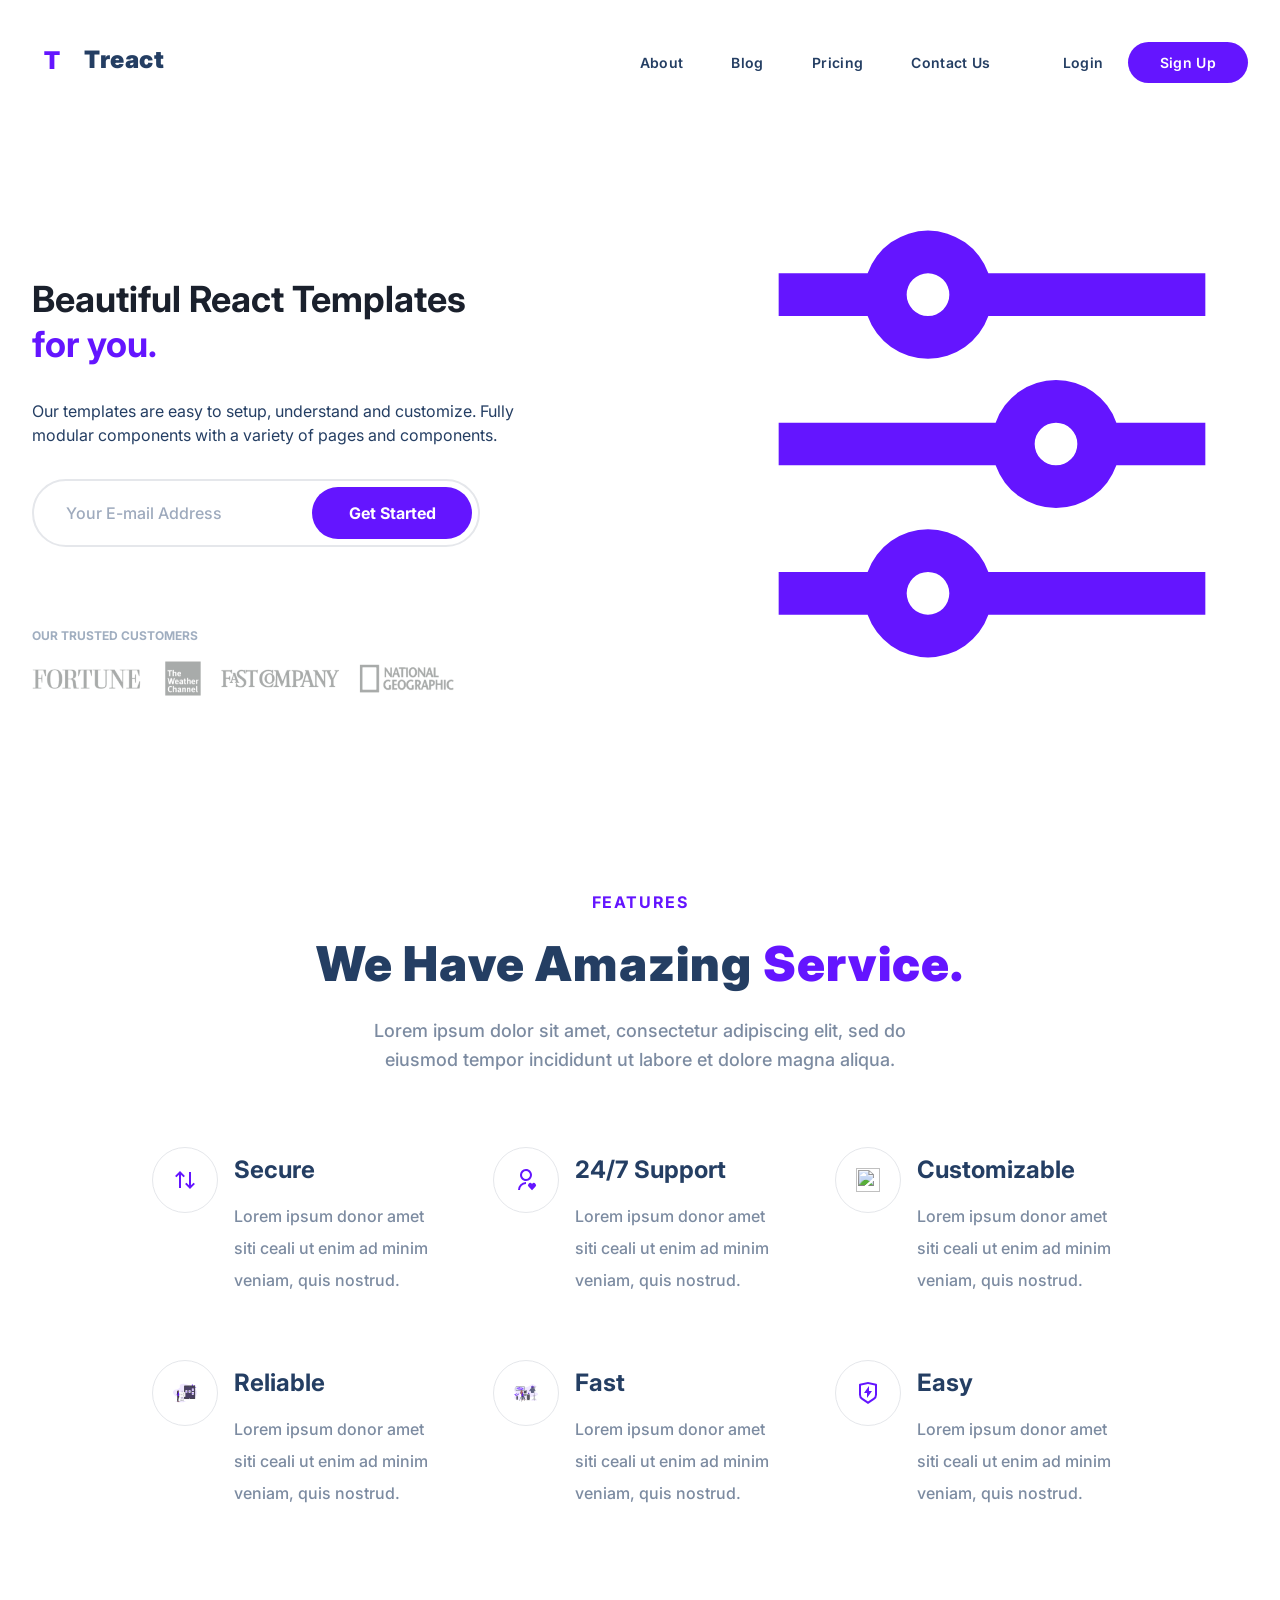
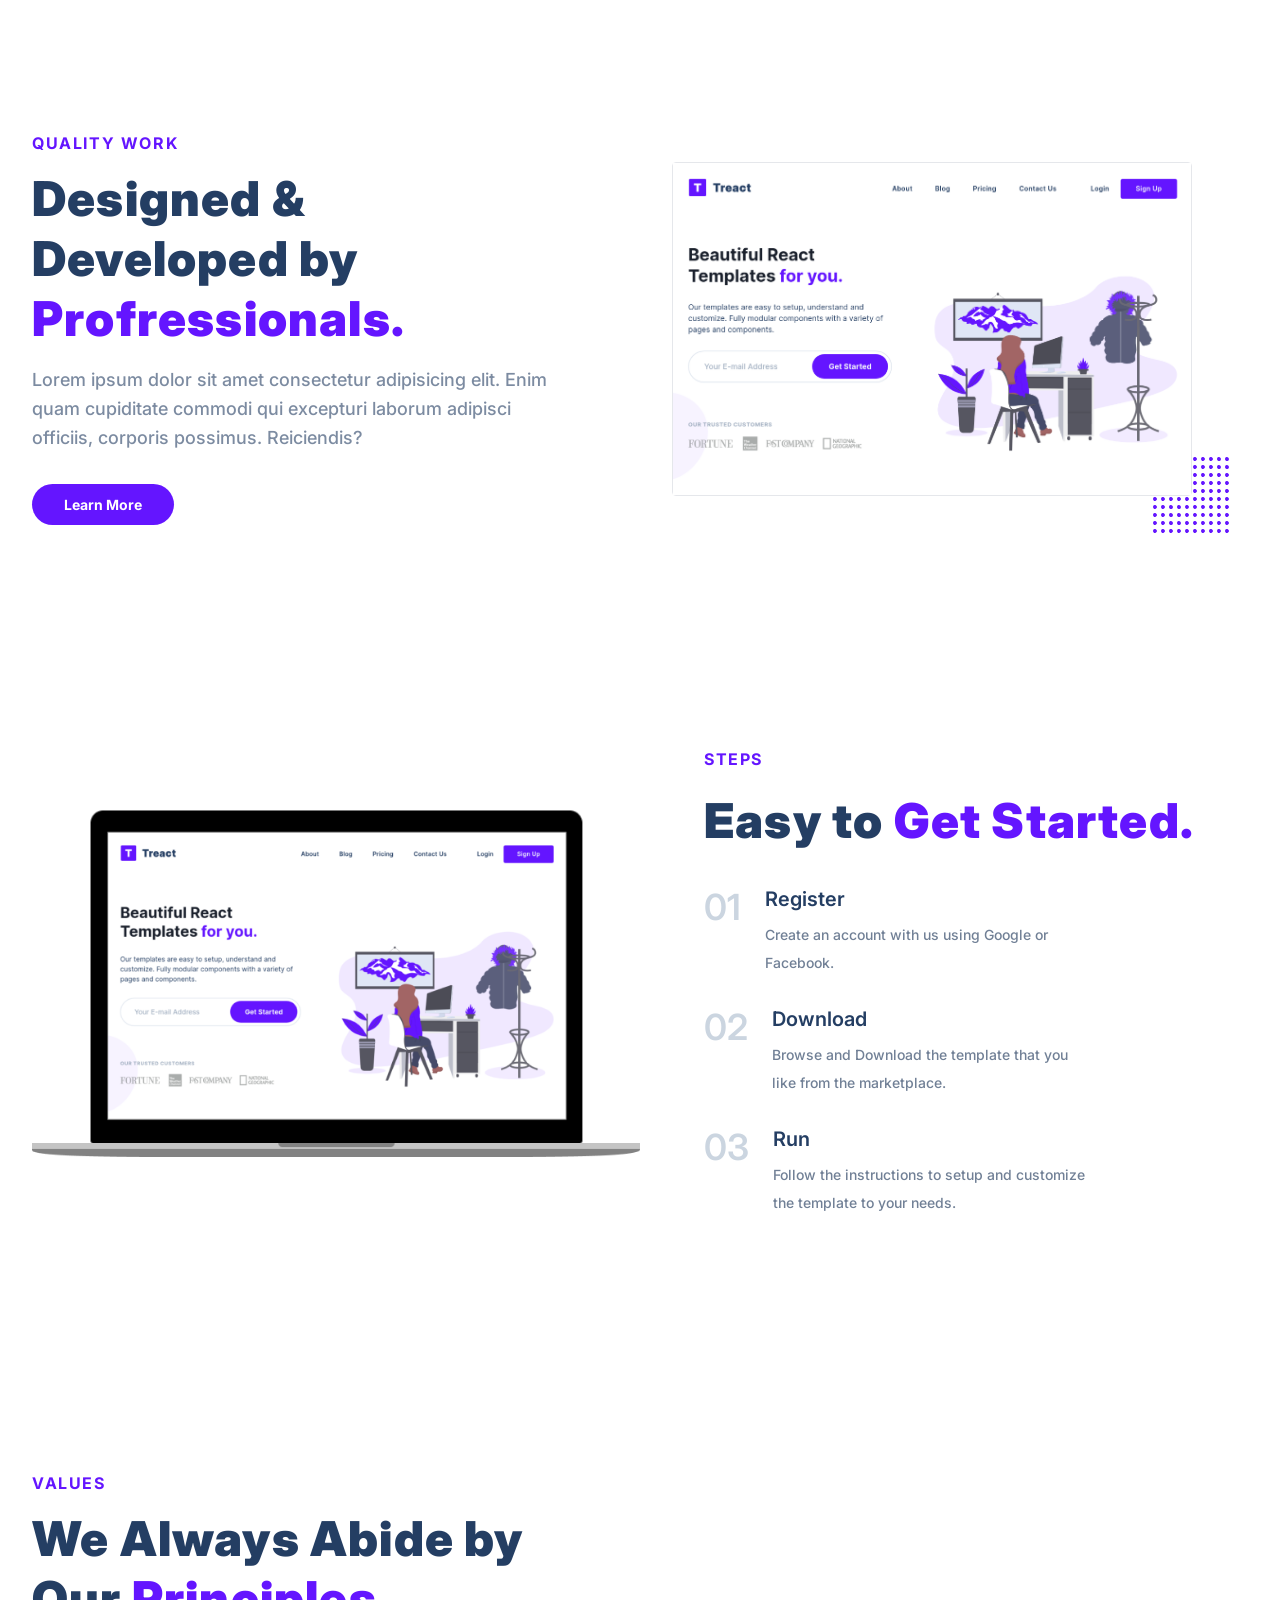
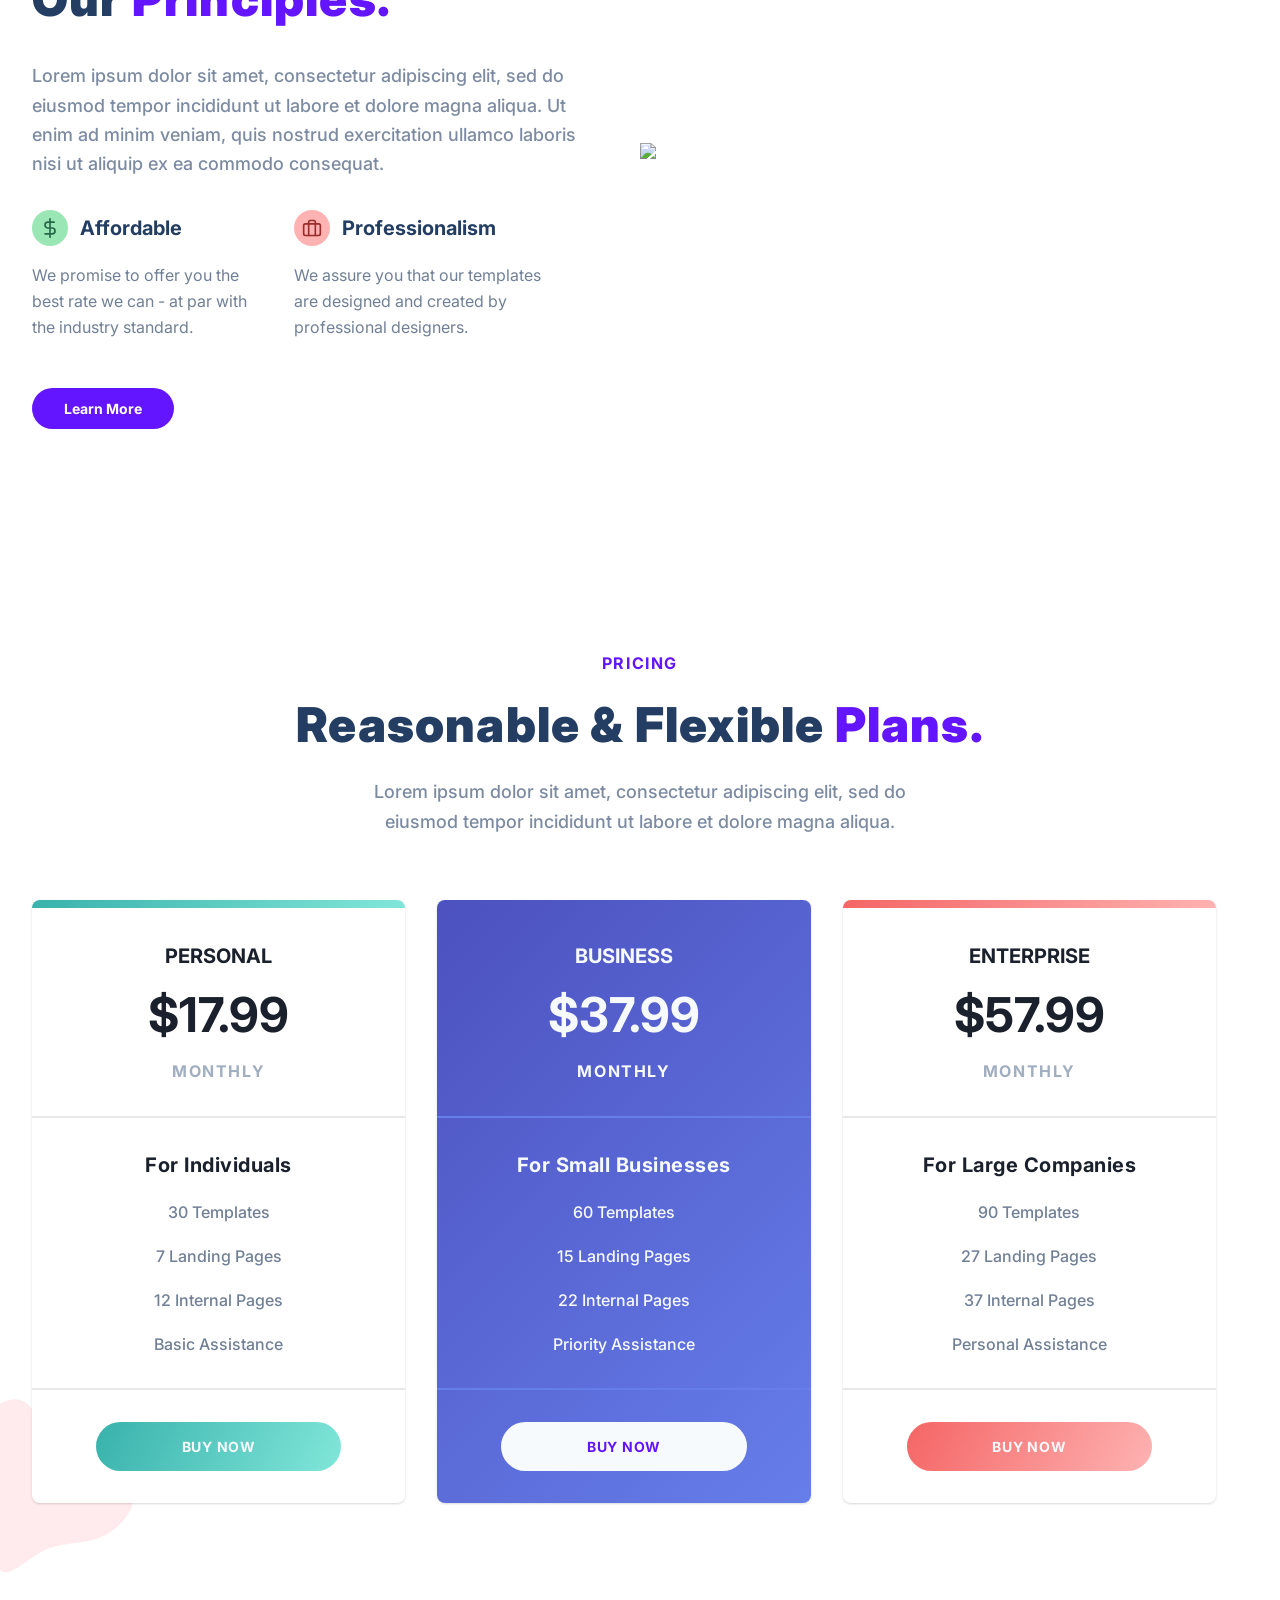
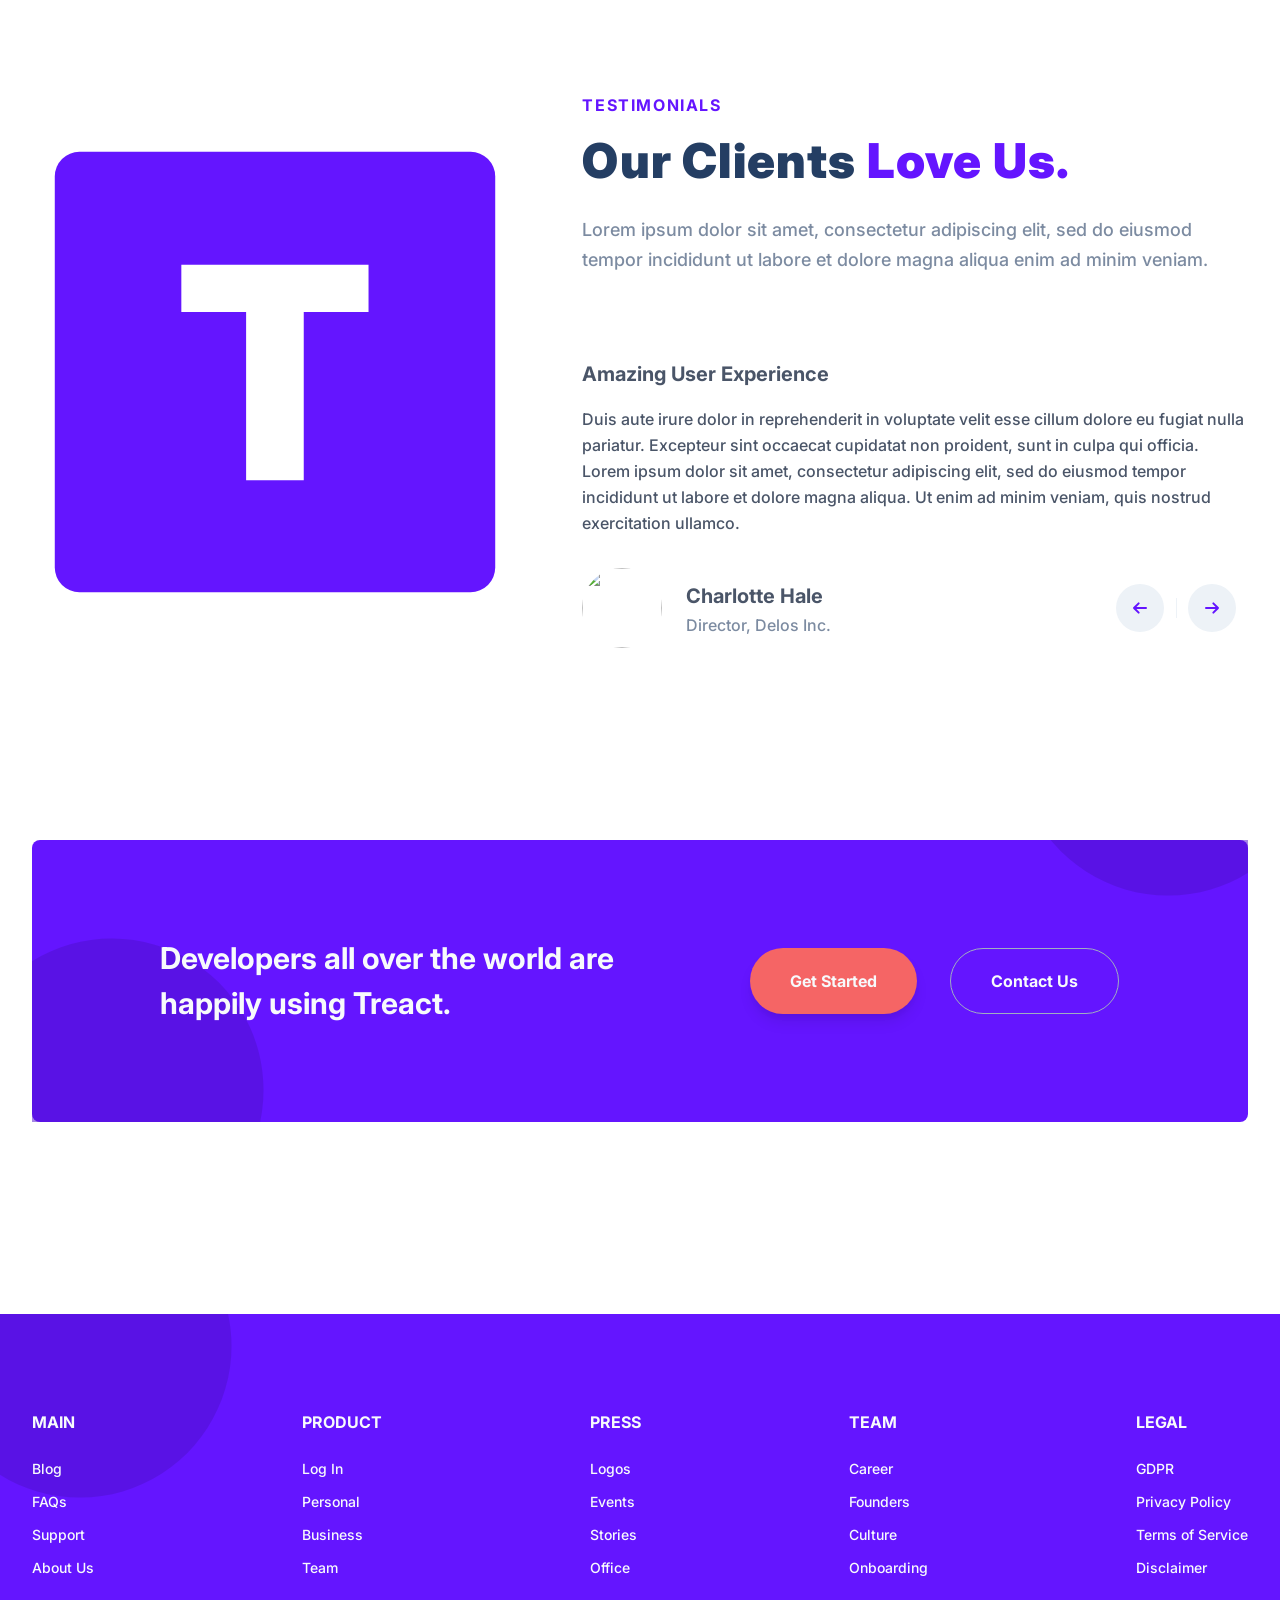
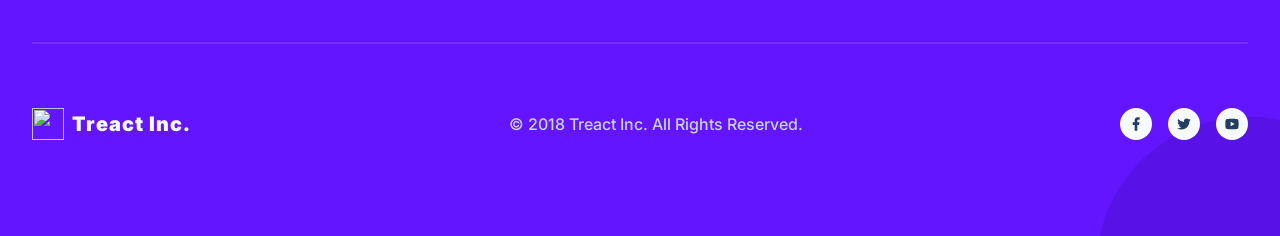
==== index.html @ 13b66e9b "Updating" ====
<!DOCTYPE html>
<html lang="en">
  <head>
    <meta charset="UTF-8" />
    <meta name="viewport" content="width=device-width, initial-scale=1.0" />
    <link rel="stylesheet" href="style.css" />
    <script
      src="https://kit.fontawesome.com/6487f0a3d4.js"
      crossorigin="anonymous"
    ></script>
    <script src="index.js"></script>
    <title>Module 2 Final Project (Example Website)</title>
  </head>
  <body>
    <section id="landing">
      <nav>
        <div class="row nav__row">
          <div class="nav__logo">
            <img
              class="nav__logo--img"
              src="./assets/logo.2c489fc453a1783cbadacf914efa3df6.svg"
              alt="LOGO"
            />
            <div class="nav__logo--title">Treact</div>
          </div>
          <div class="nav__links">
            <a href="#" class="nav__link">About</a>
            <a href="#" class="nav__link">Blog</a>
            <a href="#" class="nav__link">Pricing</a>
            <a href="#" class="nav__link">Contact Us</a>
            <a href="#" class="nav__link login">Login</a>
            <a href="#" class="nav__link nav__link--primary">Sign Up</a>
          </div>
          <button class="btn__menu" onclick="openMenu()">
            <svg
              xmlns="http://www.w3.org/2000/svg"
              width="24"
              height="24"
              viewBox="0 0 24 24"
              fill="none"
              stroke="currentColor"
              stroke-width="2"
              stroke-linecap="round"
              stroke-linejoin="round"
              class="btn__menu--svg"
            >
              <line x1="3" y1="12" x2="21" y2="12"></line>
              <line x1="3" y1="6" x2="21" y2="6"></line>
              <line x1="3" y1="18" x2="21" y2="18"></line>
            </svg>
          </button>
        </div>
      </nav>
      <div class="menu">
        <button class="btn__menu btn__menu--close" onclick="closeMenu()">
          <svg
            xmlns="http://www.w3.org/2000/svg"
            width="24"
            height="24"
            viewBox="0 0 24 24"
            fill="none"
            stroke="currentColor"
            stroke-width="2"
            stroke-linecap="round"
            stroke-linejoin="round"
            class="light___StyledCloseIcon-lj69nl-14 fASujC"
          >
            <line x1="18" y1="6" x2="6" y2="18"></line>
            <line x1="6" y1="6" x2="18" y2="18"></line>
          </svg>
        </button>
        <div class="menu__links">
          <a href="#about" class="menu__link" onclick="closeMenu()">About</a>
          <a href="#blog" class="menu__link" onclick="closeMenu()">Blog</a>
          <a href="#pricing" class="menu__link" onclick="closeMenu()"
            >Pricing</a
          >
          <a href="#contact__us" class="menu__link" onclick="closeMenu()"
            >Contact Us</a
          >
          <a href="#login" class="menu__link" onclick="closeMenu()">Login</a>
          <a
            href="#signup"
            class="menu__link menu__link--primary"
            onclick="closeMenu()"
            >Sign up</a
          >
        </div>
      </div>
      <header>
        <div class="container">
          <div class="row">
            <div class="header__description">
              <h1>
                Beautiful React Templates <span class="purple">for you.</span>
              </h1>
              <p class="header__description--para">
                Our templates are easy to setup, understand and customize. Fully
                modular components with a variety of pages and components.
              </p>
              <div class="header__email">
                <input
                  type="text"
                  class="header__email--input"
                  placeholder="Your E-mail Address"
                />
                <button class="header__email--btn">Get Started</button>
              </div>
              <p class="header__customers--title">OUR TRUSTED CUSTOMERS</p>
              <img
                src="./assets/customers-logo-strip.680ac7c2e8ae28161d2c.png"
                class="header__customers"
              />
            </div>
            <figure class="header__img--wrapper">
              <img
                src="./assets/design-illustration-2.6da6a00b20c07c4a9b65d1870679e1b8.svg"
                class="header__img"
              />
            </figure>
          </div>
        </div>
      </header>
    </section>
    <main>
      <section id="features">
        <div class="container">
          <div class="row__narrow">
            <h4 class="section__tag">FEATURES</h4>
            <h2 class="section__title">
              We Have Amazing <span class="purple">Service.</span>
            </h2>
            <div class="section__para">
              Lorem ipsum dolor sit amet, consectetur adipiscing elit, sed do
              eiusmod tempor incididunt ut labore et dolore magna aliqua.
            </div>
            <div class="features">
              <div class="feature">
                <div class="feature__row">
                  <figure class="feature__img--wrapper">
                    <img
                      src="./assets/shield-icon.daefe14b320b14fbd9cbd18908ac93ec.svg"
                      class="feature__img"
                    />
                  </figure>
                  <div class="feature__text">
                    <h2 class="feature__title">Secure</h2>
                    <p class="feature__para">
                      Lorem ipsum donor amet siti ceali ut enim ad minim veniam,
                      quis nostrud.
                    </p>
                  </div>
                </div>
              </div>
              <div class="feature">
                <div class="feature__row">
                  <figure class="feature__img--wrapper">
                    <img
                      src="./assets/support-icon.f9253ffa8cb6ffde5bbaa05eb5136375.svg"
                      class="feature__img"
                    />
                  </figure>
                  <div class="feature__text">
                    <h2 class="feature__title">24/7 Support</h2>
                    <p class="feature__para">
                      Lorem ipsum donor amet siti ceali ut enim ad minim veniam,
                      quis nostrud.
                    </p>
                  </div>
                </div>
              </div>
              <div class="feature">
                <div class="feature__row">
                  <figure class="feature__img--wrapper">
                    <img
                      src="./assets/customize-icon.367468c90fd796009b97fbfba67b2c6a.svg"
                      class="feature__img"
                    />
                  </figure>
                  <div class="feature__text">
                    <h2 class="feature__title">Customizable</h2>
                    <p class="feature__para">
                      Lorem ipsum donor amet siti ceali ut enim ad minim veniam,
                      quis nostrud.
                    </p>
                  </div>
                </div>
              </div>
              <div class="feature">
                <div class="feature__row">
                  <figure class="feature__img--wrapper">
                    <img
                      src="./assets/reliable-icon.1367510a8f0a1bec76dc425d25f92f43.svg"
                      class="feature__img"
                    />
                  </figure>
                  <div class="feature__text">
                    <h2 class="feature__title">Reliable</h2>
                    <p class="feature__para">
                      Lorem ipsum donor amet siti ceali ut enim ad minim veniam,
                      quis nostrud.
                    </p>
                  </div>
                </div>
              </div>
              <div class="feature">
                <div class="feature__row">
                  <figure class="feature__img--wrapper">
                    <img
                      src="./assets/fast-icon.dbb971a73d4805d2fc3bcdacdb55beba.svg"
                      class="feature__img"
                    />
                  </figure>
                  <div class="feature__text">
                    <h2 class="feature__title">Fast</h2>
                    <p class="feature__para">
                      Lorem ipsum donor amet siti ceali ut enim ad minim veniam,
                      quis nostrud.
                    </p>
                  </div>
                </div>
              </div>
              <div class="feature">
                <div class="feature__row">
                  <figure class="feature__img--wrapper">
                    <img
                      src="./assets/simple-icon.673b7e1750b2a4ef32907fc164828d00.svg"
                      class="feature__img"
                    />
                  </figure>
                  <div class="feature__text">
                    <h2 class="feature__title">Easy</h2>
                    <p class="feature__para">
                      Lorem ipsum donor amet siti ceali ut enim ad minim veniam,
                      quis nostrud.
                    </p>
                  </div>
                </div>
              </div>
            </div>
          </div>
        </div>
      </section>
      <section id="quality">
        <div class="container">
          <div class="row">
            <div class="quality__description">
              <div class="section__tag">QUALITY WORK</div>
              <h2 class="section__title">
                Designed & Developed by
                <span class="purple">Profressionals.</span>
              </h2>
              <p class="section__para">
                Lorem ipsum dolor sit amet consectetur adipisicing elit. Enim
                quam cupiditate commodi qui excepturi laborum adipisci officiis,
                corporis possimus. Reiciendis?
              </p>
              <button class="btn">Learn More</button>
            </div>
            <figure class="quality__img--wrapper">
              <img
                src="./assets/hero-screenshot-2.241aac1fbc66db29d873 (1).png"
                class="quality__img"
              />
              <svg viewBox="0 0 1280 1280" class="quality__grid">
                <path
                  d="M55 33.5C44.5 37 35 47.6 32.8 58.3c-4.3 20.6 16.3 41.2 36.9 36.9 15.5-3.2 27.5-19 26-33.9-1.1-10.5-9-21.3-19-26.2-6.1-2.9-15.5-3.6-21.7-1.6zM183 33.5c-15.1 5-25.3 21.6-22.2 36.2 2.5 11.9 13.6 23 25.4 25.5 19.4 4.1 39.5-14.2 37.5-33.9-1.1-10.5-9-21.3-19-26.2-6.1-2.9-15.5-3.6-21.7-1.6zM311 33.5c-10.5 3.5-20 14.1-22.2 24.8-4.3 20.6 16.3 41.2 36.9 36.9 15.5-3.2 27.5-19 26-33.9-1.1-10.5-9-21.3-19-26.2-6.1-2.9-15.5-3.6-21.7-1.6zM439 33.5c-10.5 3.5-20 14.1-22.2 24.8-4.3 20.6 16.3 41.2 36.9 36.9 15.5-3.2 27.5-19 26-33.9-1.1-10.5-9-21.3-19-26.2-6.1-2.9-15.5-3.6-21.7-1.6zM567 33.5c-10.5 3.5-20 14.1-22.2 24.8-4.3 20.6 16.3 41.2 36.9 36.9 15.5-3.2 27.5-19 26-33.9-1.1-10.5-9-21.3-19-26.2-6.1-2.9-15.5-3.6-21.7-1.6zM695 33.5c-10.5 3.5-20 14.1-22.2 24.8-4.3 20.6 16.3 41.2 36.9 36.9 15.5-3.2 27.5-19 26-33.9-1.1-10.5-9-21.3-19-26.2-6.1-2.9-15.5-3.6-21.7-1.6zM823 33.5c-10.5 3.5-20 14.1-22.2 24.8-4.3 20.6 16.3 41.2 36.9 36.9 15.5-3.2 27.5-19 26-33.9-1.1-10.5-9-21.3-19-26.2-6.1-2.9-15.5-3.6-21.7-1.6zM951 33.5c-10.5 3.5-20 14.1-22.2 24.8-4.3 20.6 16.3 41.2 36.9 36.9 15.5-3.2 27.5-19 26-33.9-1.1-10.5-9-21.3-19-26.2-6.1-2.9-15.5-3.6-21.7-1.6zM1079 33.5c-10.5 3.5-20 14.1-22.2 24.8-2.5 11.7 3.2 24.4 14.2 31.9 10.7 7.4 22.9 7.5 33.7.3 17.7-11.8 20.1-33.8 5.3-48.5-8.5-8.6-20.7-11.9-31-8.5zM1207 33.5c-10.5 3.5-20 14.1-22.2 24.8-2.5 11.7 3.2 24.4 14.2 31.9 10.7 7.4 22.9 7.5 33.7.3 17.7-11.8 20.1-33.8 5.3-48.5-8.5-8.6-20.7-11.9-31-8.5zM55 161.5c-10.5 3.5-20 14.1-22.2 24.8-4.3 20.6 16.3 41.2 36.9 36.9 15.5-3.2 27.5-19 26-33.9-1.1-10.5-9-21.3-19-26.2-6.1-2.9-15.5-3.6-21.7-1.6zM183 161.5c-15.1 5-25.3 21.6-22.2 36.2 2.5 11.9 13.6 23 25.4 25.5 19.4 4.1 39.5-14.2 37.5-33.9-1.1-10.5-9-21.3-19-26.2-6.1-2.9-15.5-3.6-21.7-1.6zM311 161.5c-10.5 3.5-20 14.1-22.2 24.8-4.3 20.6 16.3 41.2 36.9 36.9 15.5-3.2 27.5-19 26-33.9-1.1-10.5-9-21.3-19-26.2-6.1-2.9-15.5-3.6-21.7-1.6zM439 161.5c-10.5 3.5-20 14.1-22.2 24.8-4.3 20.6 16.3 41.2 36.9 36.9 15.5-3.2 27.5-19 26-33.9-1.1-10.5-9-21.3-19-26.2-6.1-2.9-15.5-3.6-21.7-1.6zM567 161.5c-10.5 3.5-20 14.1-22.2 24.8-4.3 20.6 16.3 41.2 36.9 36.9 15.5-3.2 27.5-19 26-33.9-1.1-10.5-9-21.3-19-26.2-6.1-2.9-15.5-3.6-21.7-1.6zM695 161.5c-10.5 3.5-20 14.1-22.2 24.8-4.3 20.6 16.3 41.2 36.9 36.9 15.5-3.2 27.5-19 26-33.9-1.1-10.5-9-21.3-19-26.2-6.1-2.9-15.5-3.6-21.7-1.6zM823 161.5c-10.5 3.5-20 14.1-22.2 24.8-4.3 20.6 16.3 41.2 36.9 36.9 15.5-3.2 27.5-19 26-33.9-1.1-10.5-9-21.3-19-26.2-6.1-2.9-15.5-3.6-21.7-1.6zM951 161.5c-10.5 3.5-20 14.1-22.2 24.8-4.3 20.6 16.3 41.2 36.9 36.9 15.5-3.2 27.5-19 26-33.9-1.1-10.5-9-21.3-19-26.2-6.1-2.9-15.5-3.6-21.7-1.6zM1079 161.5c-10.5 3.5-20 14.1-22.2 24.8-2.5 11.7 3.2 24.4 14.2 31.9 10.7 7.4 22.9 7.5 33.7.3 17.7-11.8 20.1-33.8 5.3-48.5-8.5-8.6-20.7-11.9-31-8.5zM1207 161.5c-10.5 3.5-20 14.1-22.2 24.8-2.5 11.7 3.2 24.4 14.2 31.9 10.7 7.4 22.9 7.5 33.7.3 17.7-11.8 20.1-33.8 5.3-48.5-8.5-8.6-20.7-11.9-31-8.5zM55 289.5c-10.5 3.5-20 14.1-22.2 24.8-4.3 20.6 16.3 41.2 36.9 36.9 15.5-3.2 27.5-19 26-33.9-1.1-10.5-9-21.3-19-26.2-6.1-2.9-15.5-3.6-21.7-1.6zM183 289.5c-10.5 3.5-20 14.1-22.2 24.8-4.3 20.6 16.3 41.2 36.9 36.9 15.5-3.2 27.5-19 26-33.9-1.1-10.5-9-21.3-19-26.2-6.1-2.9-15.5-3.6-21.7-1.6zM311 289.5c-10.5 3.5-20 14.1-22.2 24.8-4.3 20.6 16.3 41.2 36.9 36.9 15.5-3.2 27.5-19 26-33.9-1.1-10.5-9-21.3-19-26.2-6.1-2.9-15.5-3.6-21.7-1.6zM439 289.5c-10.5 3.5-20 14.1-22.2 24.8-4.3 20.6 16.3 41.2 36.9 36.9 15.5-3.2 27.5-19 26-33.9-1.1-10.5-9-21.3-19-26.2-6.1-2.9-15.5-3.6-21.7-1.6zM567 289.5c-10.5 3.5-20 14.1-22.2 24.8-4.3 20.6 16.3 41.2 36.9 36.9 15.5-3.2 27.5-19 26-33.9-1.1-10.5-9-21.3-19-26.2-6.1-2.9-15.5-3.6-21.7-1.6zM695 289.5c-10.5 3.5-20 14.1-22.2 24.8-4.3 20.6 16.3 41.2 36.9 36.9 15.5-3.2 27.5-19 26-33.9-1.1-10.5-9-21.3-19-26.2-6.1-2.9-15.5-3.6-21.7-1.6zM823 289.5c-10.5 3.5-20 14.1-22.2 24.8-4.3 20.6 16.3 41.2 36.9 36.9 15.5-3.2 27.5-19 26-33.9-1.1-10.5-9-21.3-19-26.2-6.1-2.9-15.5-3.6-21.7-1.6zM951 289.5c-10.5 3.5-20 14.1-22.2 24.8-4.3 20.6 16.3 41.2 36.9 36.9 15.5-3.2 27.5-19 26-33.9-1.1-10.5-9-21.3-19-26.2-6.1-2.9-15.5-3.6-21.7-1.6zM1079 289.5c-10.5 3.5-20 14.1-22.2 24.8-4.3 20.6 16.3 41.2 36.9 36.9 15.5-3.2 27.5-19 26-33.9-1.1-10.5-9-21.3-19-26.2-6.1-2.9-15.5-3.6-21.7-1.6zM1207 289.5c-10.5 3.5-20 14.1-22.2 24.8-4.3 20.6 16.3 41.2 36.9 36.9 15.5-3.2 27.5-19 26-33.9-1.1-10.5-9-21.3-19-26.2-6.1-2.9-15.5-3.6-21.7-1.6zM55 417.5c-10.5 3.5-20 14.1-22.2 24.8-4.3 20.6 16.3 41.2 36.9 36.9 15.5-3.2 27.5-19 26-33.9-1.1-10.5-9-21.3-19-26.2-6.1-2.9-15.5-3.6-21.7-1.6zM183 417.5c-10.5 3.5-20 14.1-22.2 24.8-4.3 20.6 16.3 41.2 36.9 36.9 15.5-3.2 27.5-19 26-33.9-1.1-10.5-9-21.3-19-26.2-6.1-2.9-15.5-3.6-21.7-1.6zM311 417.5c-10.5 3.5-20 14.1-22.2 24.8-4.3 20.6 16.3 41.2 36.9 36.9 15.5-3.2 27.5-19 26-33.9-1.1-10.5-9-21.3-19-26.2-6.1-2.9-15.5-3.6-21.7-1.6zM439 417.5c-10.5 3.5-20 14.1-22.2 24.8-4.3 20.6 16.3 41.2 36.9 36.9 15.5-3.2 27.5-19 26-33.9-1.1-10.5-9-21.3-19-26.2-6.1-2.9-15.5-3.6-21.7-1.6zM567 417.5c-10.5 3.5-20 14.1-22.2 24.8-4.3 20.6 16.3 41.2 36.9 36.9 15.5-3.2 27.5-19 26-33.9-1.1-10.5-9-21.3-19-26.2-6.1-2.9-15.5-3.6-21.7-1.6zM695 417.5c-10.5 3.5-20 14.1-22.2 24.8-4.3 20.6 16.3 41.2 36.9 36.9 15.5-3.2 27.5-19 26-33.9-1.1-10.5-9-21.3-19-26.2-6.1-2.9-15.5-3.6-21.7-1.6zM823 417.5c-10.5 3.5-20 14.1-22.2 24.8-4.3 20.6 16.3 41.2 36.9 36.9 15.5-3.2 27.5-19 26-33.9-1.1-10.5-9-21.3-19-26.2-6.1-2.9-15.5-3.6-21.7-1.6zM951 417.5c-10.5 3.5-20 14.1-22.2 24.8-4.3 20.6 16.3 41.2 36.9 36.9 15.5-3.2 27.5-19 26-33.9-1.1-10.5-9-21.3-19-26.2-6.1-2.9-15.5-3.6-21.7-1.6zM1079 417.5c-10.5 3.5-20 14.1-22.2 24.8-4.3 20.6 16.3 41.2 36.9 36.9 15.5-3.2 27.5-19 26-33.9-1.1-10.5-9-21.3-19-26.2-6.1-2.9-15.5-3.6-21.7-1.6zM1207 417.5c-10.5 3.5-20 14.1-22.2 24.8-4.3 20.6 16.3 41.2 36.9 36.9 15.5-3.2 27.5-19 26-33.9-1.1-10.5-9-21.3-19-26.2-6.1-2.9-15.5-3.6-21.7-1.6zM55 545.5c-10.5 3.5-20 14.1-22.2 24.8-4.3 20.6 16.3 41.2 36.9 36.9 15.5-3.2 27.5-19 26-33.9-1.1-10.5-9-21.3-19-26.2-6.1-2.9-15.5-3.6-21.7-1.6zM183 545.5c-10.5 3.5-20 14.1-22.2 24.8-4.3 20.6 16.3 41.2 36.9 36.9 15.5-3.2 27.5-19 26-33.9-1.1-10.5-9-21.3-19-26.2-6.1-2.9-15.5-3.6-21.7-1.6zM311 545.5c-10.5 3.5-20 14.1-22.2 24.8-4.3 20.6 16.3 41.2 36.9 36.9 15.5-3.2 27.5-19 26-33.9-1.1-10.5-9-21.3-19-26.2-6.1-2.9-15.5-3.6-21.7-1.6zM439 545.5c-10.5 3.5-20 14.1-22.2 24.8-4.3 20.6 16.3 41.2 36.9 36.9 15.5-3.2 27.5-19 26-33.9-1.1-10.5-9-21.3-19-26.2-6.1-2.9-15.5-3.6-21.7-1.6zM567 545.5c-10.5 3.5-20 14.1-22.2 24.8-4.3 20.6 16.3 41.2 36.9 36.9 15.5-3.2 27.5-19 26-33.9-1.1-10.5-9-21.3-19-26.2-6.1-2.9-15.5-3.6-21.7-1.6zM695 545.5c-10.5 3.5-20 14.1-22.2 24.8-4.3 20.6 16.3 41.2 36.9 36.9 15.5-3.2 27.5-19 26-33.9-1.1-10.5-9-21.3-19-26.2-6.1-2.9-15.5-3.6-21.7-1.6zM823 545.5c-10.5 3.5-20 14.1-22.2 24.8-4.3 20.6 16.3 41.2 36.9 36.9 15.5-3.2 27.5-19 26-33.9-1.1-10.5-9-21.3-19-26.2-6.1-2.9-15.5-3.6-21.7-1.6zM951 545.5c-10.5 3.5-20 14.1-22.2 24.8-4.3 20.6 16.3 41.2 36.9 36.9 15.5-3.2 27.5-19 26-33.9-1.1-10.5-9-21.3-19-26.2-6.1-2.9-15.5-3.6-21.7-1.6zM1079 545.5c-10.5 3.5-20 14.1-22.2 24.8-4.3 20.6 16.3 41.2 36.9 36.9 15.5-3.2 27.5-19 26-33.9-1.1-10.5-9-21.3-19-26.2-6.1-2.9-15.5-3.6-21.7-1.6zM1207 545.5c-10.5 3.5-20 14.1-22.2 24.8-4.3 20.6 16.3 41.2 36.9 36.9 15.5-3.2 27.5-19 26-33.9-1.1-10.5-9-21.3-19-26.2-6.1-2.9-15.5-3.6-21.7-1.6zM55 673.5c-10.5 3.5-20 14.1-22.2 24.8-4.3 20.6 16.3 41.2 36.9 36.9 15.5-3.2 27.5-19 26-33.9-1.1-10.5-9-21.3-19-26.2-6.1-2.9-15.5-3.6-21.7-1.6zM183 673.5c-10.5 3.5-20 14.1-22.2 24.8-4.3 20.6 16.3 41.2 36.9 36.9 15.5-3.2 27.5-19 26-33.9-1.1-10.5-9-21.3-19-26.2-6.1-2.9-15.5-3.6-21.7-1.6zM311 673.5c-10.5 3.5-20 14.1-22.2 24.8-4.3 20.6 16.3 41.2 36.9 36.9 15.5-3.2 27.5-19 26-33.9-1.1-10.5-9-21.3-19-26.2-6.1-2.9-15.5-3.6-21.7-1.6zM439 673.5c-10.5 3.5-20 14.1-22.2 24.8-4.3 20.6 16.3 41.2 36.9 36.9 15.5-3.2 27.5-19 26-33.9-1.1-10.5-9-21.3-19-26.2-6.1-2.9-15.5-3.6-21.7-1.6zM567 673.5c-10.5 3.5-20 14.1-22.2 24.8-4.3 20.6 16.3 41.2 36.9 36.9 15.5-3.2 27.5-19 26-33.9-1.1-10.5-9-21.3-19-26.2-6.1-2.9-15.5-3.6-21.7-1.6zM695 673.5c-10.5 3.5-20 14.1-22.2 24.8-4.3 20.6 16.3 41.2 36.9 36.9 15.5-3.2 27.5-19 26-33.9-1.1-10.5-9-21.3-19-26.2-6.1-2.9-15.5-3.6-21.7-1.6zM823 673.5c-10.5 3.5-20 14.1-22.2 24.8-4.3 20.6 16.3 41.2 36.9 36.9 15.5-3.2 27.5-19 26-33.9-1.1-10.5-9-21.3-19-26.2-6.1-2.9-15.5-3.6-21.7-1.6zM951 673.5c-10.5 3.5-20 14.1-22.2 24.8-4.3 20.6 16.3 41.2 36.9 36.9 15.5-3.2 27.5-19 26-33.9-1.1-10.5-9-21.3-19-26.2-6.1-2.9-15.5-3.6-21.7-1.6zM1079 673.5c-10.5 3.5-20 14.1-22.2 24.8-4.3 20.6 16.3 41.2 36.9 36.9 15.5-3.2 27.5-19 26-33.9-1.1-10.5-9-21.3-19-26.2-6.1-2.9-15.5-3.6-21.7-1.6zM1207 673.5c-10.5 3.5-20 14.1-22.2 24.8-4.3 20.6 16.3 41.2 36.9 36.9 15.5-3.2 27.5-19 26-33.9-1.1-10.5-9-21.3-19-26.2-6.1-2.9-15.5-3.6-21.7-1.6zM55 801.5c-10.5 3.5-20 14.1-22.2 24.8-4.3 20.6 16.3 41.2 36.9 36.9 15.5-3.2 27.5-19 26-33.9-1.1-10.5-9-21.3-19-26.2-6.1-2.9-15.5-3.6-21.7-1.6zM183 801.5c-10.5 3.5-20 14.1-22.2 24.8-4.3 20.6 16.3 41.2 36.9 36.9 15.5-3.2 27.5-19 26-33.9-1.1-10.5-9-21.3-19-26.2-6.1-2.9-15.5-3.6-21.7-1.6zM311 801.5c-10.5 3.5-20 14.1-22.2 24.8-2.5 11.7 3.2 24.4 14.2 31.9 10.7 7.4 22.9 7.5 33.7.3 17.7-11.8 20.1-33.8 5.3-48.5-8.5-8.6-20.7-11.9-31-8.5zM439 801.5c-10.5 3.5-20 14.1-22.2 24.8-2.5 11.7 3.2 24.4 14.2 31.9 10.7 7.4 22.9 7.5 33.7.3 17.7-11.8 20.1-33.8 5.3-48.5-8.5-8.6-20.7-11.9-31-8.5zM567 801.5c-15.1 5-25.3 21.6-22.2 36.2 2.5 11.9 13.6 23 25.5 25.5 19.3 4.1 39.4-14.2 37.4-33.9-1.1-10.5-9-21.3-19-26.2-6.1-2.9-15.5-3.6-21.7-1.6zM695 801.5c-15.1 5-25.3 21.6-22.2 36.2 2.5 11.9 13.6 23 25.5 25.5 19.3 4.1 39.4-14.2 37.4-33.9-1.1-10.5-9-21.3-19-26.2-6.1-2.9-15.5-3.6-21.7-1.6zM823 801.5c-15.1 5-25.3 21.6-22.2 36.2 2.5 11.9 13.6 23 25.5 25.5 19.3 4.1 39.4-14.2 37.4-33.9-1.1-10.5-9-21.3-19-26.2-6.1-2.9-15.5-3.6-21.7-1.6zM951 801.5c-15.1 5-25.3 21.6-22.2 36.2 2.5 11.9 13.6 23 25.5 25.5 19.3 4.1 39.4-14.2 37.4-33.9-1.1-10.5-9-21.3-19-26.2-6.1-2.9-15.5-3.6-21.7-1.6zM1079 801.5c-10.5 3.5-20 14.1-22.2 24.8-4.3 20.6 16.3 41.2 36.9 36.9 15.5-3.2 27.5-19 26-33.9-1.1-10.5-9-21.3-19-26.2-6.1-2.9-15.5-3.6-21.7-1.6zM1207 801.5c-10.5 3.5-20 14.1-22.2 24.8-4.3 20.6 16.3 41.2 36.9 36.9 15.5-3.2 27.5-19 26-33.9-1.1-10.5-9-21.3-19-26.2-6.1-2.9-15.5-3.6-21.7-1.6zM55 929.5c-10.5 3.5-20 14.1-22.2 24.8-4.3 20.6 16.3 41.2 36.9 36.9 15.5-3.2 27.5-19 26-33.9-1.1-10.5-9-21.3-19-26.2-6.1-2.9-15.5-3.6-21.7-1.6zM183 929.5c-10.5 3.5-20 14.1-22.2 24.8-4.3 20.6 16.3 41.2 36.9 36.9 15.5-3.2 27.5-19 26-33.9-1.1-10.5-9-21.3-19-26.2-6.1-2.9-15.5-3.6-21.7-1.6zM311 929.5c-10.5 3.5-20 14.1-22.2 24.8-2.5 11.7 3.2 24.4 14.2 31.9 10.7 7.4 22.9 7.5 33.7.3 17.7-11.8 20.1-33.8 5.3-48.5-8.5-8.6-20.7-11.9-31-8.5zM439 929.5c-10.5 3.5-20 14.1-22.2 24.8-2.5 11.7 3.2 24.4 14.2 31.9 10.7 7.4 22.9 7.5 33.7.3 17.7-11.8 20.1-33.8 5.3-48.5-8.5-8.6-20.7-11.9-31-8.5zM567 929.5c-15.1 5-25.3 21.6-22.2 36.2 2.5 11.9 13.6 23 25.5 25.5 19.3 4.1 39.4-14.2 37.4-33.9-1.1-10.5-9-21.3-19-26.2-6.1-2.9-15.5-3.6-21.7-1.6zM695 929.5c-15.1 5-25.3 21.6-22.2 36.2 2.5 11.9 13.6 23 25.5 25.5 19.3 4.1 39.4-14.2 37.4-33.9-1.1-10.5-9-21.3-19-26.2-6.1-2.9-15.5-3.6-21.7-1.6zM823 929.5c-15.1 5-25.3 21.6-22.2 36.2 2.5 11.9 13.6 23 25.5 25.5 19.3 4.1 39.4-14.2 37.4-33.9-1.1-10.5-9-21.3-19-26.2-6.1-2.9-15.5-3.6-21.7-1.6zM951 929.5c-15.1 5-25.3 21.6-22.2 36.2 2.5 11.9 13.6 23 25.5 25.5 19.3 4.1 39.4-14.2 37.4-33.9-1.1-10.5-9-21.3-19-26.2-6.1-2.9-15.5-3.6-21.7-1.6zM1079 929.5c-10.5 3.5-20 14.1-22.2 24.8-4.3 20.6 16.3 41.2 36.9 36.9 15.5-3.2 27.5-19 26-33.9-1.1-10.5-9-21.3-19-26.2-6.1-2.9-15.5-3.6-21.7-1.6zM1207 929.5c-10.5 3.5-20 14.1-22.2 24.8-4.3 20.6 16.3 41.2 36.9 36.9 15.5-3.2 27.5-19 26-33.9-1.1-10.5-9-21.3-19-26.2-6.1-2.9-15.5-3.6-21.7-1.6zM55 1057.5c-10.5 3.5-20 14.1-22.2 24.8-4.3 20.6 16.3 41.2 36.9 36.9 15.5-3.2 27.5-19 26-33.9-1.1-10.5-9-21.3-19-26.2-6.1-2.9-15.5-3.6-21.7-1.6zM183 1057.5c-10.5 3.5-20 14.1-22.2 24.8-4.3 20.6 16.3 41.2 36.9 36.9 15.5-3.2 27.5-19 26-33.9-1.1-10.5-9-21.3-19-26.2-6.1-2.9-15.5-3.6-21.7-1.6zM311 1057.5c-10.5 3.5-20 14.1-22.2 24.8-2.5 11.7 3.2 24.4 14.2 31.9 10.7 7.4 22.9 7.5 33.7.3 17.7-11.8 20.1-33.8 5.3-48.5-8.5-8.6-20.7-11.9-31-8.5zM439 1057.5c-10.5 3.5-20 14.1-22.2 24.8-2.5 11.7 3.2 24.4 14.2 31.9 10.7 7.4 22.9 7.5 33.7.3 17.7-11.8 20.1-33.8 5.3-48.5-8.5-8.6-20.7-11.9-31-8.5zM567 1057.5c-10.5 3.5-20 14.1-22.2 24.8-4.3 20.6 16.3 41.2 36.9 36.9 15.5-3.2 27.5-19 26-33.9-1.1-10.5-9-21.3-19-26.2-6.1-2.9-15.5-3.6-21.7-1.6zM695 1057.5c-10.5 3.5-20 14.1-22.2 24.8-4.3 20.6 16.3 41.2 36.9 36.9 15.5-3.2 27.5-19 26-33.9-1.1-10.5-9-21.3-19-26.2-6.1-2.9-15.5-3.6-21.7-1.6zM823 1057.5c-10.5 3.5-20 14.1-22.2 24.8-4.3 20.6 16.3 41.2 36.9 36.9 15.5-3.2 27.5-19 26-33.9-1.1-10.5-9-21.3-19-26.2-6.1-2.9-15.5-3.6-21.7-1.6zM951 1057.5c-10.5 3.5-20 14.1-22.2 24.8-4.3 20.6 16.3 41.2 36.9 36.9 15.5-3.2 27.5-19 26-33.9-1.1-10.5-9-21.3-19-26.2-6.1-2.9-15.5-3.6-21.7-1.6zM1079 1057.5c-10.5 3.5-20 14.1-22.2 24.8-4.3 20.6 16.3 41.2 36.9 36.9 15.5-3.2 27.5-19 26-33.9-1.1-10.5-9-21.3-19-26.2-6.1-2.9-15.5-3.6-21.7-1.6zM1207 1057.5c-10.5 3.5-20 14.1-22.2 24.8-4.3 20.6 16.3 41.2 36.9 36.9 15.5-3.2 27.5-19 26-33.9-1.1-10.5-9-21.3-19-26.2-6.1-2.9-15.5-3.6-21.7-1.6zM55 1185.5c-10.5 3.5-20 14.1-22.2 24.8-4.3 20.6 16.3 41.2 36.9 36.9 15.5-3.2 27.5-19 26-33.9-1.1-10.5-9-21.3-19-26.2-6.1-2.9-15.5-3.6-21.7-1.6zM183 1185.5c-10.5 3.5-20 14.1-22.2 24.8-4.3 20.6 16.3 41.2 36.9 36.9 15.5-3.2 27.5-19 26-33.9-1.1-10.5-9-21.3-19-26.2-6.1-2.9-15.5-3.6-21.7-1.6zM311 1185.5c-10.5 3.5-20 14.1-22.2 24.8-4.3 20.6 16.3 41.2 36.9 36.9 15.5-3.2 27.5-19 26-33.9-1.1-10.5-9-21.3-19-26.2-6.1-2.9-15.5-3.6-21.7-1.6zM439 1185.5c-10.5 3.5-20 14.1-22.2 24.8-4.3 20.6 16.3 41.2 36.9 36.9 15.5-3.2 27.5-19 26-33.9-1.1-10.5-9-21.3-19-26.2-6.1-2.9-15.5-3.6-21.7-1.6zM567 1185.5c-10.5 3.5-20 14.1-22.2 24.8-4.3 20.6 16.3 41.2 36.9 36.9 15.5-3.2 27.5-19 26-33.9-1.1-10.5-9-21.3-19-26.2-6.1-2.9-15.5-3.6-21.7-1.6zM695 1185.5c-10.5 3.5-20 14.1-22.2 24.8-4.3 20.6 16.3 41.2 36.9 36.9 15.5-3.2 27.5-19 26-33.9-1.1-10.5-9-21.3-19-26.2-6.1-2.9-15.5-3.6-21.7-1.6zM823 1185.5c-10.5 3.5-20 14.1-22.2 24.8-4.3 20.6 16.3 41.2 36.9 36.9 15.5-3.2 27.5-19 26-33.9-1.1-10.5-9-21.3-19-26.2-6.1-2.9-15.5-3.6-21.7-1.6zM951 1185.5c-10.5 3.5-20 14.1-22.2 24.8-4.3 20.6 16.3 41.2 36.9 36.9 15.5-3.2 27.5-19 26-33.9-1.1-10.5-9-21.3-19-26.2-6.1-2.9-15.5-3.6-21.7-1.6zM1079 1185.5c-10.5 3.5-20 14.1-22.2 24.8-4.3 20.6 16.3 41.2 36.9 36.9 15.5-3.2 27.5-19 26-33.9-1.1-10.5-9-21.3-19-26.2-6.1-2.9-15.5-3.6-21.7-1.6zM1207 1185.5c-10.5 3.5-20 14.1-22.2 24.8-4.3 20.6 16.3 41.2 36.9 36.9 15.5-3.2 27.5-19 26-33.9-1.1-10.5-9-21.3-19-26.2-6.1-2.9-15.5-3.6-21.7-1.6z"
                ></path>
              </svg>
            </figure>
          </div>
        </div>
      </section>
      <section id="steps">
        <div class="container">
          <div class="row">
           <!-- Corrected HTML structure -->
<figure class="steps__img--wrapper">
  <img 
    src="./assets/hero-screenshot-1.241aac1fbc66db29d873.png" 
    class="steps__img" 
    alt="Dashboard Screenshot"
  >
</figure>
            
                <defs>
                  <path
                    id="line-of-balls"
                    d="M55 33.5C44.5 37 35 47.6 32.8 58.3c-4.3 20.6 16.3 41.2 36.9 36.9 15.5-3.2 27.5-19 26-33.9-1.1-10.5-9-21.3-19-26.2-6.1-2.9-15.5-3.6-21.7-1.6zM183 33.5c-15.1 5-25.3 21.6-22.2 36.2 2.5 11.9 13.6 23 25.4 25.5 19.4 4.1 39.5-14.2 37.5-33.9-1.1-10.5-9-21.3-19-26.2-6.1-2.9-15.5-3.6-21.7-1.6zM311 33.5c-10.5 3.5-20 14.1-22.2 24.8-4.3 20.6 16.3 41.2 36.9 36.9 15.5-3.2 27.5-19 26-33.9-1.1-10.5-9-21.3-19-26.2-6.1-2.9-15.5-3.6-21.7-1.6zM439 33.5c-10.5 3.5-20 14.1-22.2 24.8-4.3 20.6 16.3 41.2 36.9 36.9 15.5-3.2 27.5-19 26-33.9-1.1-10.5-9-21.3-19-26.2-6.1-2.9-15.5-3.6-21.7-1.6zM567 33.5c-10.5 3.5-20 14.1-22.2 24.8-4.3 20.6 16.3 41.2 36.9 36.9 15.5-3.2 27.5-19 26-33.9-1.1-10.5-9-21.3-19-26.2-6.1-2.9-15.5-3.6-21.7-1.6zM695 33.5c-10.5 3.5-20 14.1-22.2 24.8-4.3 20.6 16.3 41.2 36.9 36.9 15.5-3.2 27.5-19 26-33.9-1.1-10.5-9-21.3-19-26.2-6.1-2.9-15.5-3.6-21.7-1.6zM823 33.5c-10.5 3.5-20 14.1-22.2 24.8-4.3 20.6 16.3 41.2 36.9 36.9 15.5-3.2 27.5-19 26-33.9-1.1-10.5-9-21.3-19-26.2-6.1-2.9-15.5-3.6-21.7-1.6zM951 33.5c-10.5 3.5-20 14.1-22.2 24.8-4.3 20.6 16.3 41.2 36.9 36.9 15.5-3.2 27.5-19 26-33.9-1.1-10.5-9-21.3-19-26.2-6.1-2.9-15.5-3.6-21.7-1.6zM1079 33.5c-10.5 3.5-20 14.1-22.2 24.8-2.5 11.7 3.2 24.4 14.2 31.9 10.7 7.4 22.9 7.5 33.7.3 17.7-11.8 20.1-33.8 5.3-48.5-8.5-8.6-20.7-11.9-31-8.5zM1207 33.5c-10.5 3.5-20 14.1-22.2 24.8-2.5 11.7 3.2 24.4 14.2 31.9 10.7 7.4 22.9 7.5 33.7.3 17.7-11.8 20.1-33.8 5.3-48.5-8.5-8.6-20.7-11.9-31-8.5z"
                  />
                </defs>

                <!-- Repeat the line 10 times with vertical spacing -->
                <g fill="rgba(100, 21, 255, 0.15)">
                  <use href="#line-of-balls" transform="translate(0, 0)" />
                  <use href="#line-of-balls" transform="translate(0, 100)" />
                  <use href="#line-of-balls" transform="translate(0, 200)" />
                  <use href="#line-of-balls" transform="translate(0, 300)" />
                  <use href="#line-of-balls" transform="translate(0, 400)" />
                  <use href="#line-of-balls" transform="translate(0, 500)" />
                  <use href="#line-of-balls" transform="translate(0, 600)" />
                  <use href="#line-of-balls" transform="translate(0, 700)" />
                  <use href="#line-of-balls" transform="translate(0, 800)" />
                  <use href="#line-of-balls" transform="translate(0, 900)" />
                </g>
              </svg>
            </figure>
            <div class="steps__description">
              <div class="section__tag">STEPS</div>
              <h2 class="section__title">
                Easy to <span class="purple">Get Started.</span>
              </h2>
              <div class="steps__list">
                <div class="step">
                  <div class="step__number">01</div>
                  <div class="step__description">
                    <div class="step__title">Register</div>
                    <p class="step__para">
                      Create an account with us using Google or Facebook.
                    </p>
                  </div>
                </div>
                <div class="step">
                  <div class="step__number">02</div>
                  <div class="step__description">
                    <div class="step__title">Download</div>
                    <p class="step__para">
                      Browse and Download the template that you like from the
                      marketplace.
                    </p>
                  </div>
                </div>
                <div class="step">
                  <div class="step__number">03</div>
                  <div class="step__description">
                    <div class="step__title">Run</div>
                    <p class="step__para">
                      Follow the instructions to setup and customize the
                      template to your needs.
                    </p>
                  </div>
                </div>
              </div>
            </div>
          </div>
        </div>
      </section>
      <section id="values">
        <div class="container">
          <div class="row">
            <div class="values__description">
              <div class="section__tag">VALUES</div>
              <h2 class="section__title">
                We Always Abide by Our <span class="purple">Principles.</span>
              </h2>
              <div class="section__para">
                Lorem ipsum dolor sit amet, consectetur adipiscing elit, sed do
                eiusmod tempor incididunt ut labore et dolore magna aliqua. Ut
                enim ad minim veniam, quis nostrud exercitation ullamco laboris
                nisi ut aliquip ex ea commodo consequat.
              </div>
              <div class="values__list">
                <div class="value">
                  <div class="value__title">
                    <figure class="value__img--wrapper">
                      <!-- TO GET THIS ICON GO TO https://feathericons.com -->
                      <svg
                        xmlns="http://www.w3.org/2000/svg"
                        width="24"
                        height="24"
                        viewBox="0 0 24 24"
                        fill="none"
                        stroke="rgba(39, 103, 73, 1)"
                        stroke-width="2"
                        stroke-linecap="round"
                        stroke-linejoin="round"
                        class="value__img"
                      >
                        <line x1="12" y1="1" x2="12" y2="23"></line>
                        <path
                          d="M17 5H9.5a3.5 3.5 0 0 0 0 7h5a3.5 3.5 0 0 1 0 7H6"
                        ></path>
                      </svg>
                    </figure>
                    <div class="value__name">Affordable</div>
                  </div>
                  <div class="value__para">
                    We promise to offer you the best rate we can - at par with
                    the industry standard.
                  </div>
                </div>
                <div class="value">
                  <div class="value__title">
                    <figure class="value__img--wrapper">
                      <!-- TO GET THIS ICON GO TO https://feathericons.com -->
                      <svg
                        xmlns="http://www.w3.org/2000/svg"
                        width="24"
                        height="24"
                        viewBox="0 0 24 24"
                        fill="none"
                        stroke="rgba(155, 44, 44, 1)"
                        stroke-width="2"
                        stroke-linecap="round"
                        stroke-linejoin="round"
                        class="value__img"
                      >
                        <rect
                          x="2"
                          y="7"
                          width="20"
                          height="14"
                          rx="2"
                          ry="2"
                        ></rect>
                        <path
                          d="M16 21V5a2 2 0 0 0-2-2h-4a2 2 0 0 0-2 2v16"
                        ></path>
                      </svg>
                    </figure>
                    <div class="value__name">Professionalism</div>
                  </div>
                  <div class="value__para">
                    We assure you that our templates are designed and created by
                    professional designers.
                  </div>
                </div>
              </div>
              <button class="btn">Learn More</button>
            </div>
            <img
              class="values__img"
              src="./assets/prototype-illustration.21bc4b3f612a2f257c3d361067582485.svg"
            />
          </div>
        </div>
      </section>
      <section id="pricing">
        <div class="container">
          <div class="row">
            <div class="section__tag">pricing</div>
            <h2 class="section__title">
              Reasonable &amp; Flexible <span class="purple">Plans.</span>
            </h2>
            <p class="section__para">
              Lorem ipsum dolor sit amet, consectetur adipiscing elit, sed do
              eiusmod tempor incididunt ut labore et dolore magna aliqua.
            </p>
            <div class="plans">
              <div class="plan">
                <div class="plan__stripe"></div>
                <div class="plan__top">
                  <div class="plan__name">PERSONAL</div>
                  <div class="plan__price">$17.99</div>
                  <div class="plan__duration">MONTHLY</div>
                </div>
                <div class="plan__middle">
                  <div class="plan__target">For Individuals</div>
                  <p class="plan__feature">30 Templates</p>
                  <p class="plan__feature">7 Landing Pages</p>
                  <p class="plan__feature">12 Internal Pages</p>
                  <p class="plan__feature">Basic Assistance</p>
                </div>
                <div class="plan__bottom">
                  <button class="plan__button">buy now</button>
                </div>
              </div>
              <div class="plan">
                <div class="plan__stripe"></div>
                <div class="plan__top">
                  <div class="plan__name">BUSINESS</div>
                  <div class="plan__price">$37.99</div>
                  <div class="plan__duration">MONTHLY</div>
                </div>
                <div class="plan__middle">
                  <div class="plan__target">For Small Businesses</div>
                  <p class="plan__feature">60 Templates</p>
                  <p class="plan__feature">15 Landing Pages</p>
                  <p class="plan__feature">22 Internal Pages</p>
                  <p class="plan__feature">Priority Assistance</p>
                </div>
                <div class="plan__bottom">
                  <button class="plan__button">buy now</button>
                </div>
              </div>
              <div class="plan">
                <div class="plan__stripe"></div>
                <div class="plan__top">
                  <div class="plan__name">ENTERPRISE</div>
                  <div class="plan__price">$57.99</div>
                  <div class="plan__duration">MONTHLY</div>
                </div>
                <div class="plan__middle">
                  <div class="plan__target">For Large Companies</div>
                  <p class="plan__feature">90 Templates</p>
                  <p class="plan__feature">27 Landing Pages</p>
                  <p class="plan__feature">37 Internal Pages</p>
                  <p class="plan__feature">Personal Assistance</p>
                </div>
                <div class="plan__bottom">
                  <button class="plan__button">buy now</button>
                </div>
              </div>
              <svg
                width="600"
                height="600"
                viewBox="0 0 600 600"
                xmlns="http://www.w3.org/2000/svg"
                class="plans__blob"
              >
                <g transform="translate(300,300)">
                  <path
                    d="M82,-98.3C129.8,-57.7,208.2,-54.1,229.6,-26.6C251.1,1,215.6,52.5,172.9,74.9C130.2,97.2,80.3,90.4,37.8,107.5C-4.8,124.7,-40,165.7,-63.3,162.3C-86.5,158.8,-97.8,110.9,-109.3,72.2C-120.7,33.5,-132.2,4.1,-140.1,-37.4C-147.9,-79,-152.1,-132.6,-128.1,-177.3C-104.1,-222.1,-52.1,-258,-17.5,-237.2C17.1,-216.4,34.3,-138.9,82,-98.3Z"
                    fill="#FFB4BC"
                  ></path>
                </g>
              </svg>
            </div>
          </div>
        </div>
      </section>
      <section id="testimonials">
        <div class="container">
          <div class="row">
            <img
              src="./assets/love-illustration.c759090fa833369ad6ffb6eb19cacb3e.svg"
              alt=""
              class="testimonials__img"
            />
            <div class="testimonials__description">
              <div class="section__tag">testimonials</div>
              <h2 class="section__title">
                Our Clients <span class="purple">Love Us.</span>
              </h2>
              <p class="section__para">
                Lorem ipsum dolor sit amet, consectetur adipiscing elit, sed do
                eiusmod tempor incididunt ut labore et dolore magna aliqua enim
                ad minim veniam.
              </p>
              <div class="testimonial">
                <div class="testimonial__rating">
                  <i class="fas fa-star"></i>
                  <i class="fas fa-star"></i>
                  <i class="fas fa-star"></i>
                  <i class="fas fa-star"></i>
                  <i class="fas fa-star"></i>
                </div>
                <h3 class="testimonial__title">Amazing User Experience</h3>
                <p class="testimonial__para">
                  Duis aute irure dolor in reprehenderit in voluptate velit esse
                  cillum dolore eu fugiat nulla pariatur. Excepteur sint
                  occaecat cupidatat non proident, sunt in culpa qui officia.
                  Lorem ipsum dolor sit amet, consectetur adipiscing elit, sed
                  do eiusmod tempor incididunt ut labore et dolore magna aliqua.
                  Ut enim ad minim veniam, quis nostrud exercitation ullamco.
                </p>
                <div class="testimonial__bottom">
                  <div class="testimonial__profile">
                    <img
                      src="https://images.unsplash.com/photo-1494790108377-be9c29b29330?ixlib=rb-1.2.1&amp;ixid=eyJhcHBfaWQiOjEyMDd9&amp;auto=format&amp;fit=facearea&amp;facepad=3.25&amp;w=512&amp;h=512&amp;q=80"
                      class="testimonial__img"
                    />
                    <div class="testimonial__details">
                      <div class="testimonial__name">Charlotte Hale</div>
                      <div class="testimonial__role">Director, Delos Inc.</div>
                    </div>
                  </div>
                  <div class="testimonial__buttons">
                    <button class="testimonial__button">
                      <svg
                        fill="none"
                        stroke="rgb(100,21,255)"
                        stroke-linecap="round"
                        stroke-linejoin="round"
                        stroke-width="3"
                        viewBox="0 0 24 24"
                      >
                        <path d="M10 19l-7-7m0 0l7-7m-7 7h18"></path>
                      </svg>
                    </button>
                    <div class="divider"></div>
                    <button class="testimonial__button">
                      <svg
                        fill="none"
                        stroke="rgb(100,21,255)"
                        stroke-linecap="round"
                        stroke-linejoin="round"
                        stroke-width="3"
                        viewBox="0 0 24 24"
                      >
                        <path d="M14 5l7 7m0 0l-7 7m7-7H3"></path>
                      </svg>
                    </button>
                  </div>
                </div>
              </div>
            </div>
          </div>
        </div>
      </section>
      <section id="start">
        <div class="container">
          <div class="row">
            <svg viewBox="0 0 600 600" class="start__blob--1">
              <g transform="translate(300,300)">
                <path
                  d="M153.6,-239C199.1,-209.8,236,-167.2,258.4,-118C280.9,-68.9,288.9,-13.1,281.2,40.4C273.5,93.9,250.1,145.2,214.7,186.1C179.3,226.9,131.9,257.4,80,272.6C28.2,287.8,-28.2,287.8,-80,272.6C-131.9,257.4,-179.3,226.9,-214.7,186.1C-250.1,145.2,-273.5,93.9,-281.2,40.4C-288.9,-13.1,-280.9,-68.9,-258.4,-118C-236,-167.2,-199.1,-209.8,-153.6,-239C-108.1,-268.3,-54.1,-284.1,0,-284.1C54.1,-284.1,108.1,-268.3,153.6,-239Z"
                  fill="rgb(80,17,204)"
                ></path>
              </g>
            </svg>
            <svg viewBox="0 0 600 600" class="start__blob--2">
              <g transform="translate(300,300)">
                <path
                  d="M153.6,-239C199.1,-209.8,236,-167.2,258.4,-118C280.9,-68.9,288.9,-13.1,281.2,40.4C273.5,93.9,250.1,145.2,214.7,186.1C179.3,226.9,131.9,257.4,80,272.6C28.2,287.8,-28.2,287.8,-80,272.6C-131.9,257.4,-179.3,226.9,-214.7,186.1C-250.1,145.2,-273.5,93.9,-281.2,40.4C-288.9,-13.1,-280.9,-68.9,-258.4,-118C-236,-167.2,-199.1,-209.8,-153.6,-239C-108.1,-268.3,-54.1,-284.1,0,-284.1C54.1,-284.1,108.1,-268.3,153.6,-239Z"
                  fill="rgb(80,17,204)"
                ></path>
              </g>
            </svg>
            <div class="start__container">
              <div class="start__row">
                <div class="start__title">
                  Developers all over the world are happily using Treact.
                </div>
                <div class="start__buttons">
                  <button class="start__button btn">Get Started</button>
                  <button class="start__button btn">Contact Us</button>
                </div>
              </div>
            </div>
          </div>
        </div>
      </section>
    </main>
    <footer>
      <svg viewBox="0 0 600 600" class="footer__blob--1">
        <g transform="translate(300,300)">
          <path
            d="M153.6,-239C199.1,-209.8,236,-167.2,258.4,-118C280.9,-68.9,288.9,-13.1,281.2,40.4C273.5,93.9,250.1,145.2,214.7,186.1C179.3,226.9,131.9,257.4,80,272.6C28.2,287.8,-28.2,287.8,-80,272.6C-131.9,257.4,-179.3,226.9,-214.7,186.1C-250.1,145.2,-273.5,93.9,-281.2,40.4C-288.9,-13.1,-280.9,-68.9,-258.4,-118C-236,-167.2,-199.1,-209.8,-153.6,-239C-108.1,-268.3,-54.1,-284.1,0,-284.1C54.1,-284.1,108.1,-268.3,153.6,-239Z"
            fill="rgba(80,17,204)"
          ></path>
        </g>
      </svg>
      <svg viewBox="0 0 600 600" class="footer__blob--2">
        <g transform="translate(300,300)">
          <path
            d="M153.6,-239C199.1,-209.8,236,-167.2,258.4,-118C280.9,-68.9,288.9,-13.1,281.2,40.4C273.5,93.9,250.1,145.2,214.7,186.1C179.3,226.9,131.9,257.4,80,272.6C28.2,287.8,-28.2,287.8,-80,272.6C-131.9,257.4,-179.3,226.9,-214.7,186.1C-250.1,145.2,-273.5,93.9,-281.2,40.4C-288.9,-13.1,-280.9,-68.9,-258.4,-118C-236,-167.2,-199.1,-209.8,-153.6,-239C-108.1,-268.3,-54.1,-284.1,0,-284.1C54.1,-284.1,108.1,-268.3,153.6,-239Z"
            fill="rgba(80,17,204)"
          ></path>
        </g>
      </svg>
      <div class="row footer__row">
        <div class="footer__columns">
          <div class="footer__column">
            <div class="footer__column--title">MAIN</div>
            <a class="footer__column--link">Blog</a>
            <a class="footer__column--link">FAQs</a>
            <a class="footer__column--link">Support</a>
            <a class="footer__column--link">About Us</a>
          </div>
          <div class="footer__column">
            <div class="footer__column--title">PRODUCT</div>
            <a class="footer__column--link">Log In</a>
            <a class="footer__column--link">Personal</a>
            <a class="footer__column--link">Business</a>
            <a class="footer__column--link">Team</a>
          </div>
          <div class="footer__column">
            <div class="footer__column--title">PRESS</div>
            <a class="footer__column--link">Logos</a>
            <a class="footer__column--link">Events</a>
            <a class="footer__column--link">Stories</a>
            <a class="footer__column--link">Office</a>
          </div>
          <div class="footer__column">
            <div class="footer__column--title">TEAM</div>
            <a class="footer__column--link">Career</a>
            <a class="footer__column--link">Founders</a>
            <a class="footer__column--link">Culture</a>
            <a class="footer__column--link">Onboarding</a>
          </div>
          <div class="footer__column">
            <div class="footer__column--title">LEGAL</div>
            <a class="footer__column--link">GDPR</a>
            <a class="footer__column--link">Privacy Policy</a>
            <a class="footer__column--link">Terms of Service</a>
            <a class="footer__column--link">Disclaimer</a>
          </div>
        </div>
        <div class="footer__divider"></div>
        <div class="footer__bottom">
          <div class="footer__logo">
            <img
              src="./assets/logo-light.d9a5d1b5be5ea077b26864fdfc2e96a4.svg"
              alt=""
              class="footer__logo--img"
            />
            <h5 class="footer__logo--text">Treact Inc.</h5>
          </div>
          <div class="footer__copyright">
            © 2018 Treact Inc. All Rights Reserved.
          </div>
          <div class="footer__socials">
            <a class="footer__social--link">
              <svg fill="currentColor" viewBox="0 0 24 24">
                <path
                  d="M14 13.5h2.5l1-4H14v-2c0-1.03 0-2 2-2h1.5V2.14c-.326-.043-1.557-.14-2.857-.14C11.928 2 10 3.657 10 6.7v2.8H7v4h3V22h4v-8.5z"
                ></path>
              </svg>
            </a>
            <a class="footer__social--link">
              <svg fill="currentColor" viewBox="0 0 24 24">
                <path
                  d="M22.162 5.656a8.384 8.384 0 01-2.402.658A4.196 4.196 0 0021.6 4c-.82.488-1.719.83-2.656 1.015a4.182 4.182 0 00-7.126 3.814 11.874 11.874 0 01-8.62-4.37 4.168 4.168 0 00-.566 2.103c0 1.45.738 2.731 1.86 3.481a4.168 4.168 0 01-1.894-.523v.052a4.185 4.185 0 003.355 4.101 4.21 4.21 0 01-1.89.072A4.185 4.185 0 007.97 16.65a8.394 8.394 0 01-6.191 1.732 11.83 11.83 0 006.41 1.88c7.693 0 11.9-6.373 11.9-11.9 0-.18-.005-.362-.013-.54a8.496 8.496 0 002.087-2.165z"
                ></path>
              </svg>
            </a>
            <a class="footer__social--link">
              <svg fill="currentColor" viewBox="0 0 24 24">
                <path
                  d="M21.543 6.498C22 8.28 22 12 22 12s0 3.72-.457 5.502c-.254.985-.997 1.76-1.938 2.022C17.896 20 12 20 12 20s-5.893 0-7.605-.476c-.945-.266-1.687-1.04-1.938-2.022C2 15.72 2 12 2 12s0-3.72.457-5.502c.254-.985.997-1.76 1.938-2.022C6.107 4 12 4 12 4s5.896 0 7.605.476c.945.266 1.687 1.04 1.938 2.022zM10 15.5l6-3.5-6-3.5v7z"
                ></path>
              </svg>
            </a>
          </div>
        </div>
      </div>
    </footer>
  </body>
</html>
---- style.css ----
@import url("https://fonts.googleapis.com/css2?family=Inter:wght@100;200;300;400;500;600;700;800;900&display=swap");
* {
  margin: 0;
  padding: 0;
  box-sizing: border-box;
  font-family: "Inter", sans-serif;
  color: #243e63;
}
html {
  scroll-behavior: smooth;
}
body {
  max-width: 100vw;
  overflow-x: hidden;
}
.row {
  width: 100%;
  max-width: 1280px;
  margin: 0 auto;
}
.row__narrow {
  width: 100%;
  max-width: 1024px;
  margin: 0 auto;
}
.container {
  padding: 96px 0;
}
a {
  display: inline;
  text-decoration: none;
}
img {
  width: 100%;
}
h1 {
  font-size: 48px;
  color: #1a202c;
  line-height: 1.25;
}
.purple {
  color: #6415ff;
}
p {
  font-size: 18px;
  line-height: 1.5;
}
.section__tag {
  font-size: 16px;
  color: #6415ff;
  letter-spacing: 1.6px;
  font-weight: 700;
  text-transform: uppercase;
}
.section__title {
  font-size: 48px;
  font-weight: 900;
  color: rgb(36, 62, 99);
  line-height: 1.5;
  margin: 16px 0;
  letter-spacing: 0.025em;
}
#features .section__title,
#pricing .section__title {
  text-align: center;
}
.section__para {
  font-size: 18px;
  font-weight: 500;
  color: #7c8ba1;
  line-height: 1.625;
}
.btn {
  background-color: #6415ff;
  padding: 12px 32px;
  border: none;
  border-radius: 500px;
  font-size: 14px;
  color: #fff;
  font-weight: bold;
  transition: all 300ms;
}
.btn:hover {
  background-color: rgba(80, 17, 204);
}
button {
  cursor: pointer;
  border: none;
}

/* NAVIGATION */

nav {
  padding-top: 32px;
  display: flex;
}
.nav__logo {
  display: flex;
  align-items: center;
  margin: 8px 0;
  padding-bottom: 4px;
}
.nav__logo--title {
  font-weight: 900;
  font-size: 24px;
  margin-left: 12px;
  padding-bottom: 2px;
  letter-spacing: 0.6px;
}
.nav__logo--img {
  height: 40px;
  width: 40px;
}
.nav__row {
  display: flex;
  justify-content: space-between;
}
.nav__container {
  width: 100%;
  max-width: 1200px;
  padding: 0 24px;
  display: flex;
  justify-content: space-between;
  margin: 0 auto;
}
.nav__links {
  display: flex;
  align-items: center;
  padding-bottom: 2px;
}
.nav__link {
  margin: 0 24px;
}
.nav__link {
  font-size: 14px;
  font-weight: 600;
  padding-top: 4px;
  letter-spacing: 0.35px;
  border-bottom: 2px solid transparent;
  position: relative;
  transition: all 300ms;
}
.nav__link:after {
  content: "";
  position: absolute;
  left: 0;
  bottom: -6px;
  height: 2px;
  width: 100%;
  background: #6415ff;
  transition: all 300ms ease;
  opacity: 0;
}
.nav__link:hover:after {
  opacity: 1;
}
.nav__link--primary {
  margin: 0;
  padding: 10px 32px;
  margin-top: 2px;
  border-radius: 9999px;
  color: #fff;
  background-color: #6415ff;
  line-height: 1.5;
  border: none;
  width: auto;
  transition: all 300ms ease;
}
.nav__link--primary:after {
  content: "";
  width: 0;
  height: 0;
}
.nav__link--primary:hover {
  background-color: rgba(80, 17, 204);
  color: white;
}

.login {
  margin-left: 48px;
}
.btn {
  background-color: #6415ff;
  padding: 12px 32px;
  border: none;
  border-radius: 500px;
  font-size: 14px;
  color: #fff;
  font-weight: bold;
  transition: all 300ms ease;
  cursor: pointer;
}
.btn__menu {
  background-color: transparent;
  border: none;
  display: none;
  transition: all 300ms ease;
}
.btn__menu--svg:hover {
  filter: invert(26%) sepia(94%) saturate(7476%) hue-rotate(261deg)
    brightness(94%) contrast(115%);
}
.btn__menu--close {
  position: fixed;
  top: 24px;
  right: 18px;
}
.menu {
  position: fixed;
  top: 0;
  left: 0;
  right: 0;
  height: 378px;
  margin: 24px 16px;
  padding: 32px;
  background-color: #fff;
  border: 1px solid rgb(229, 231, 235);
  border-radius: 8px;
  z-index: 4;
  visibility: hidden;
  opacity: 0;
  transform: translateX(300%);
  transition: all 300ms ease;
}
.menu--open {
  max-height: 100vh;
  overflow-y: hidden;
}
.menu--open .menu {
  visibility: visible;
  opacity: 1;
  transform: translateX(0);
}
.menu__links {
  width: 100%;
  height: 100%;
  display: flex;
  flex-direction: column;
  align-items: center;
}
.menu__link {
  color: #1a202c;
  font-size: 18px;
  font-weight: 600;
  line-height: 1.5;
  margin: 8px 0;
  padding-bottom: 4px;
  border-bottom: 2px solid transparent;
}
.menu__link--primary {
  color: #f7fafc;
  padding: 12px 32px;
  background: #6415ff;
  border-radius: 500px;
  border: none;
}
.btn__menu--close {
  position: fixed;
  top: 24px;
  right: 18px;
}

/* HEADER / ABOUT US */

section {
  padding: 0 32px;
}
header .row {
  display: flex;
  align-items: center;
  justify-content: space-between;
}
.header__description {
  width: 40%;
}
.header__description--para {
  margin: 32px 0;
}
.header__email {
  width: 100%;
  max-width: 448px;
  height: 68px;
  position: relative;
  display: flex;
  justify-content: flex-end;
  align-items: center;
}
.header__email--btn {
  z-index: 2;
  margin: 8px;
  height: calc(100% - 16px);
  border-radius: 500px;
  width: 160px;
  border: none;
  background-color: #6415ff;
  color: #fff;
  font-weight: 700;
  font-size: 16px;
  transition: all 300ms ease;
}
.header__email--btn:hover {
  background-color: rgba(60, 13, 153);
}
.header__email--input {
  width: 100%;
  border-radius: 500px;
  border: 2px solid rgb(229, 231, 235);
  padding: 20px 192px 20px 32px;
  color: rgb(36, 62, 99);
  font-size: 16px;
  font-weight: 500;
  position: absolute;
  top: 0;
  bottom: 0;
  z-index: 1;
  transition: border-color 300ms;
}
.header__email--input::placeholder {
  font-weight: 500;
  color: rgb(158, 170, 189);
}
.header__email--input:hover {
  border-color: rgba(160, 174, 192);
}
.header__email--input:focus,
.header__email--input:active {
  outline: none;
  border-color: rgba(100, 21, 255);
}
.header__customers--title {
  margin-top: 80px;
  color: #a0aec0;
  font-size: 12px;
  font-weight: 700;
  letter-spacing: 0.6;
}
.header__customers {
  margin-top: 16px;
  padding-right: 128px;
  opacity: 0.5;
}
header {
  position: relative;
}
.header__blob {
  position: absolute;
  left: 0;
  bottom: 0;
  opacity: 0.5;
  width: 256px;
  height: 256px;
  transform: matrix(1, 0, 0, 1, -163, 0);
}
.header__img--wrapper {
  width: calc(100% - 40%);
}
.header__img {
  width: 100%;
  max-width: 768px;
}

/* FEATURES */

#features {
  position: relative;
}
#features .row__narrow {
  display: flex;
  flex-direction: column;
  align-items: center;
}
#features .section__title,
#pricing .section__title {
  text-align: center;
}
#features .section__para {
  text-align: center;
  max-width: 576px;
}
.features {
  display: flex;
  flex-wrap: wrap;
  margin-top: 40px;
}
.feature {
  width: calc(100% / 3);
}
.feature__row {
  display: flex;
  align-items: flex-start;
  padding: 32px 24px;
}
.feature__img--wrapper {
  display: flex;
  padding: 20px;
  border: 1px solid #e5e7eb;
  border-radius: 500px;
}
.feature__img {
  width: 24px;
  height: 24px;
}
.feature__text {
  margin-top: 8px;
  margin-left: 16px;
}
.feature__para {
  margin-top: 16px;
  font-size: 16px;
  max-width: calc(634px / 3);
  color: rgb(124, 139, 161);
  line-height: 2;
  font-weight: 500;
}
.features__blob {
  transform: translateX(96px) translateY(192px) scaleX(1) scaleY(1);
  position: absolute;
  right: 0;
  bottom: 0;
  width: 16rem;
  opacity: 0.25;
  padding: 16px;
}
.row__narrow {
  width: 100%;
  max-width: 1024px;
  margin: 0 auto;
}

/* QUALITY WORK */

#quality .row {
  display: flex;
  justify-content: space-between;
  align-items: center;
}
#quality .section__title,
#values .section__title {
  line-height: 1.25;
}
#quality .btn {
  margin-top: 32px;
}
.quality__description {
  max-width: 576px;
  margin-right: 64px;
}
.quality__description,
.quality__img--wrapper {
  width: 50%;
}
.quality__img--wrapper {
  border-radius: 4px;
  border: 1px solid rgb(229, 231, 235);
  position: relative;
  margin: 0 56px;
  z-index: 2;
  display: flex;
}
.quality__grid {
  transform: translateX(50%) translateY(50%) scaleX(1) scaleY(1);
  width: 80px;
  height: 80px;
  position: absolute;
  right: 0px;
  bottom: 0px;
  fill: rgb(100, 21, 255);
  --tw-text-opacity: 1;
  color: rgba(100, 21, 255, var(--tw-text-opacity));
  z-index: 0;
  display: block;
}
.quality__img {
  z-index: 1;
}

/* STEPS */

#steps .row {
  display: flex;
  justify-content: space-between;
  align-items: center;
}
.steps__img--wrapper {
  display: flex;
  position: relative;
}
.steps__description,
.steps__img--wrapper {
  width: 50%;
}
.steps__img {
  z-index: 2;
}
.steps__description {
  padding: 32px 0;
  padding-left: 64px;
}
.step {
  display: flex;
  align-items: flex-start;
  margin-top: 32px;
}
.step__number {
  color: #cbd5e0;
  font-size: 36px;
  font-weight: 600;
  line-height: 1;
}
.step__description {
  display: flex;
  flex-direction: column;
  margin-left: 24px;
  max-width: 320px;
}
.step__title {
  font-weight: 600;
  font-size: 20px;
  color: #243e63;
  line-height: 1;
}
.step__para {
  font-size: 14px;
  color: #718096;
  margin-top: 12px;
  font-weight: 500;
  line-height: 2;
}
.steps__grid {
  position: absolute;
  bottom: -100px;
  left: 50%;
  transform: translateX(-50%);
  width: 10rem;
  height: 10rem;
  opacity: 0.8;
  z-index: -10;
  color: rgb(100, 21, 255); /* currentColor will inherit this */
  fill: currentColor;
}

/* VALUES */

#values .row {
  display: flex;
  justify-content: space-between;
  align-items: center;
}
#values .section__title {
  margin-top: 16px;
  margin-bottom: 32px;
}
#values .btn {
  margin-top: 48px;
}
.value {
  margin-top: 2rem;
  margin-right: 2rem;
  align-items: flex-start;
  display: flex;
  flex-direction: column;
}
.values__description {
  padding: 32px 64px 32px 0;
}
.values__description,
.values__img {
  width: 50%;
}
.values__list {
  margin-left: 0px;
  margin-right: 0px;
  display: flex;
  max-width: none;
  flex-direction: row;
}
.value:nth-of-type(1) {
  margin-top: 32px;
  margin-right: 32px;
}
.value:nth-of-type(2) {
  margin-top: 32px;
}
.value__title {
  display: flex;
  align-items: center;
}
.value__img {
  width: 20px;
  height: 20px;
}
.value:nth-child(1) .value__img--wrapper {
  background-color: #9ae6b4;
}
.value:nth-child(2) .value__img--wrapper {
  background-color: #feb2b2;
}
.value__img--wrapper {
  border-radius: 50%;
  display: flex;
  justify-content: center;
  align-items: center;
  width: 36px;
  height: 36px;
}
.value__name {
  margin-left: 12px;
  font-size: 20px;
  font-weight: bold;
  color: #243e63;
}
.value__para {
  margin-top: 16px;
  line-height: 1.625;
  color: #718096;
}

/* PRICING */

#pricing .row {
  display: flex;
  flex-direction: column;
  align-items: center;
}
#pricing .section__para {
  max-width: 576px;
  text-align: center;
}
.plan {
  position: relative;
  margin-top: 4rem;
  display: flex;
  width: 100%;
  max-width: 24rem;
  flex-direction: column;
  border-radius: 0.5rem;
  background-color: rgb(255 255 255);
  padding-left: 2rem;
  padding-right: 2rem;
  margin-right: 2rem;
  padding-top: 0.5rem;
  text-align: center;
  color: rgb(26 32 44);
  box-shadow: rgba(0, 0, 0, 0) 0px 0px 0px 0px, rgba(0, 0, 0, 0) 0px 0px 0px 0px,
    rgba(0, 0, 0, 0.1) 0px 1px 3px 0px, rgba(0, 0, 0, 0.06) 0px 1px 2px 0px;
}
.plan__stripe {
  position: absolute;
  left: 0px;
  right: 0px;
  top: 0px;
  height: 0.5rem;
  border-top-left-radius: 0.5rem;
  border-top-right-radius: 0.5rem;
}

.plan__top {
  display: flex;
  flex-direction: column;
  padding-top: 2rem;
  padding-bottom: 2rem;
  text-transform: uppercase;
  line-height: 1.625;
}

.plan__middle {
  margin-left: -2rem;
  margin-right: -2rem;
  display: flex;
  flex: 1 1 0%;
  flex-direction: column;
  border-top-width: 2px;
  border-bottom-width: 2px;
  padding: 2rem;
}

.plan__bottom {
  padding-left: 4rem;
  padding-right: 4rem;
  padding-top: 2rem;
  padding-bottom: 2rem;
}

.plan__name,
.plan__price,
.plan__duration {
  font-weight: bold;
  line-height: 1.625;
}
.plan__name {
  font-size: 20px;
}
.plan__price {
  font-size: 48px;
  margin: 4px 0;
}
.plan__duration {
  font-size: 16px;
  letter-spacing: 0.1em;
}
.plan__feature {
  margin-top: 20px;
  font-weight: 500;
  color: #718096;
  font-size: 16px;
  line-height: 1.5;
}
.plan__target {
  font-size: 20px;
  font-weight: 700;
  line-height: 1.5;
  letter-spacing: 0.025em;
}
.plan__button {
  border-radius: 0.25rem;
  background-color: rgb(100 21 255);
  padding: 0.75rem 2rem;
  font-weight: 700;
  color: rgb(247 250 252);
  transition: all 300ms ease;
  width: 100%;
  border-radius: 9999px;
  padding-top: 1rem;
  padding-bottom: 1rem;
  font-size: 0.875rem;
  text-transform: uppercase;
  letter-spacing: 0.05em;
}
.plan__button:hover {
  transform: translate(1px, -1px);
  box-shadow: rgba(0, 0, 0, 0) 0px 0px 0px 0px, rgba(0, 0, 0, 0) 0px 0px 0px 0px,
    rgba(0, 0, 0, 0.1) 0px 20px 25px -5px,
    rgba(0, 0, 0, 0.04) 0px 10px 10px -5px;
}
.plan:nth-child(1) .plan__stripe,
.plan:nth-child(1) .plan__button {
  color: #f7fafc;
  background: linear-gradient(
    115deg,
    rgb(56, 178, 172) 0%,
    rgb(129, 230, 217) 100%
  );
}
.plan:nth-child(2) {
  background: linear-gradient(
    135deg,
    rgb(76, 81, 191) 0%,
    rgb(102, 126, 234) 100%
  );
}
.plan:nth-child(2) .plan__button {
  color: #6415ff;
  background-color: #f7fafc;
}
.plan:nth-child(2) .plan__stripes {
  visibility: hidden;
}
.plan:nth-child(3) .plan__stripe,
.plan:nth-child(3) .plan__button {
  color: #f7fafc;
  background: linear-gradient(
    115deg,
    rgb(245, 101, 101) 0%,
    rgb(254, 178, 178) 100%
  );
}
.plan:nth-child(odd) .plan__name,
.plan:nth-child(odd) .plan__price,
.plan:nth-child(odd) .plan__target {
  color: #1a202c;
}
.plan:nth-child(odd) .plan__duration {
  color: #a0aec0;
}
.plan:nth-child(2) .plan__name,
.plan:nth-child(2) .plan__price,
.plan:nth-child(2) .plan__target,
.plan:nth-child(2) .plan__duration,
.plan:nth-child(2) .plan__feature {
  color: #f7fafc;
}
.plan:nth-child(1) .plan__middle,
.plan:nth-child(3) .plan__middle {
  border-top: 2px solid rgb(229, 231, 235);
  border-bottom: 2px solid rgb(229, 231, 235);
}
.plan:nth-child(2) .plan__middle {
  border-top: 2px solid rgb(102, 126, 234);
  border-bottom: 2px solid rgb(102, 126, 234);
}
.plans__blob {
  z-index: -10;
  position: absolute;
  left: 0;
  bottom: 0;
  transform: translateX(-50%) translateY(50%) scaleX(1) scaleY(1);
  height: 256px;
  width: 256px;
  opacity: 0.25;
}
.plans {
  display: flex;
  position: relative;
  flex-direction: row;
  width: 100%;
  justify-content: space-between;
}

/* TESTIMONIALS */
section #testimonials {
  padding: 0px;
}

#testimonials .container {
  padding-top: 6rem;
  padding-bottom: 6rem;
}

#testimonials .row {
  margin-left: auto;
  margin-right: auto;
  max-width: 1280px;
  display: flex;
  align-items: center;
  justify-content: space-between;
}
.testimonials__img,
.testimonials__description {
  width: 50%;
}
.testimonials__description {
  display: flex;
  flex-direction: column;
  padding-left: 64px;
}
#testimonials .section__title {
  margin-bottom: 24px;
  line-height: 1.25;
}
.testimonial {
  margin-top: 40px;
}
.testimonial__rating {
  color: rgba(246, 173, 85);
  margin-right: 2px;
  margin-top: 4px;
}
.testimonial__title {
  color: #4a5568;
  line-height: 1.625;
  margin-top: 1rem;
  font-size: 1.25rem;
  font-weight: 700;
}

.testimonial__name {
  color: #4a5568;
  line-height: 1.625;
  font-size: 1.25rem;
  font-weight: 700;
}

.testimonial__para {
  margin-top: 1rem;
  margin-bottom: 2rem;
  font-weight: 500;
  line-height: 1.625;
  font-size: 16px;
  color: rgb(74 85 104);
}

.testimonial__bottom {
  display: flex;
  justify-content: space-between;
}
.testimonial__profile {
  display: flex;
  align-items: center;
}
.testimonial__details {
  margin-left: 24px;
}
.testimonial__img {
  width: 80px;
  height: 80px;
  border-radius: 50%;
}
.testimonial__role {
  color: #7c8ba1;
  font-weight: 500;
  line-height: 1.5;
}
.testimonial__buttons {
  display: flex;
  align-items: center;
}
.testimonial__button svg {
  width: 16px;
  height: 16px;
}
.testimonial__button {
  display: flex;
  justify-content: center;
  align-items: center;
  padding: 16px;
  background: #edf2f7;
  border-radius: 50%;
  margin: 0 12px;
  transition: all 300ms ease;
}
.testimonial__button:hover {
  background-color: rgb(229, 231, 235);
}

.fa-star {
  color: rgb(246 173 85);
  display: inline-block;
  height: 1.25rem;
  width: 1.25rem;
}

.divider {
  margin-top: 0.75rem;
  margin-bottom: 0.75rem;
  border-right-width: 1px;
  width: 0.5px;
  background-color: #edf2f7;
  height: 20px;
}

/* START / CALL TO ACTION */

main {
  margin-bottom: 96px;
}

.start__container {
  padding: 96px 0;
  width: 100%;
  background-color: rgb(100, 21, 255);
  border-radius: 8px;
  display: flex;
  justify-content: center;
  align-items: center;
}
.start__row {
  width: 100%;
  margin: 0 auto;
  max-width: 1024px;
  padding: 0 32px;
  display: flex;
  justify-content: center;
  align-items: center;
}
.start__title,
.start__buttons {
  width: 50%;
}
.start__buttons {
  display: flex;
  justify-content: flex-end;
}
.start__title {
  color: #f7fafc;
  font-size: 30px;
  font-weight: 700;
  line-height: 1.5;
  z-index: 2;
}
.start__button {
  padding: 20px 40px;
  border-radius: 500px;
  font-weight: 700;
  font-size: 16px;
  color: #f7fafc;
  line-height: 1.5;
  letter-spacing: 0.025;
  margin: 1px;
  z-index: 2;
}
.start__button:nth-child(1) {
  background: #f56565;
  box-shadow: rgba(0, 0, 0, 0) 0px 0px 0px 0px, rgba(0, 0, 0, 0) 0px 0px 0px 0px,
    rgba(0, 0, 0, 0.1) 0px 10px 15px -3px, rgba(0, 0, 0, 0.05) 0px 4px 6px -2px;
  margin-right: 32px;
  transition: all 300ms ease;
}
.start__button:hover:nth-child(1) {
  background-color: rgba(229, 62, 62);
}
.start__button:nth-child(2) {
  border: 1px solid rgb(160, 174, 192);
  transition: all 300ms ease;
}
.start__button:hover:nth-child(2) {
  background-color: rgba(247, 250, 252);
  color: rgba(100, 21, 255);
}
#start .row {
  position: relative;
  overflow: hidden;
}
.start__blob--1 {
  position: absolute;
  bottom: 0px;
  left: 0px;
  height: 20rem;
  width: 20rem;
  transform: translate(-5rem, 8rem);
  color: rgb(80 17 204);
  opacity: 0.5;
}
.start__blob--2 {
  position: absolute;
  top: 0px;
  right: 0px;
  height: 20rem;
  width: 20rem;
  transform: translate(5rem, -16rem);
  color: rgb(80 17 204);
  opacity: 0.5;
}

/* FOOTER */

footer {
  padding: 96px 32px;
  background-color: rgb(100, 21, 255);
  margin-bottom: -32px;
  position: relative;
  overflow: hidden;
}
.footer__columns {
  margin-top: -48px;
  display: flex;
  justify-content: space-between;
  flex-wrap: wrap;
}
.footer__column {
  margin-top: 48px;
  display: flex;
  flex-direction: column;
  align-items: flex-start;
  z-index: 2;
}
.footer__column--title {
  font-weight: 700;
  color: #f7fafc;
  line-height: 1.5;
}
.footer__column--link {
  color: #f7fafc;
  font-size: 14px;
  margin-top: 12px;
  line-height: 1.5;
  font-weight: 500;
  position: relative;
  cursor: pointer;
}
.footer__column--link:after {
  content: "";
  position: absolute;
  left: 0;
  bottom: -6px;
  height: 2px;
  width: 100%;
  background: #fff;
  transition: all 300ms ease;
  opacity: 0;
}
.footer__column--link:hover:after {
  opacity: 1;
}
.footer__column--link:nth-child(2) {
  margin-top: 24px;
}
.footer__divider {
  width: 100%;
  height: 2px;
  margin: 64px 0;
  background: rgb(116, 44, 255);
}
.footer__bottom {
  display: flex;
  justify-content: space-between;
  align-items: center;
}
.footer__logo {
  display: flex;
  align-items: center;
}
.footer__logo--img {
  height: 32px;
  width: 32px;
}
.footer__logo--text {
  font-size: 20px;
  color: #f7fafc;
  font-weight: 900;
  margin-left: 8px;
  letter-spacing: 0.05em;
}
.footer__socials {
  display: flex;
  align-items: center;
  margin-left: -16px;
}
.footer__social--link svg {
  height: 16px;
  width: 16px;
}
.footer__social--link {
  margin-left: 16px;
  padding: 8px;
  background: #f7fafc;
  display: flex;
  justify-content: center;
  border-radius: 50%;
  z-index: 2;
  cursor: pointer;
  transition: all 300ms ease;
}
.footer__social--link:hover {
  background-color: rgba(203, 213, 224);
}
.footer__copyright {
  color: #cbd5e0;
  font-weight: 500;
}
.footer__blob--1 {
  position: absolute;
  top: 0;
  left: 0;
  width: 320px;
  height: 320px;
  transform: translateX(-80px) translateY(-128px);
  z-index: 1;
  opacity: 0.5;
}
.footer__blob--2 {
  position: absolute;
  bottom: 0;
  right: 0;
  width: 320px;
  height: 320px;
  transform: translateX(128px) translateY(192px);
  z-index: 1;
  opacity: 0.5;
}

/* MOBILE RESPONSIVENESS */

@media (max-width: 1280px) {
  header .row {
    align-items: flex-end;
  }

  .steps__grid {
    height: 5rem;
    width: 5rem;
    bottom: -50px;
  }
  h1 {
    font-size: 36px;
    color: #1a202c;
    line-height: 1.25;
  }
  .header__description--para {
    font-size: 16px;
  }
  .header__customers {
    padding-right: 64px;
  }
  .header__img--wrapper {
    display: flex;
    justify-content: flex-end;
  }
  .header__img {
    max-width: 512px;
  }
  .plan__button {
    max-width: none;
  }

  .plan__bottom {
    padding-left: 2rem;
    padding-right: 2rem;
  }
  .testimonials__img {
    width: 40%;
  }
  .testimonials__description {
    width: calc(100% - 40%);
  }
}
@media (max-width: 1024px) {
  .nav__links {
    display: none;
  }
  .btn__menu {
    display: block;
  }
  header .row {
    flex-direction: column;
    align-items: center;
  }
  .header__description,
  .header__img--wrapper {
    width: 100%;
    max-width: 512px;
    margin: 0 auto;
  }
  .header__description {
    text-align: center;
    display: flex;
    flex-direction: column;
    align-items: center;
  }
  h1 {
    font-size: 30px;
  }
  .header__description--para {
    margin: 20px 0;
  }
  .header__customers {
    padding-right: 0px;
  }
  .header__customers--title,
  .header__img--wrapper {
    margin-top: 48px;
  }
  .features {
    max-width: 768px;
  }
  .feature {
    width: calc(50%);
  }
  .feature__title {
    line-height: 1;
  }
  .feature__row {
    padding: 32px 8px;
    margin: 0 16px;
  }
  .feature__para {
    max-width: none;
  }
  .section__para {
    font-size: 16px;
  }
  .section__title {
    font-size: 36px;
  }
  .quality__description {
    margin-right: 0px;
    padding-right: 48px;
  }
  .value {
    margin-top: 2.5rem;
  }

  .values__list {
    max-width: 20rem;
    flex-direction: column;
  }
  .plans {
    flex-direction: column;
    align-items: center;
  }

  .plan {
    margin-right: 0px;
  }
  #features .section__title,
  #pricing .section__title {
    font-size: 48px;
  }

  #testimonials .container {
    padding-top: 5rem;
    padding-bottom: 5rem;
  }
  .testimonials__description {
    padding-left: 48px;
  }

  #start .container {
    padding-top: 5rem;
    padding-bottom: 5rem;
  }

  .start__row {
    flex-direction: column;
  }
  .start__title {
    text-align: center;
    width: 100%;
    max-width: 512px;
  }
  .start__buttons {
    width: auto;
    margin-top: 24px;
  }
  .start__button {
    padding: 16px 32px;
  }
  footer {
    padding: 80px 32px;
  }
}
@media (max-width: 768px) {
  .features {
    justify-content: center;
  }
  .feature {
    width: auto;
    max-width: 384px;
  }
  .section__para {
    font-size: 14px;
  }
  #quality .row,
  #values .row {
    flex-direction: column-reverse;
  }
  .quality__description,
  .steps__description,
  .values__description,
  .testimonials__description {
    padding: 0;
    margin-top: 64px;
    text-align: center;
  }
  .quality__description,
  .quality__img--wrapper,
  .steps__description,
  .steps__img--wrapper,
  .values__description,
  .values__img,
  .testimonials__description,
  .testimonials__img {
    width: 100%;
    max-width: 448px;
  }
  #steps .row,
  #testimonials .row {
    flex-direction: column;
  }

  .step {
    flex-direction: column;
    align-items: center;
  }
  .step__description {
    margin-top: 12px;
    margin-left: 0;
  }
  .values__list {
    margin-left: auto;
    margin-right: auto;
  }
  .value:nth-of-type(1) {
    margin-right: 0px;
  }
  .value {
    margin-right: 0px;
    align-items: center;
  }
  #pricing .row {
    margin-top: 40px;
  }
  .testimonials__description {
    padding-left: 0;
  }
  .footer__columns {
    justify-content: flex-start;
  }
  .footer__column {
    width: calc(100% / 3);
  }
  .footer__bottom {
    flex-direction: column;
    align-items: center;
  }
  .footer__copyright,
  .footer__socials {
    margin-top: 32px;
  }
  .footer__socials {
    margin-left: 0px;
  }
  .footer__social--link:first-child {
    margin-left: 0px;
  }
}
@media (max-width: 640px) {
  .section__title {
    line-height: 1.25;
  }
  .container {
    padding: 80px 0;
  }
  .nav__logo {
    margin: 8px 0;
    padding-bottom: 4px;
  }
  .header__email {
    flex-direction: column;
    height: auto;
  }
  .header__email--input {
    position: static;
    padding: 16px 0;
    padding-left: 32px;
    line-height: 1.5;
  }
  .header__email--btn {
    width: 100%;
    padding: 16px 0;
    margin: 16px 0;
    margin-bottom: 0px;
    line-height: 1.5;
  }
  .header__customers--title {
    font-size: 14px;
    letter-spacing: 0.05em;
  }
  .section__title {
    font-size: 30px;
  }
  #features .section__title,
  #pricing .section__title {
    font-size: 36px;
  }
  .feature__row {
    flex-direction: column;
    align-items: center;
    text-align: center;
  }
  .feature__title {
    letter-spacing: 0.025em;
    line-height: 1;
  }
  .feature__text {
    margin-left: 0px;
    margin-top: 16px;
  }
  .feature__para {
    margin-top: 4px;
    line-height: 2;
  }
  #steps .section__title {
    margin: 16px 0 0 0;
  }
  .steps__list {
    margin-top: 48px;
  }
  .btn {
    line-height: 1.5;
  }
  .plan__price {
    font-size: 36px;
  }
  .plan__bottom {
    padding: 2rem 1rem;
  }
  .testimonial__para {
    margin-bottom: 32px;
  }
  .testimonial__bottom {
    flex-direction: column;
    align-items: center;
    padding-top: 4px;
  }
  .testimonial__profile {
    flex-direction: column;
    align-items: center;
  }
  .testimonial__details {
    margin-left: 0;
    margin-top: 8px;
  }
  .testimonial__img {
    height: 64px;
    width: 64px;
  }
  .testimonial__buttons {
    margin-top: 32px;
  }
  .start__title {
    font-size: 24px;
  }
  .start__container {
    padding: 80px 0;
  }
  .start__buttons {
    flex-direction: column;
  }
  .start__button:nth-child(1) {
    margin-right: 0;
  }
  .start__button {
    padding: 12px 24px;
    font-size: 14px;
  }
  .start__button:nth-child(2) {
    margin-top: 16px;
  }
  main {
    margin-bottom: 80px;
  }
  .footer__columns {
    justify-content: center;
  }
  .footer__column {
    width: auto;
    padding: 0 16px;
    text-align: center;
    align-items: center;
  }
  .footer__copyright {
    font-size: 14px;
    text-align: center;
    line-height: 1.5;
  }
}
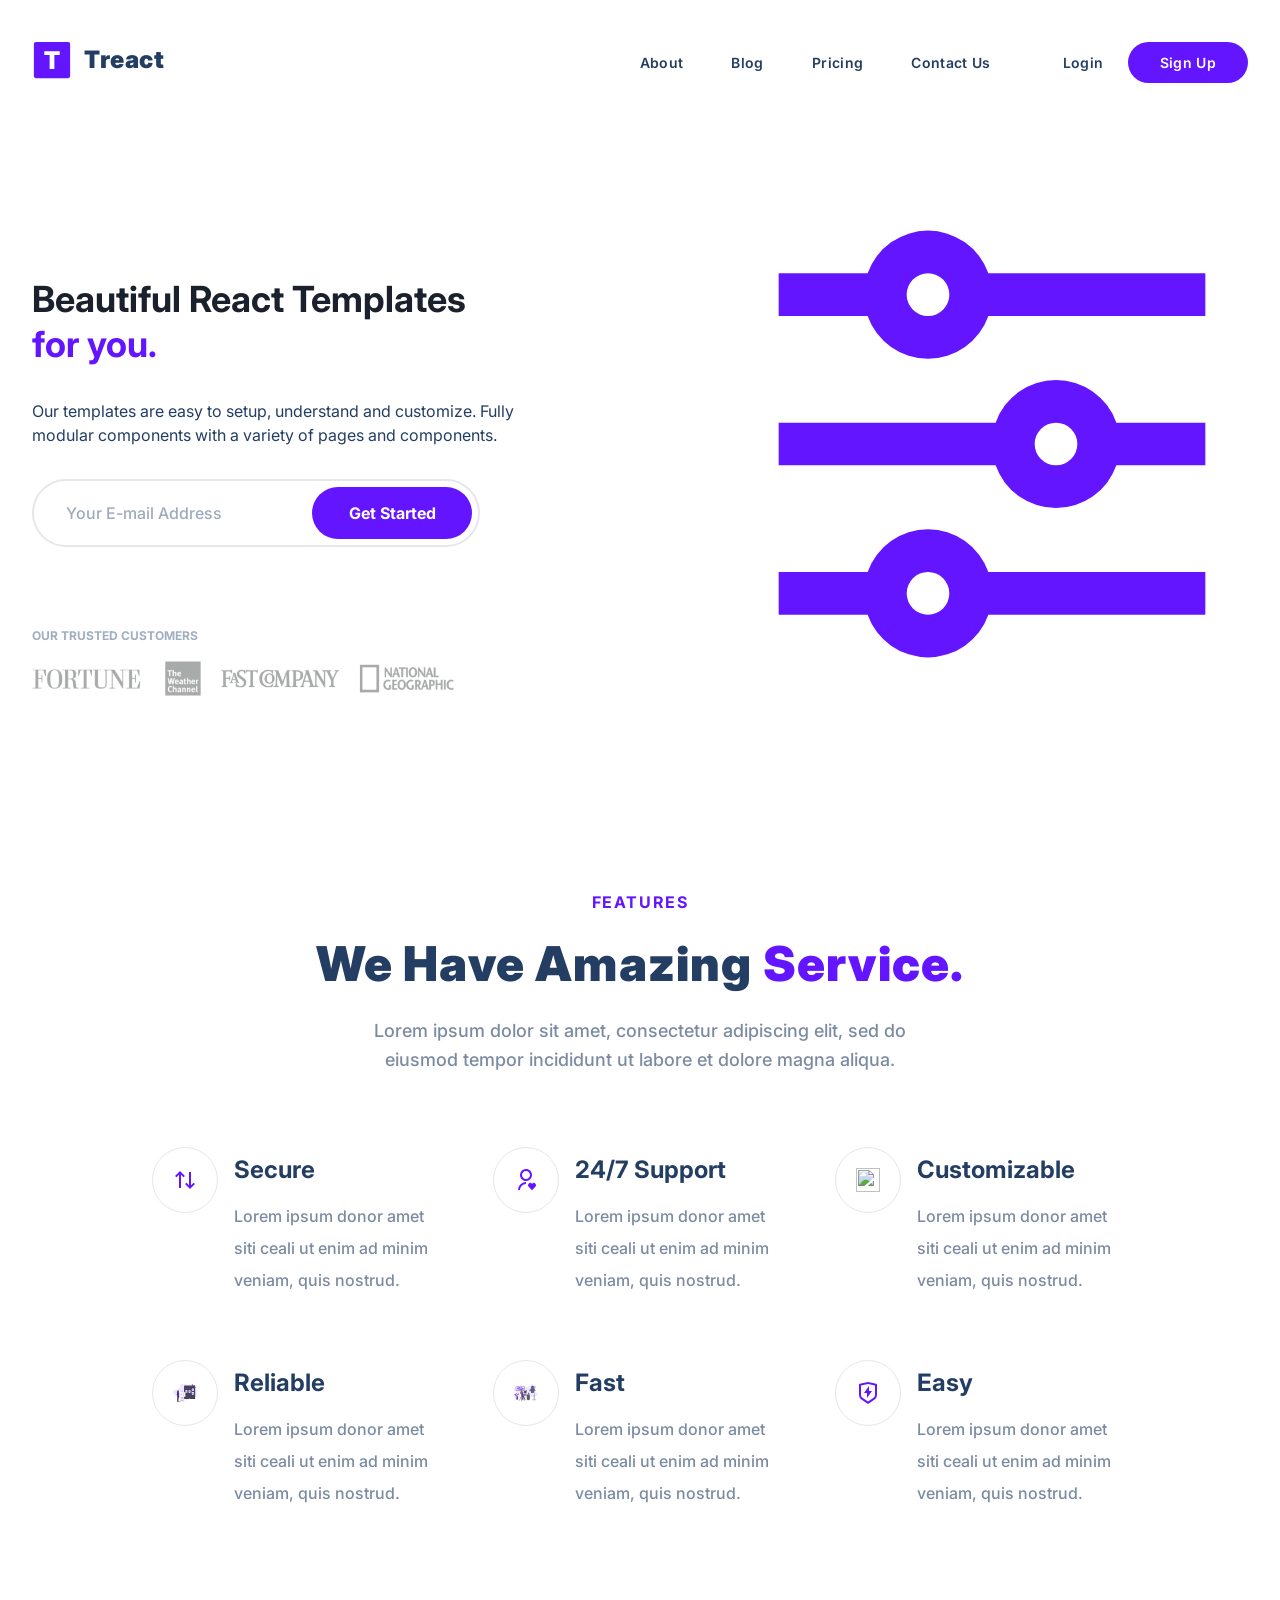
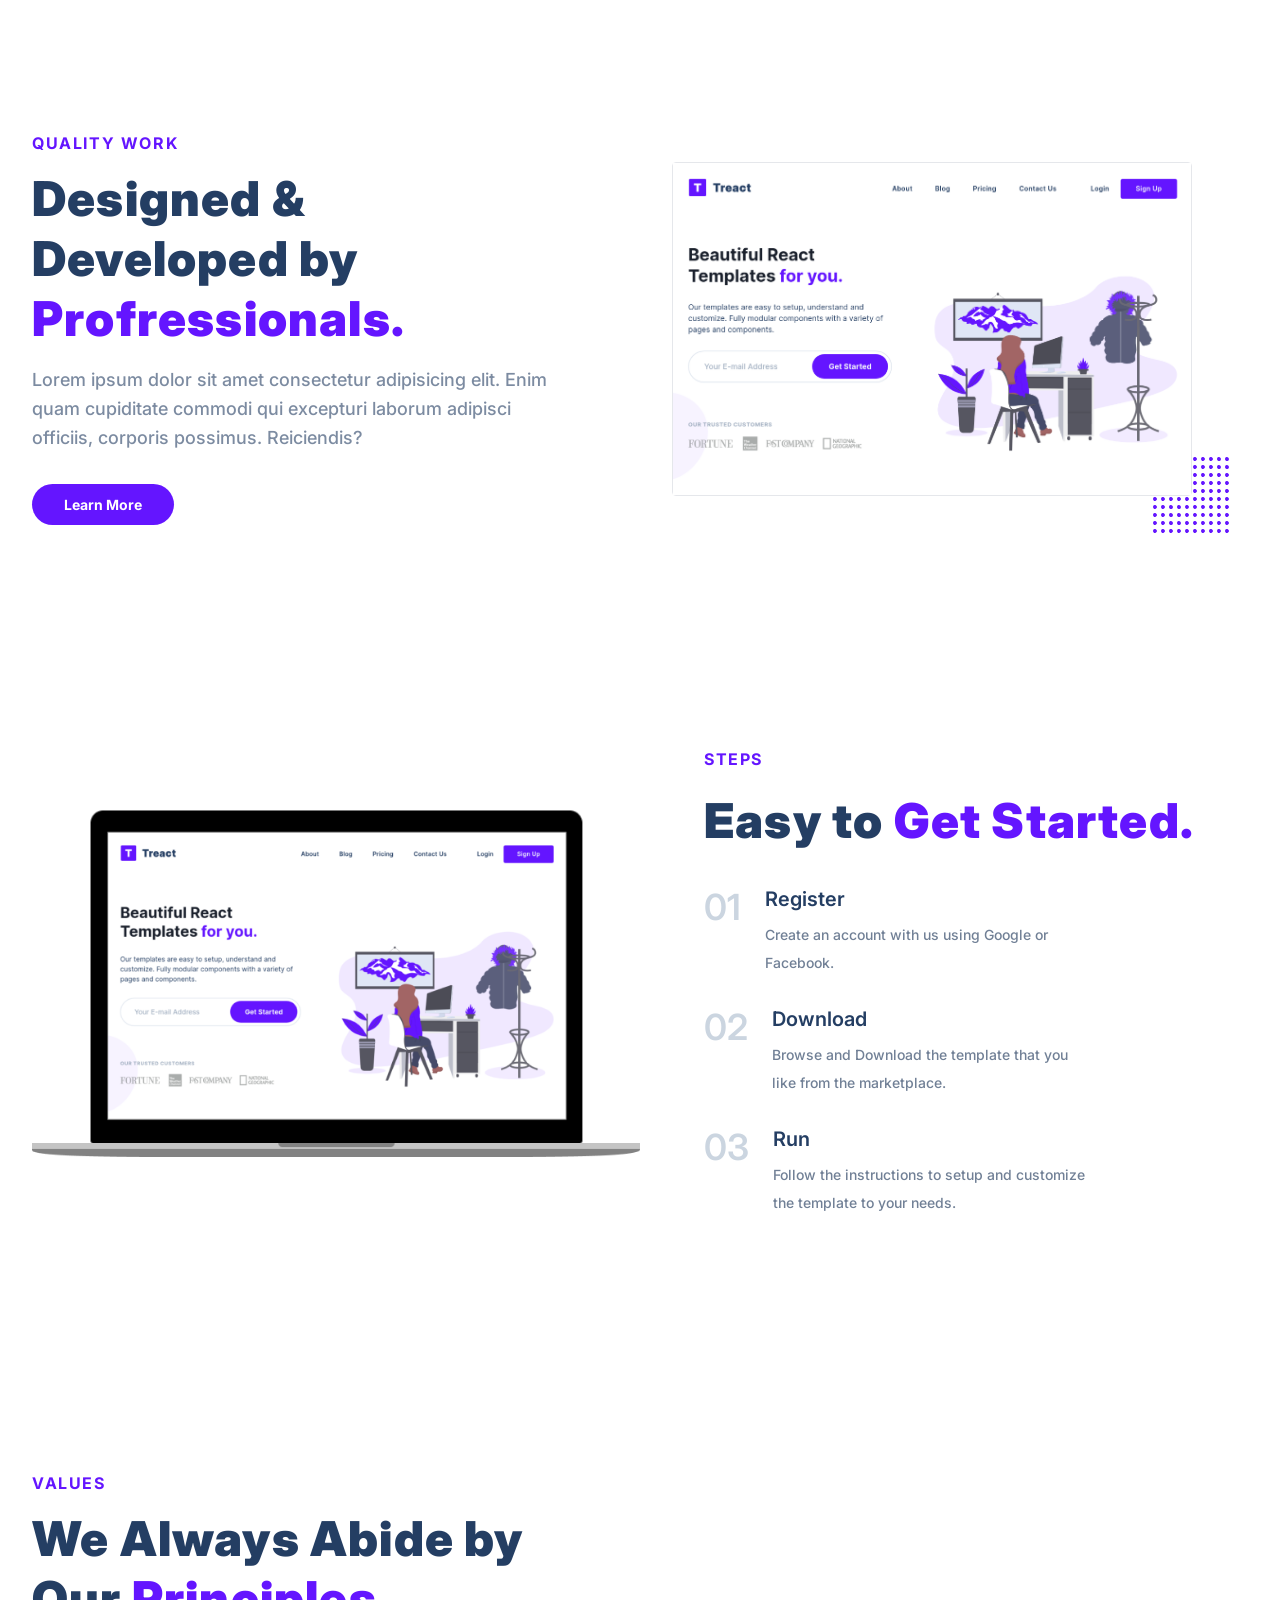
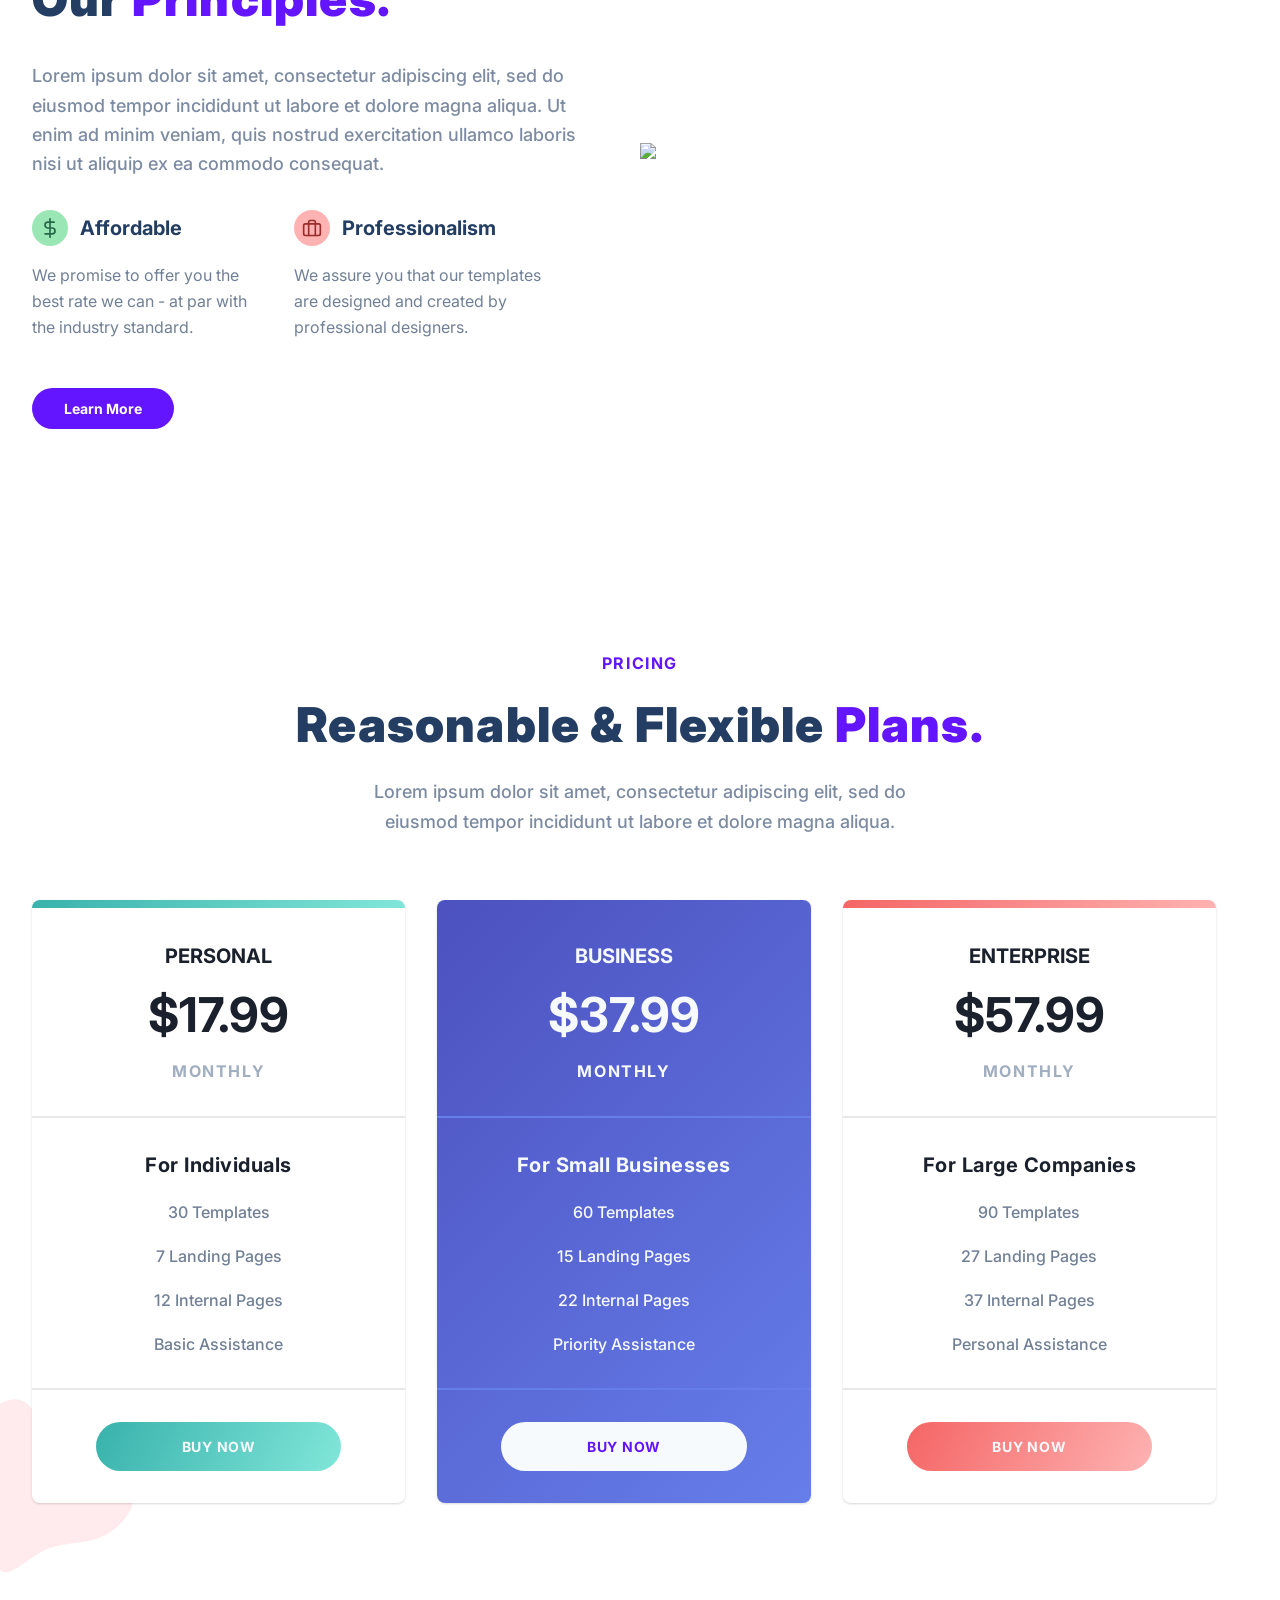
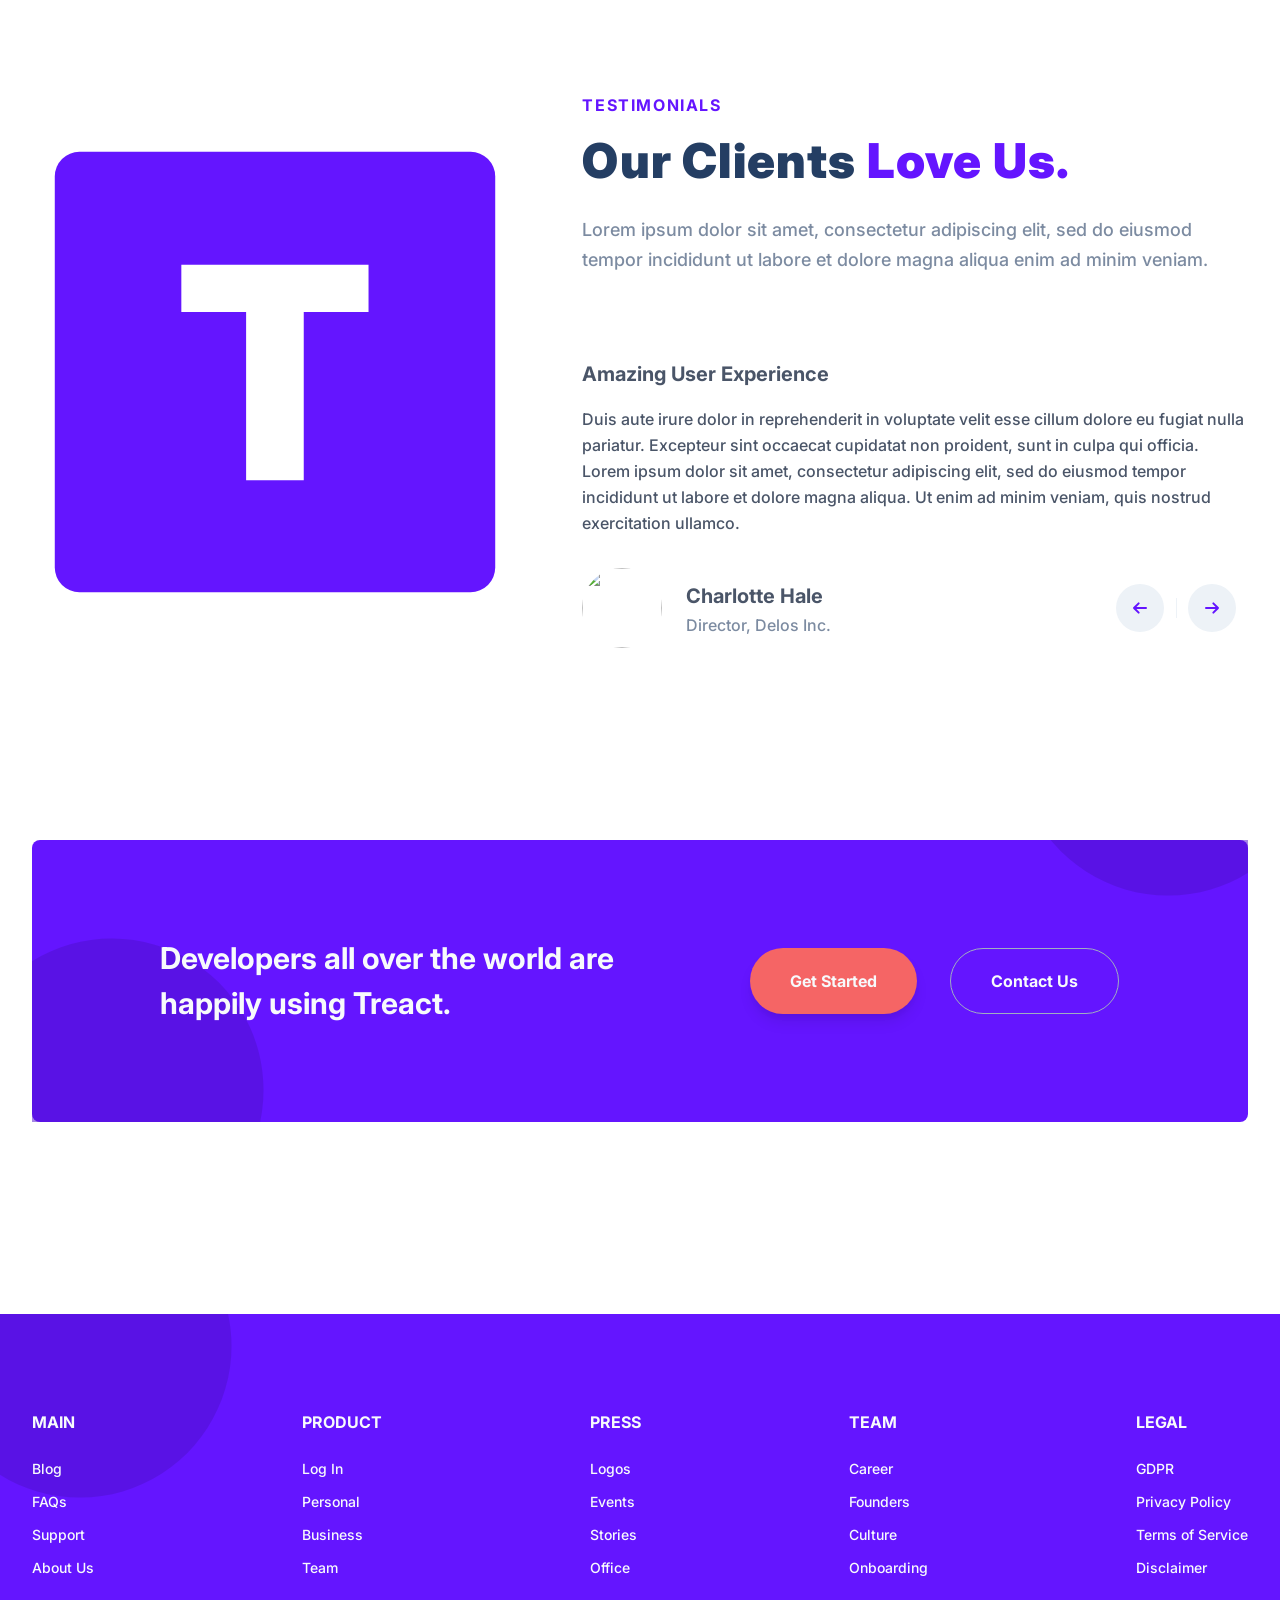
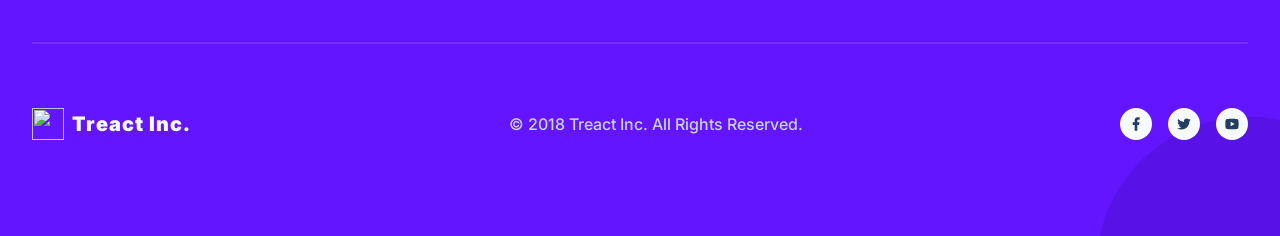
==== commit 2a4bba2b: "Updating" ====
--- a/index.html
+++ b/index.html
@@ -18,7 +18,7 @@
           <div class="nav__logo">
             <img
               class="nav__logo--img"
-              src="./assets/logo.2c489fc453a1783cbadacf914efa3df6.svg"
+              src="./assets/logo.2c489fc453a1783cbadacf914efa3df6 (3).svg"
               alt="LOGO"
             />
             <div class="nav__logo--title">Treact</div>
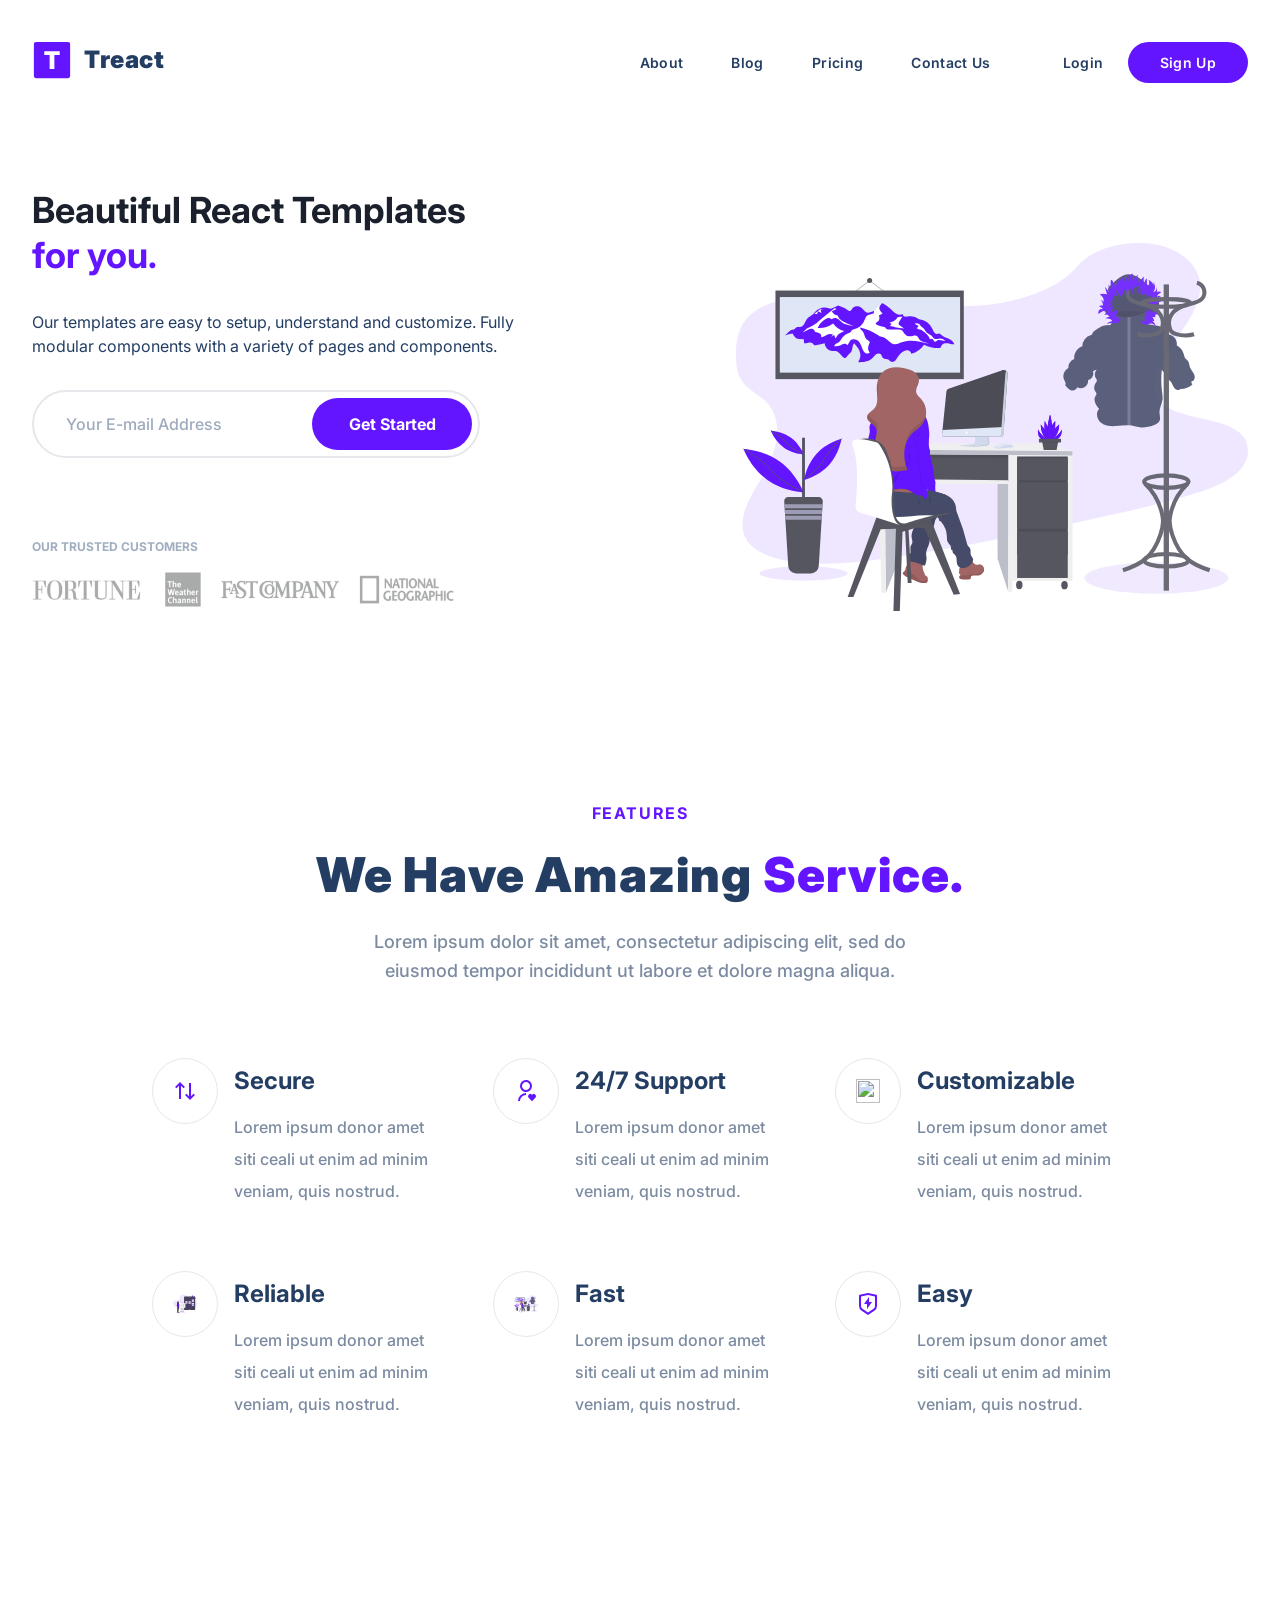
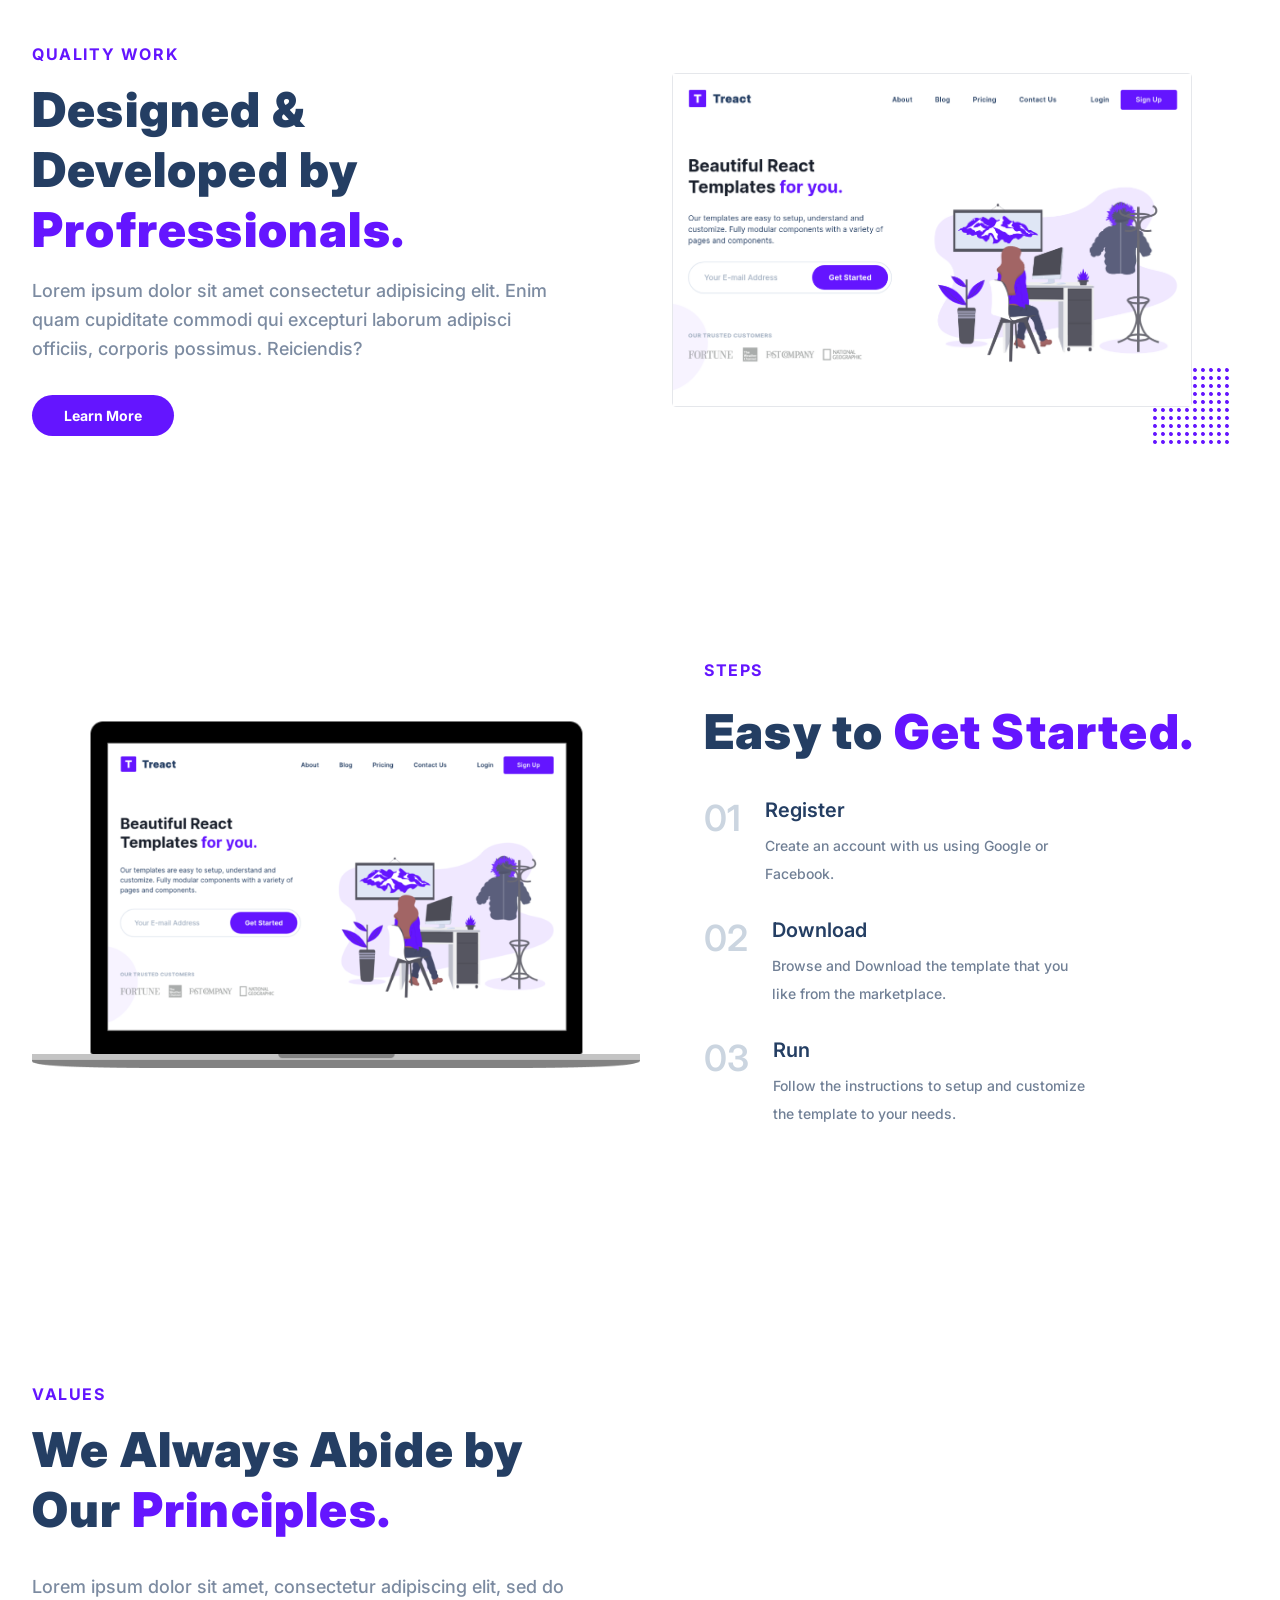
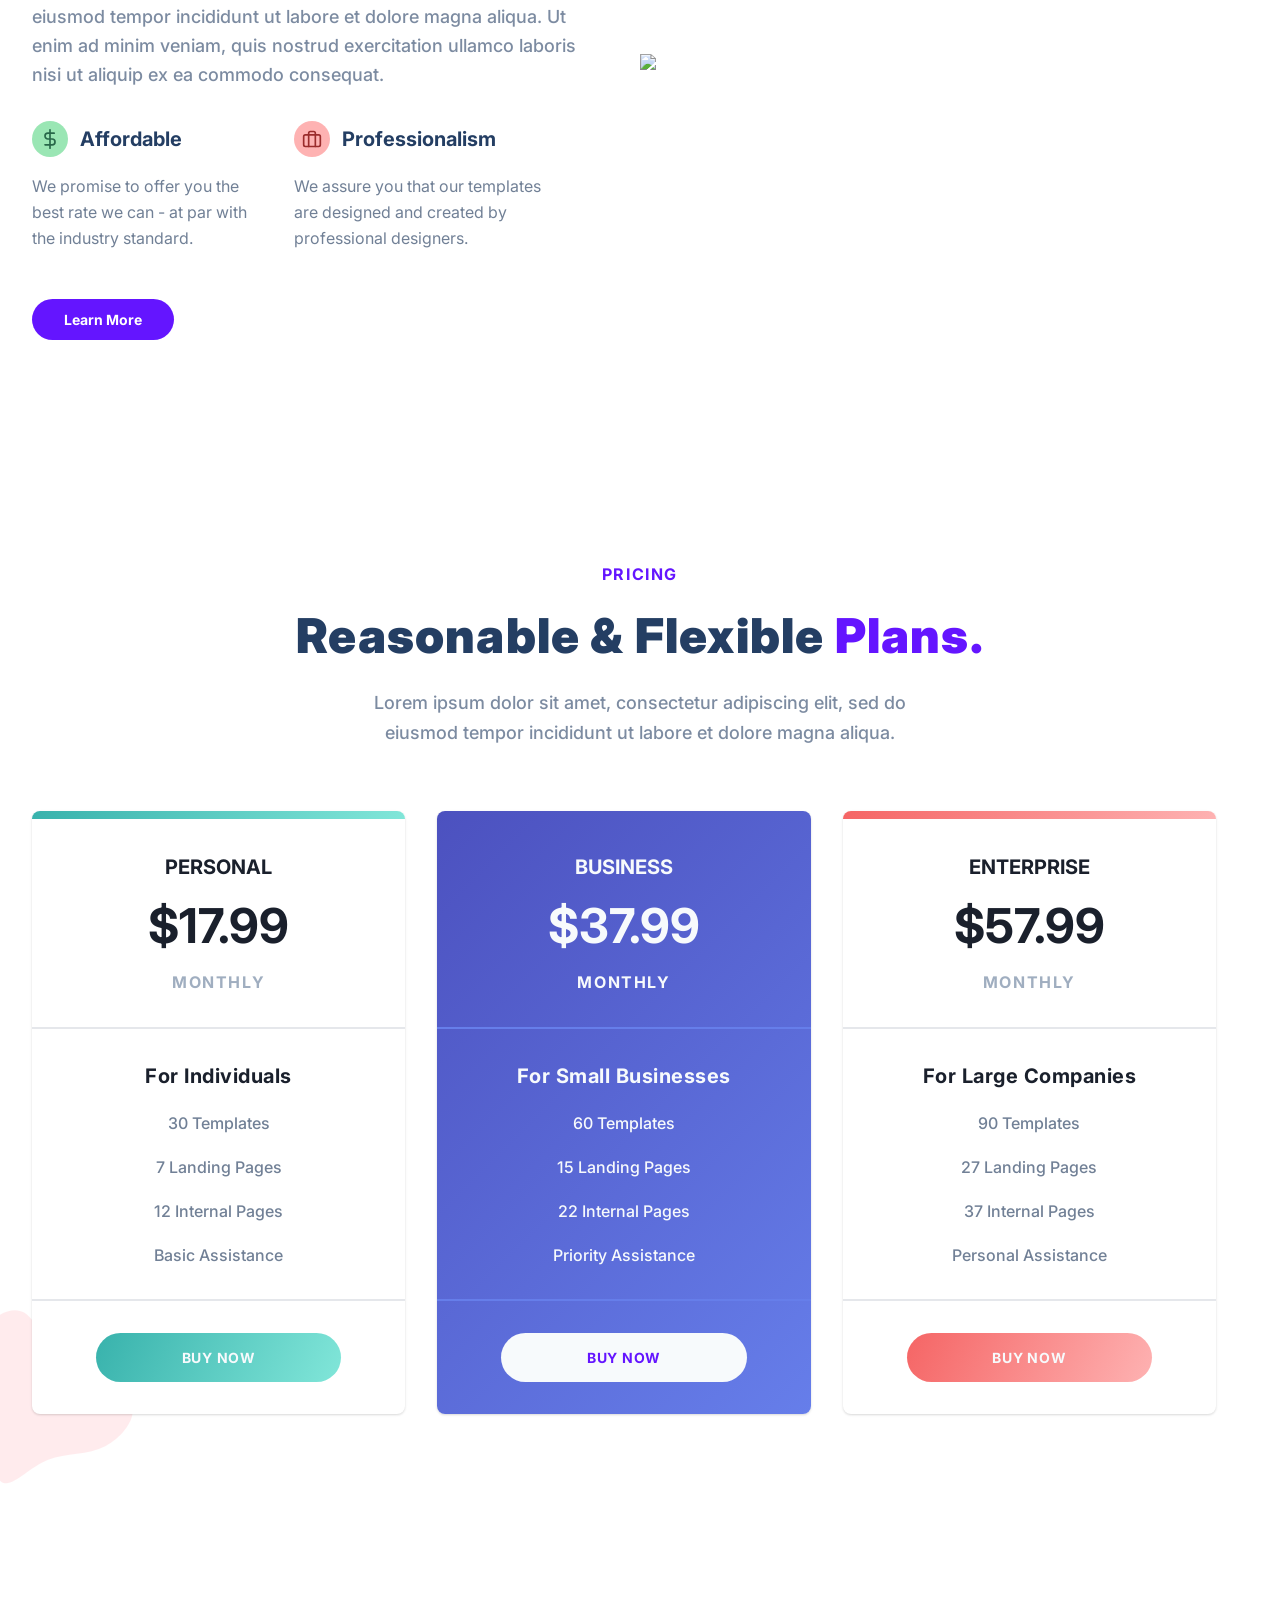
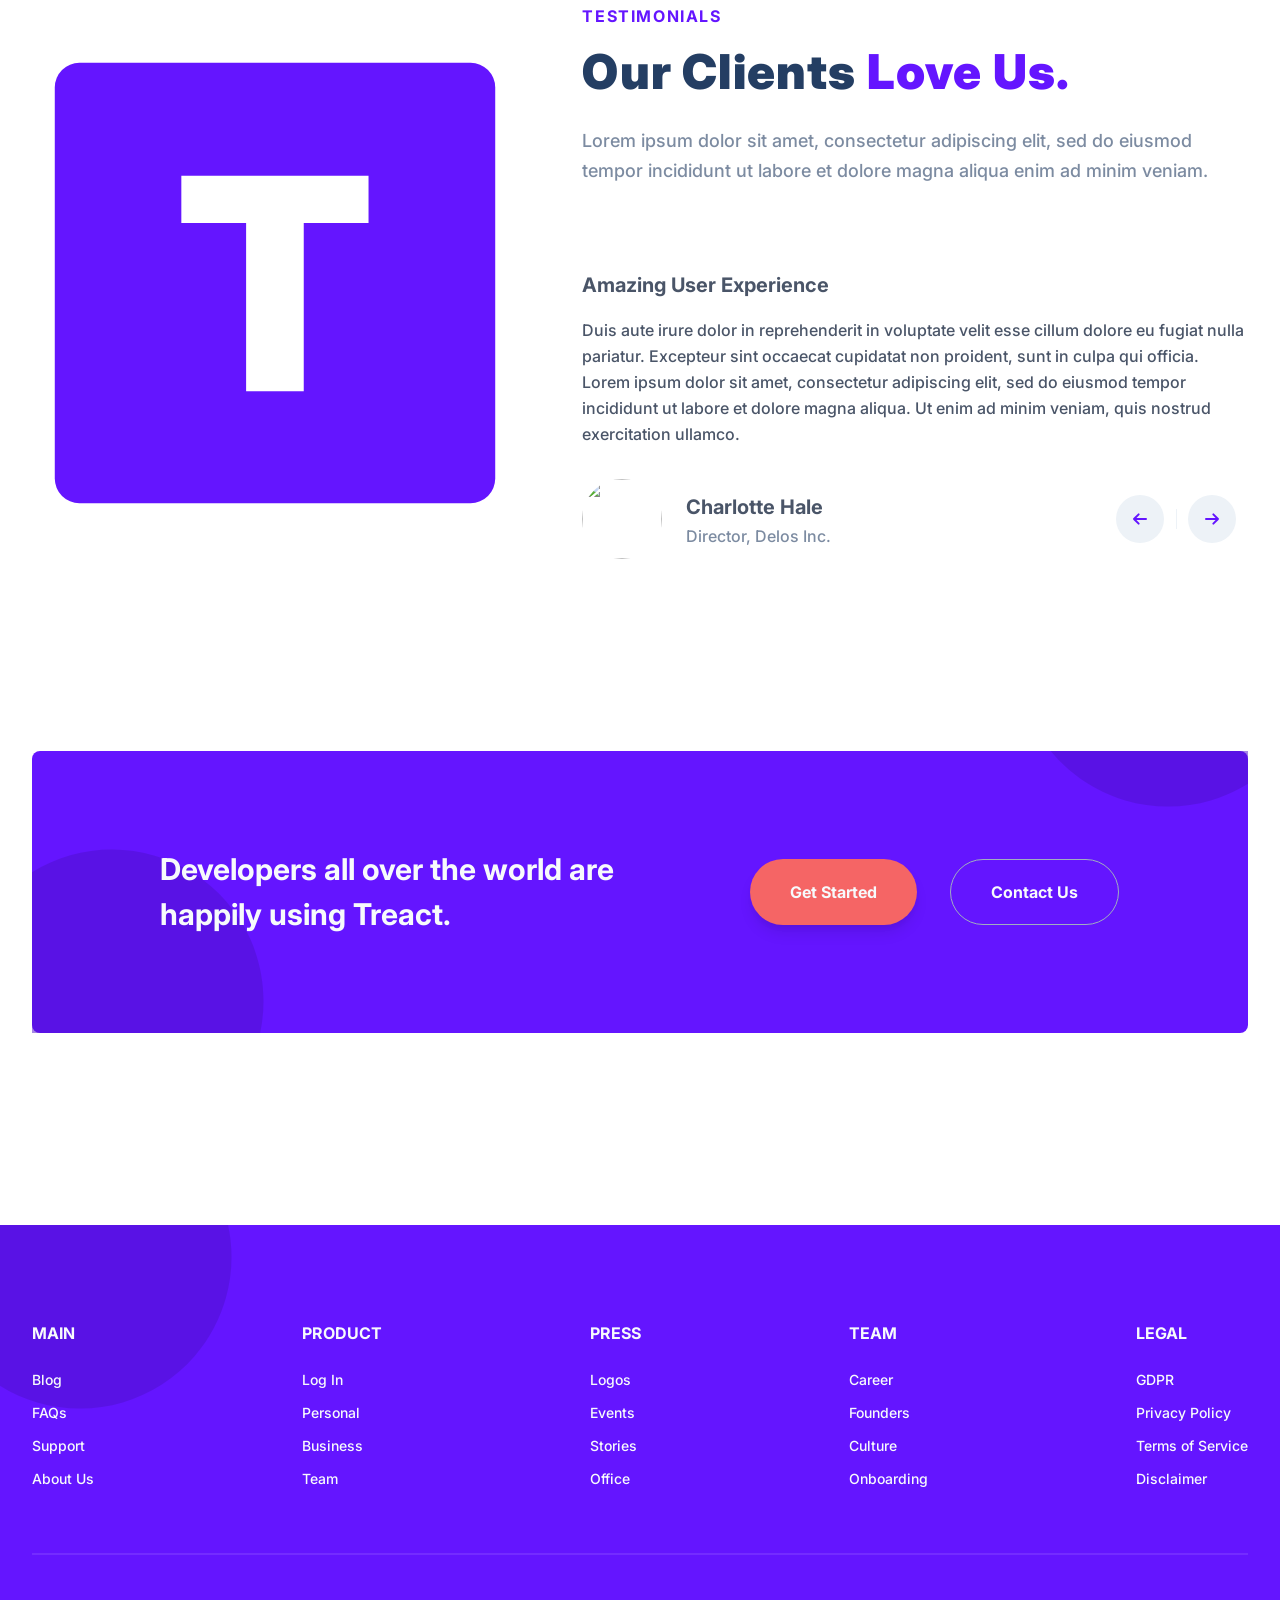
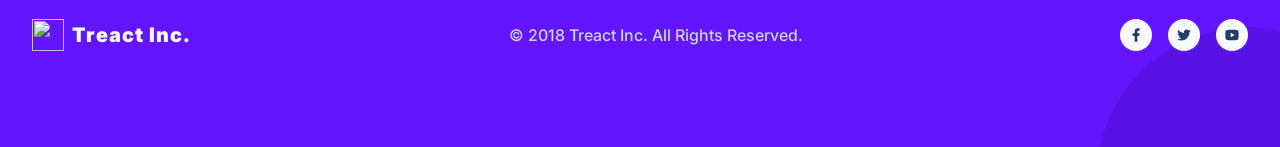
==== commit 0a676ac7: "Updating" ====
--- a/index.html
+++ b/index.html
@@ -114,7 +114,7 @@
             </div>
             <figure class="header__img--wrapper">
               <img
-                src="./assets/design-illustration-2.6da6a00b20c07c4a9b65d1870679e1b8.svg"
+                src="./assets/design-illustration-2.6da6a00b20c07c4a9b65d1870679e1b8 (2).svg"
                 class="header__img"
               />
             </figure>
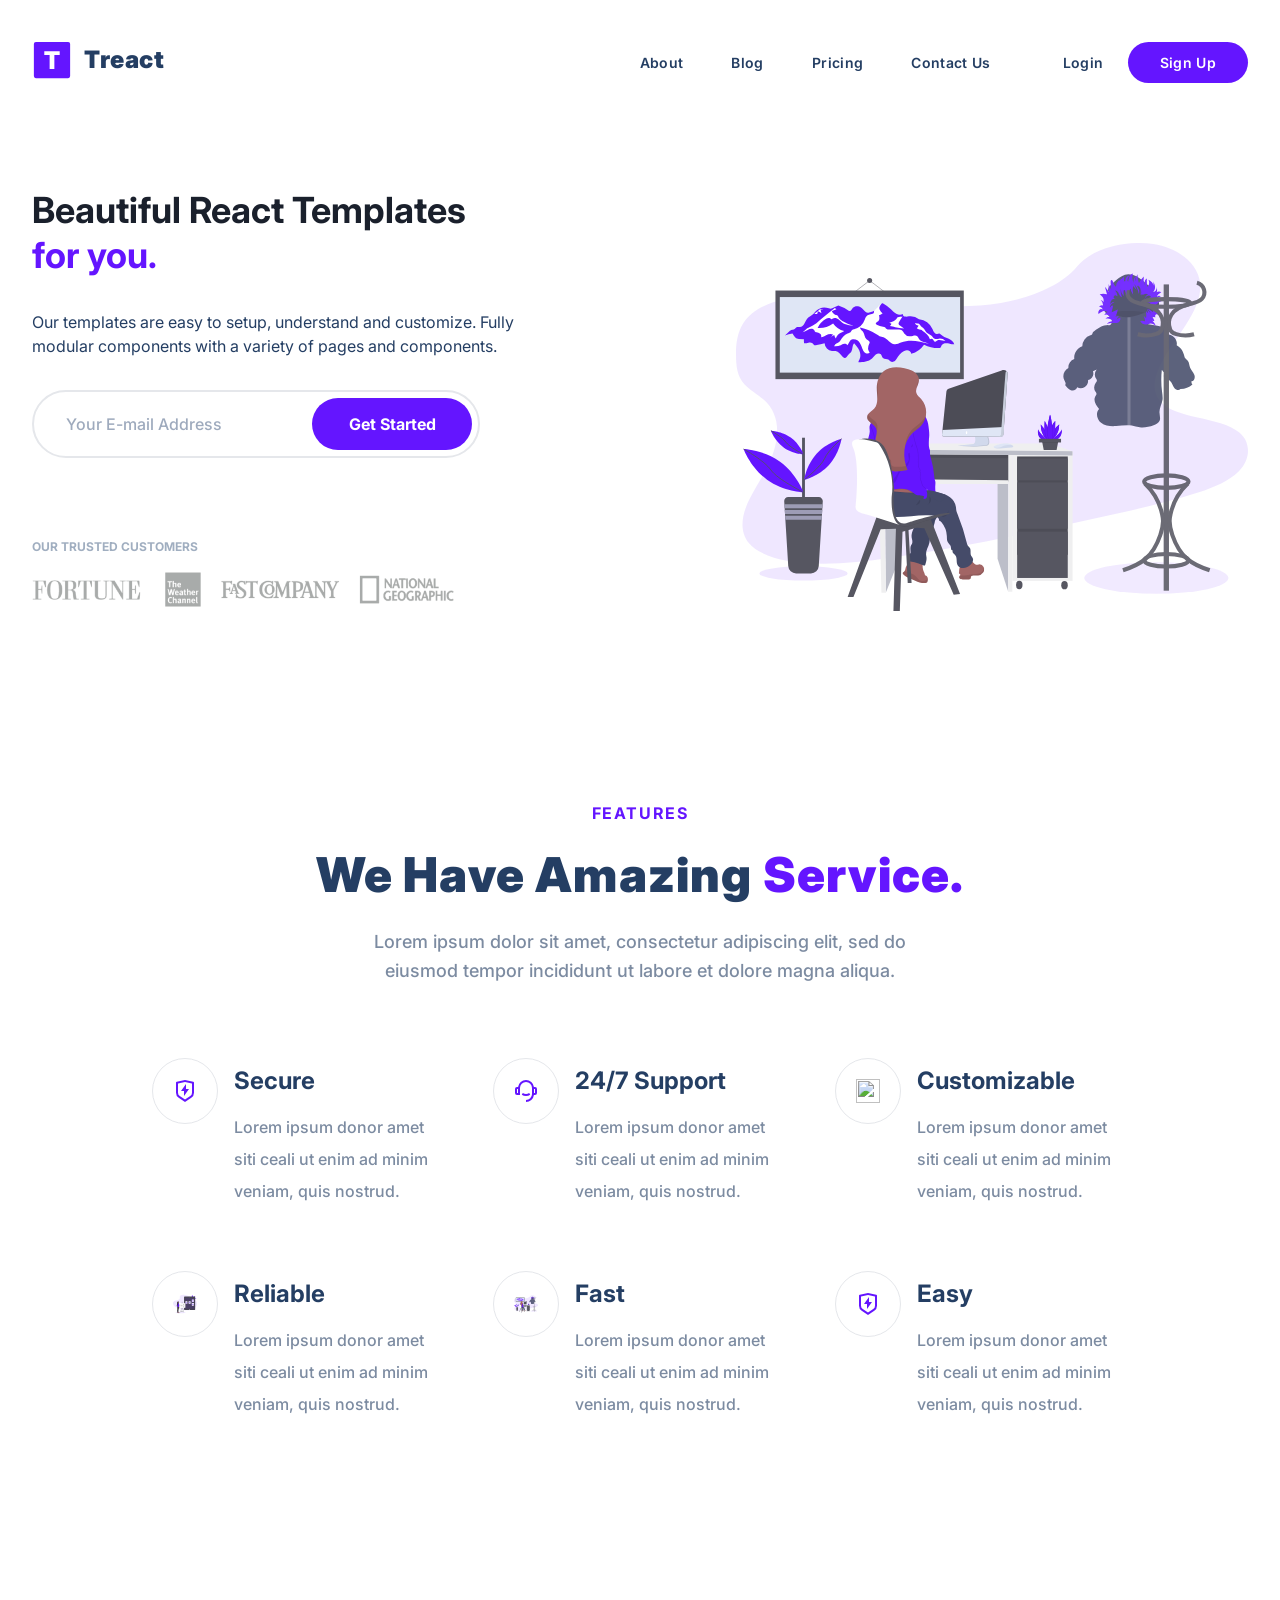
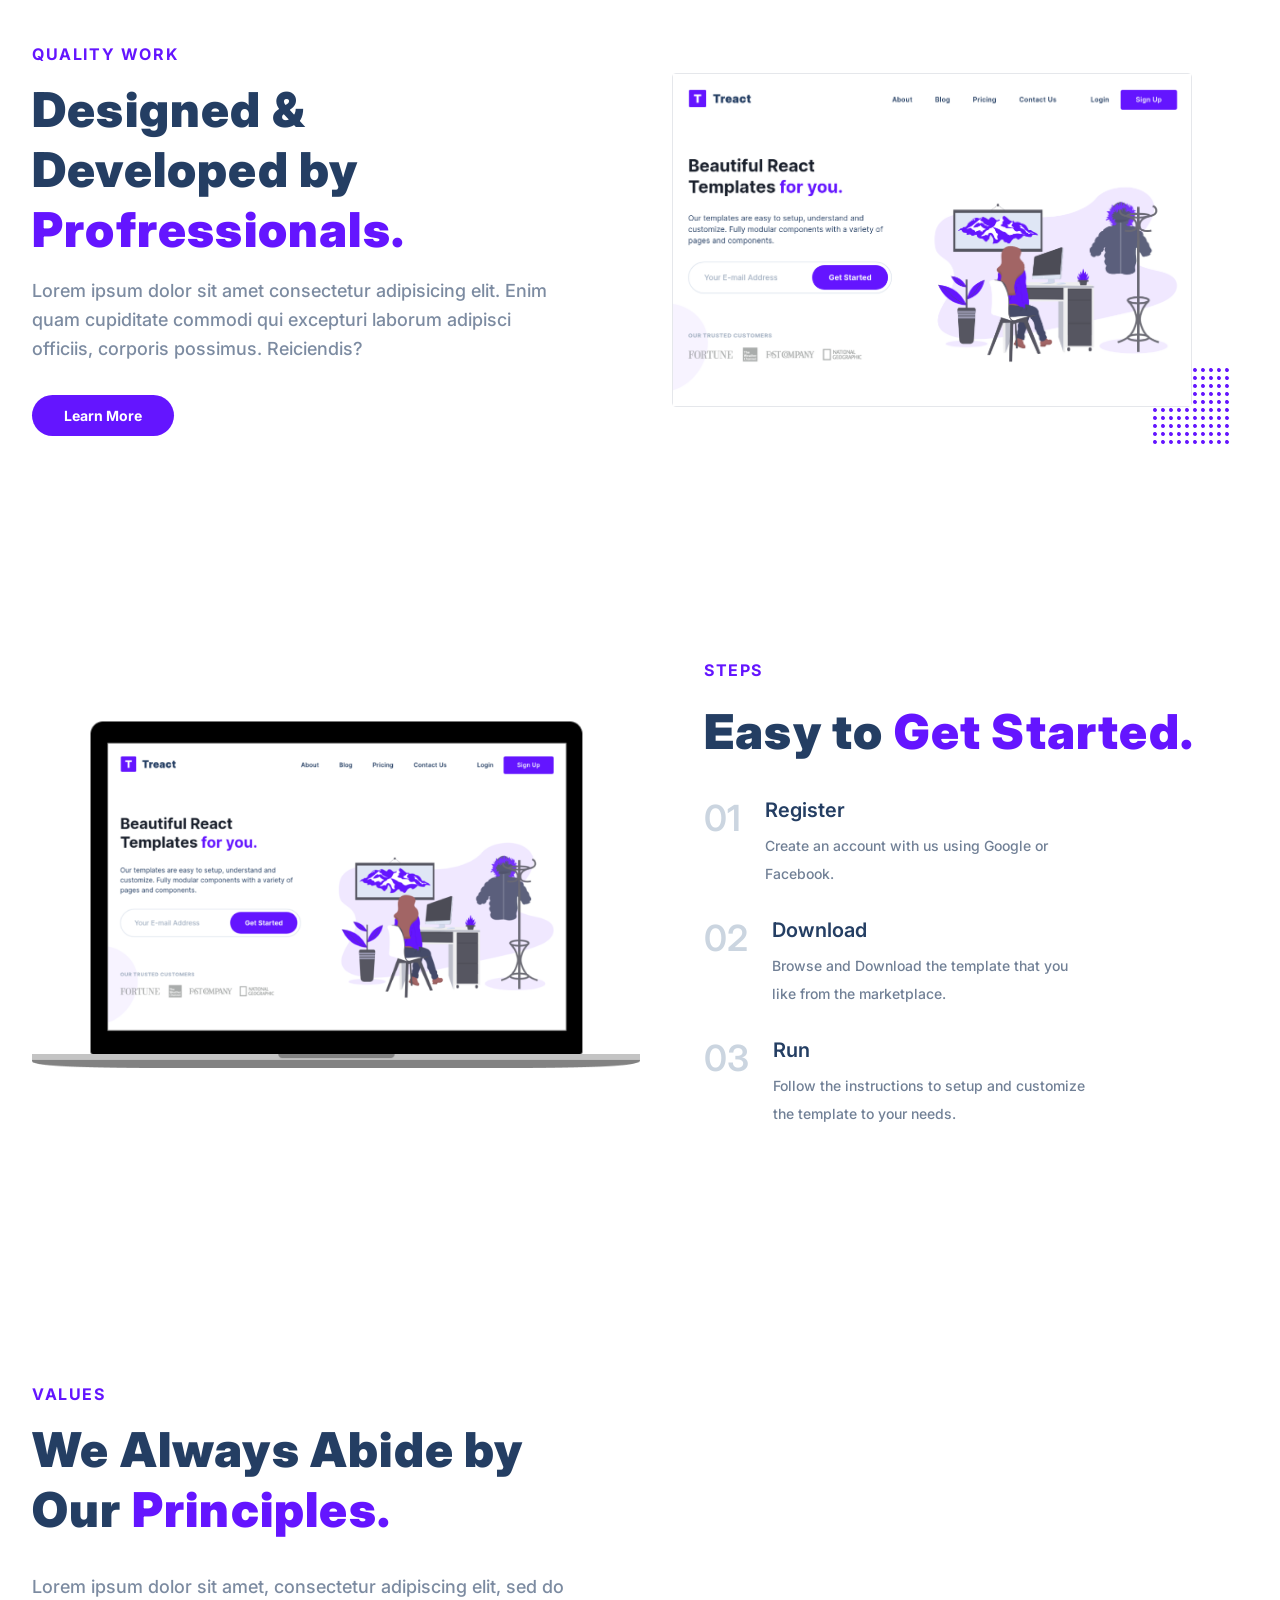
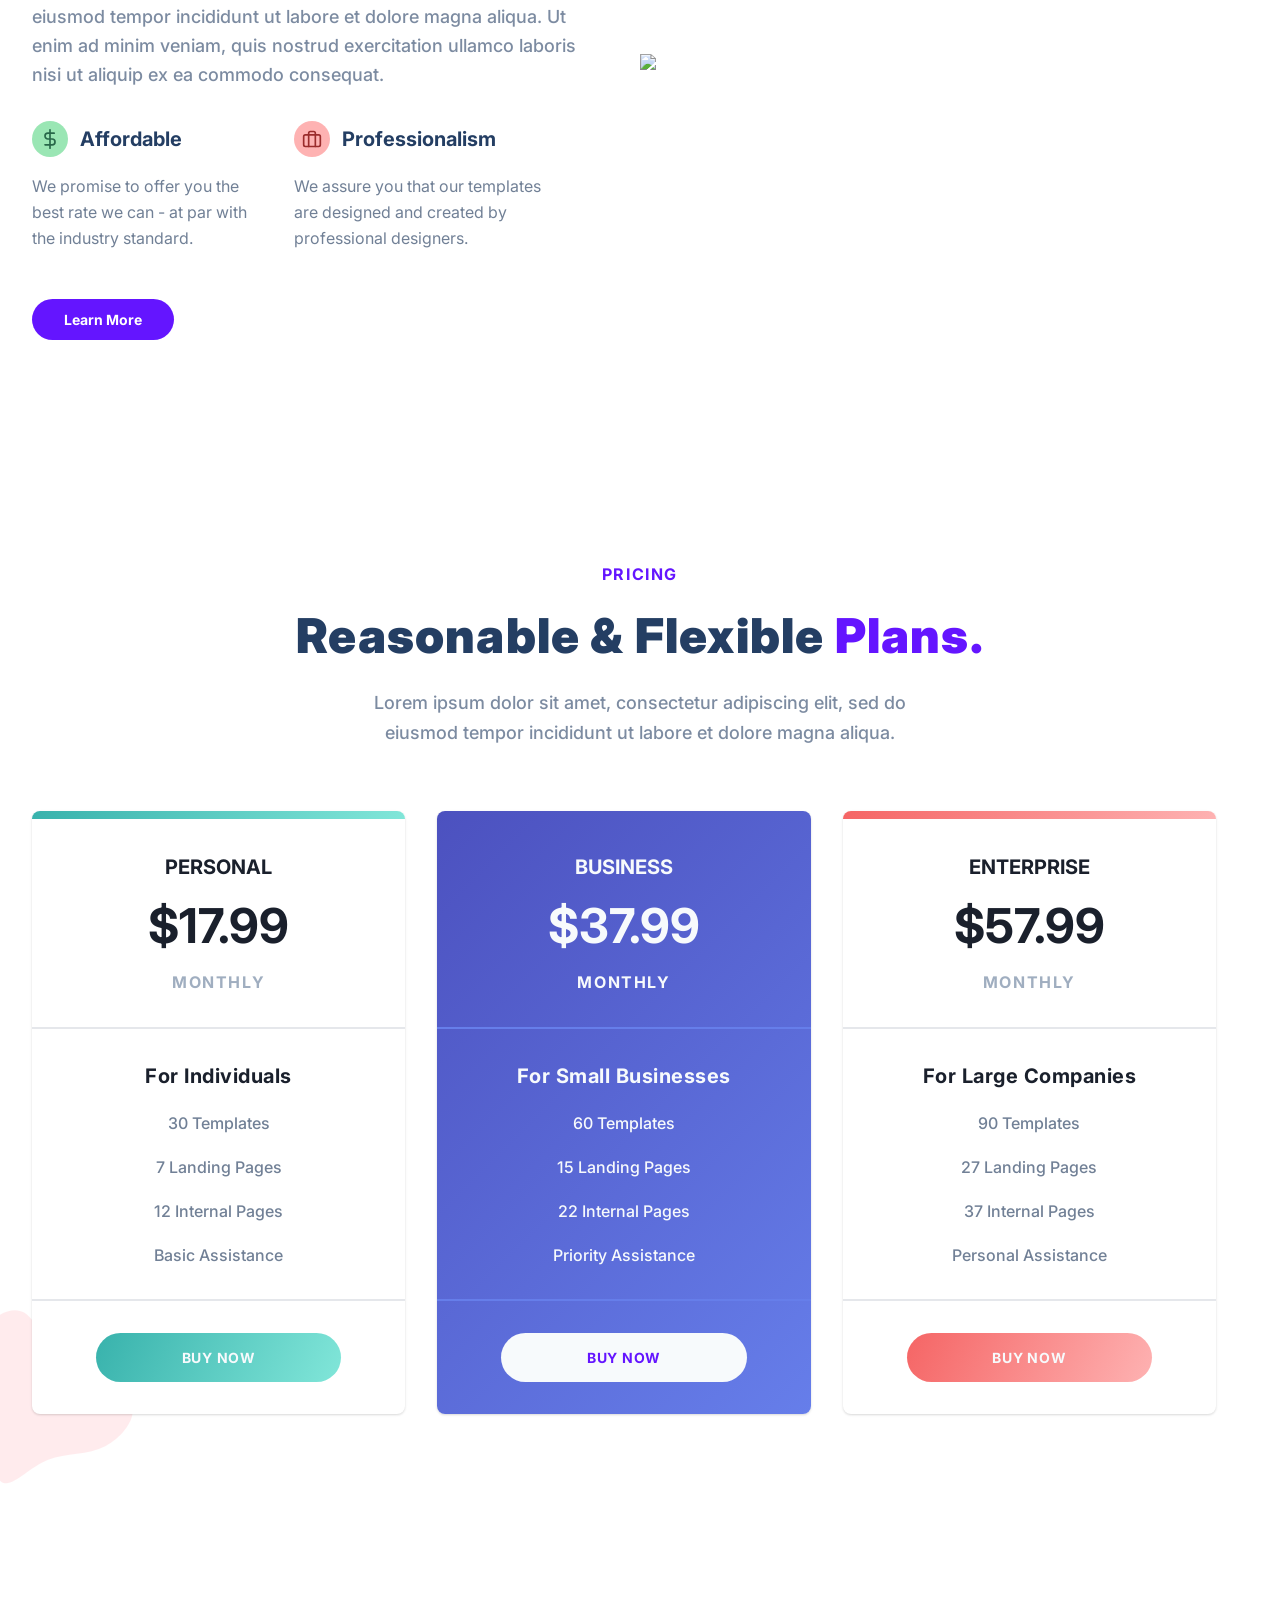
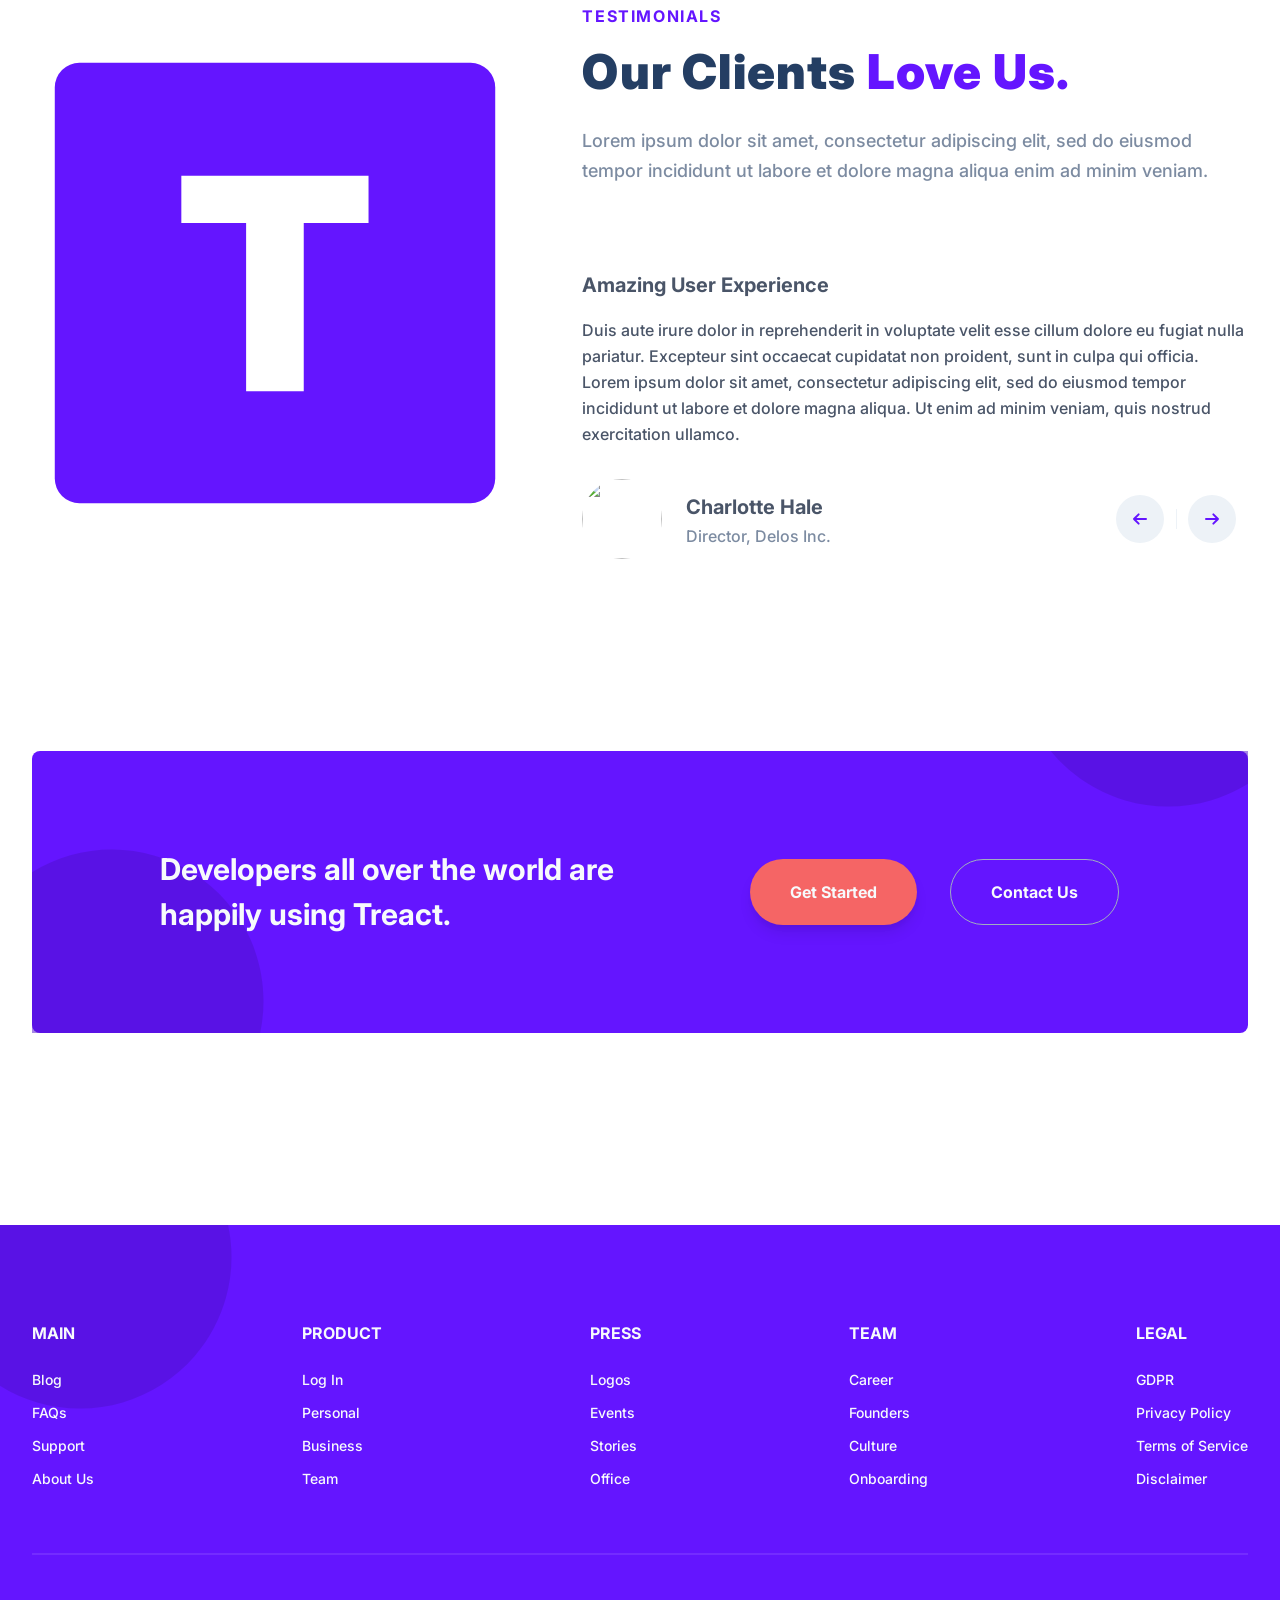
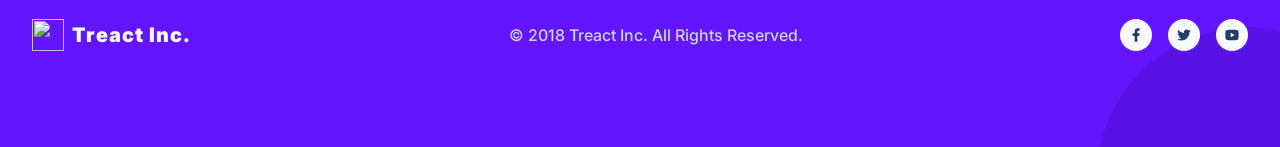
==== commit 57f52972: "Updating" ====
--- a/index.html
+++ b/index.html
@@ -139,7 +139,7 @@
                 <div class="feature__row">
                   <figure class="feature__img--wrapper">
                     <img
-                      src="./assets/shield-icon.daefe14b320b14fbd9cbd18908ac93ec.svg"
+                      src="assets/shield-icon.daefe14b320b14fbd9cbd18908ac93ec (2).svg"
                       class="feature__img"
                     />
                   </figure>
@@ -156,7 +156,7 @@
                 <div class="feature__row">
                   <figure class="feature__img--wrapper">
                     <img
-                      src="./assets/support-icon.f9253ffa8cb6ffde5bbaa05eb5136375.svg"
+                      src="./assets/support-icon.f9253ffa8cb6ffde5bbaa05eb5136375 (2).svg"
                       class="feature__img"
                     />
                   </figure>
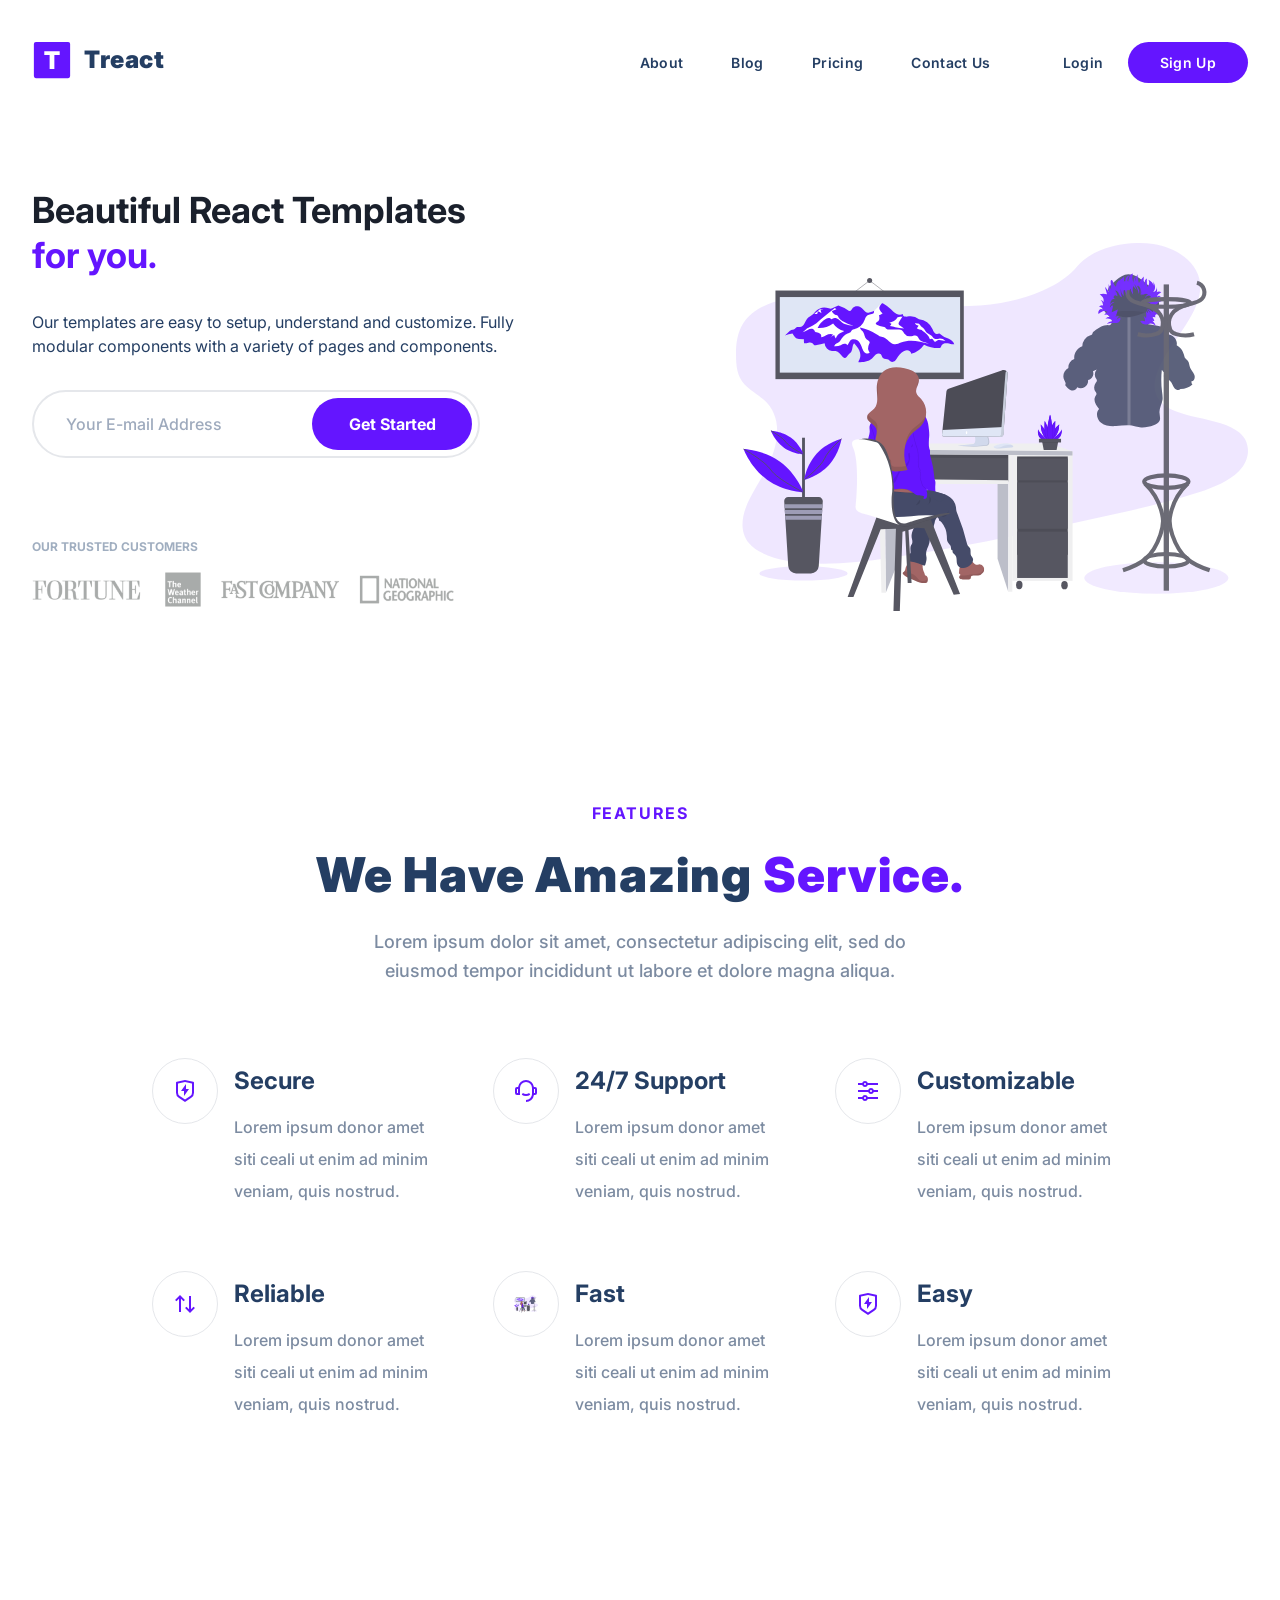
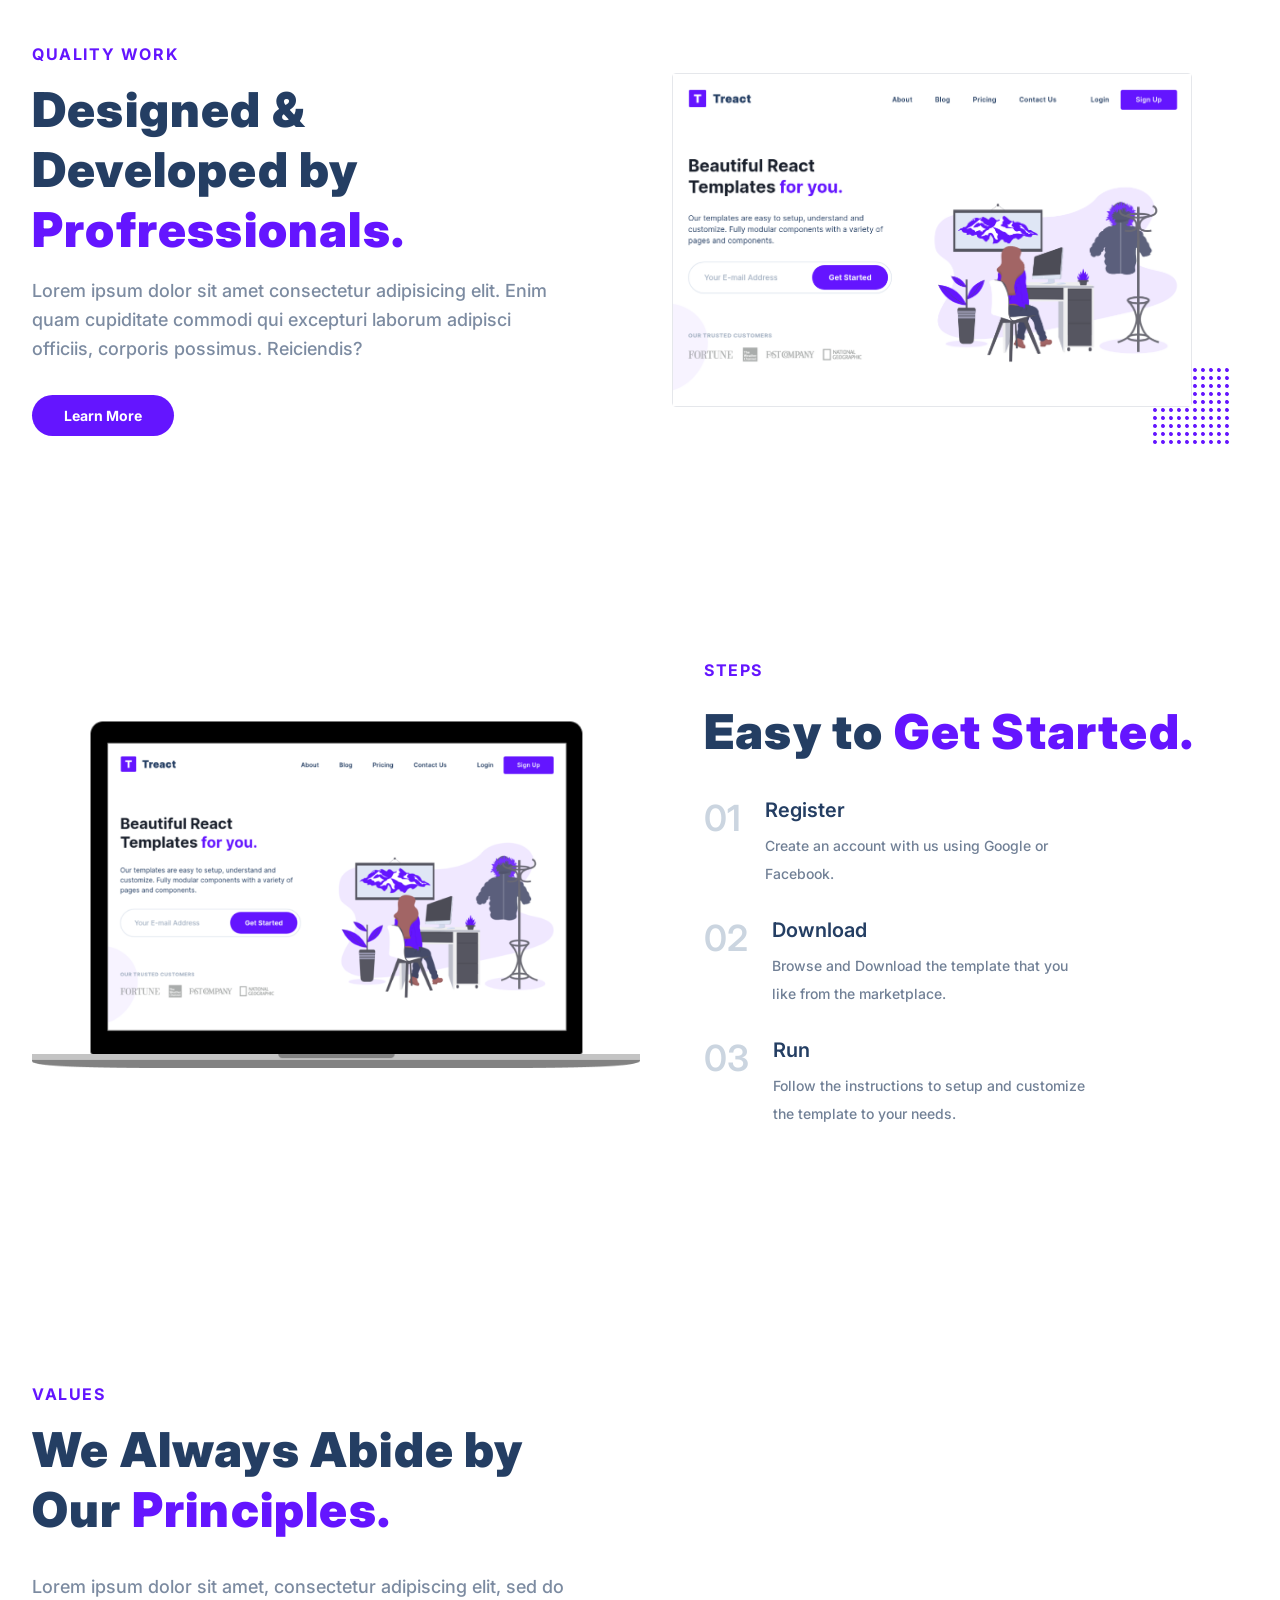
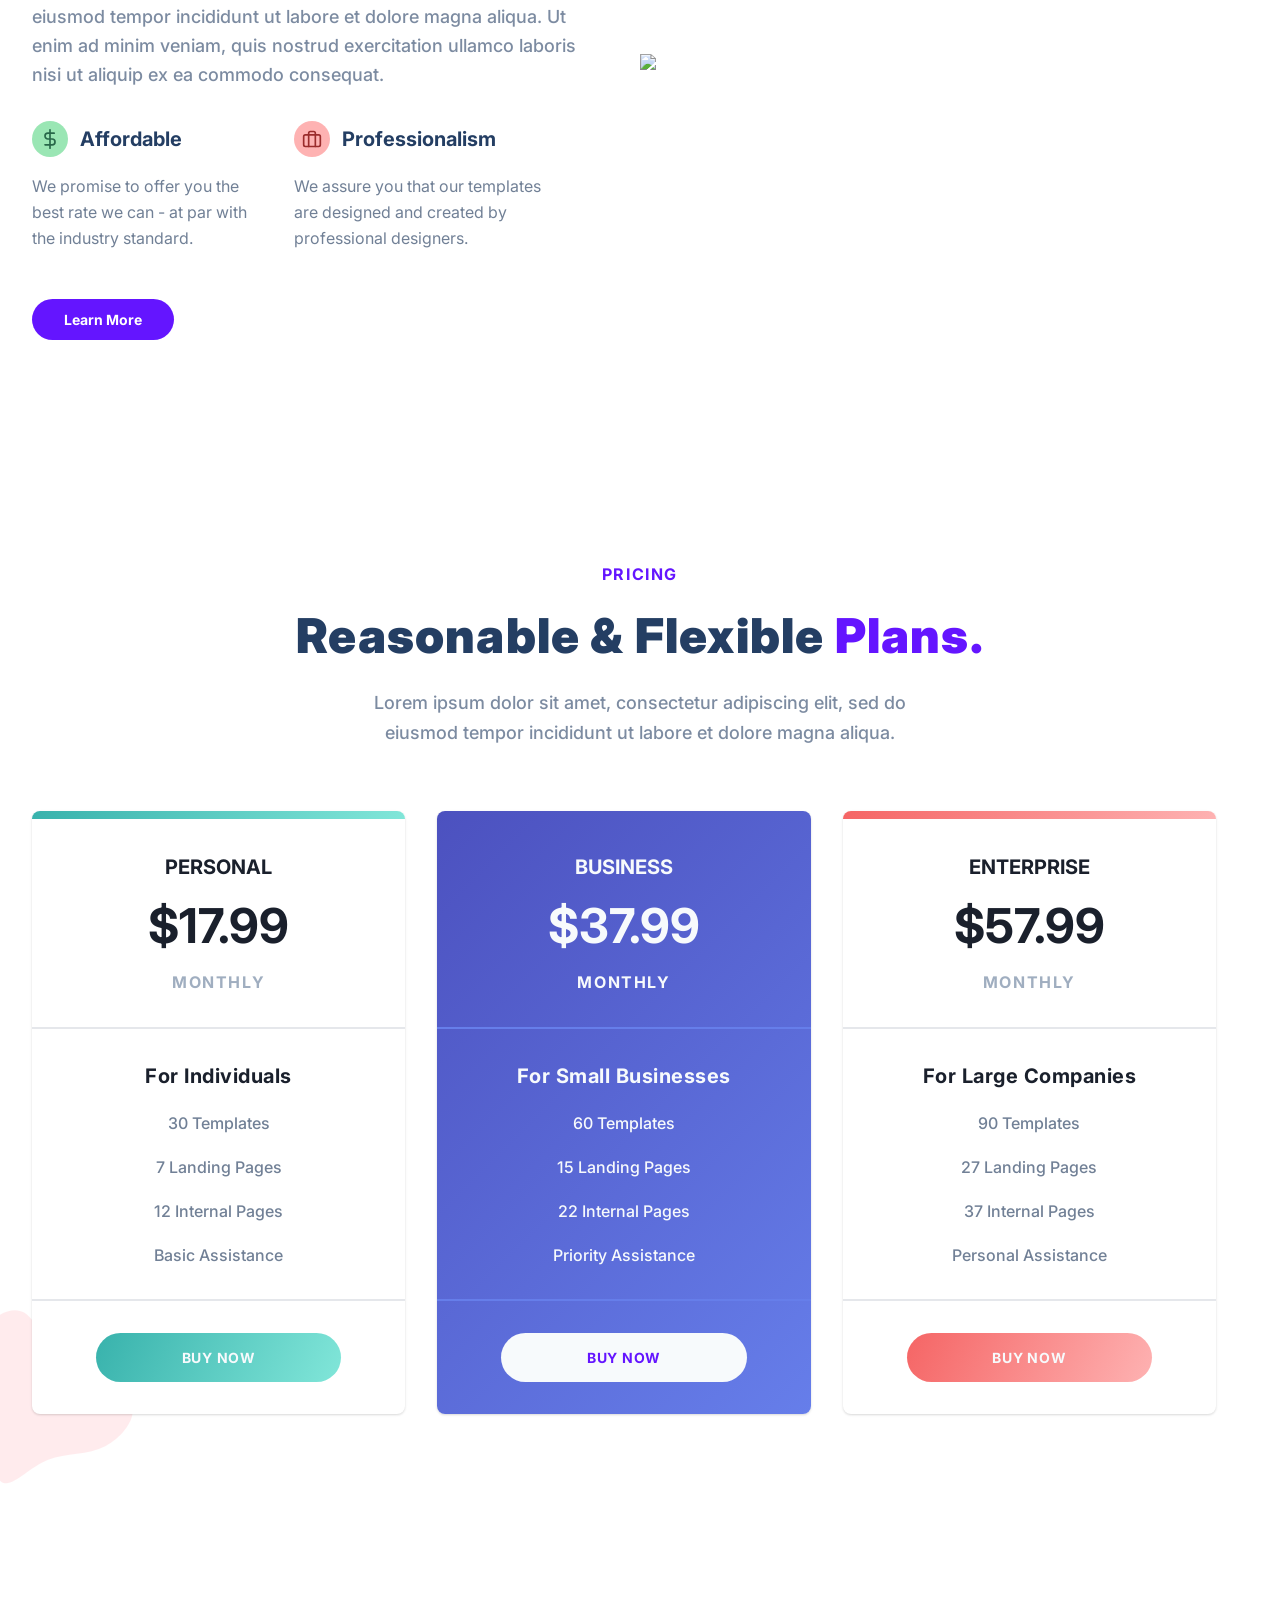
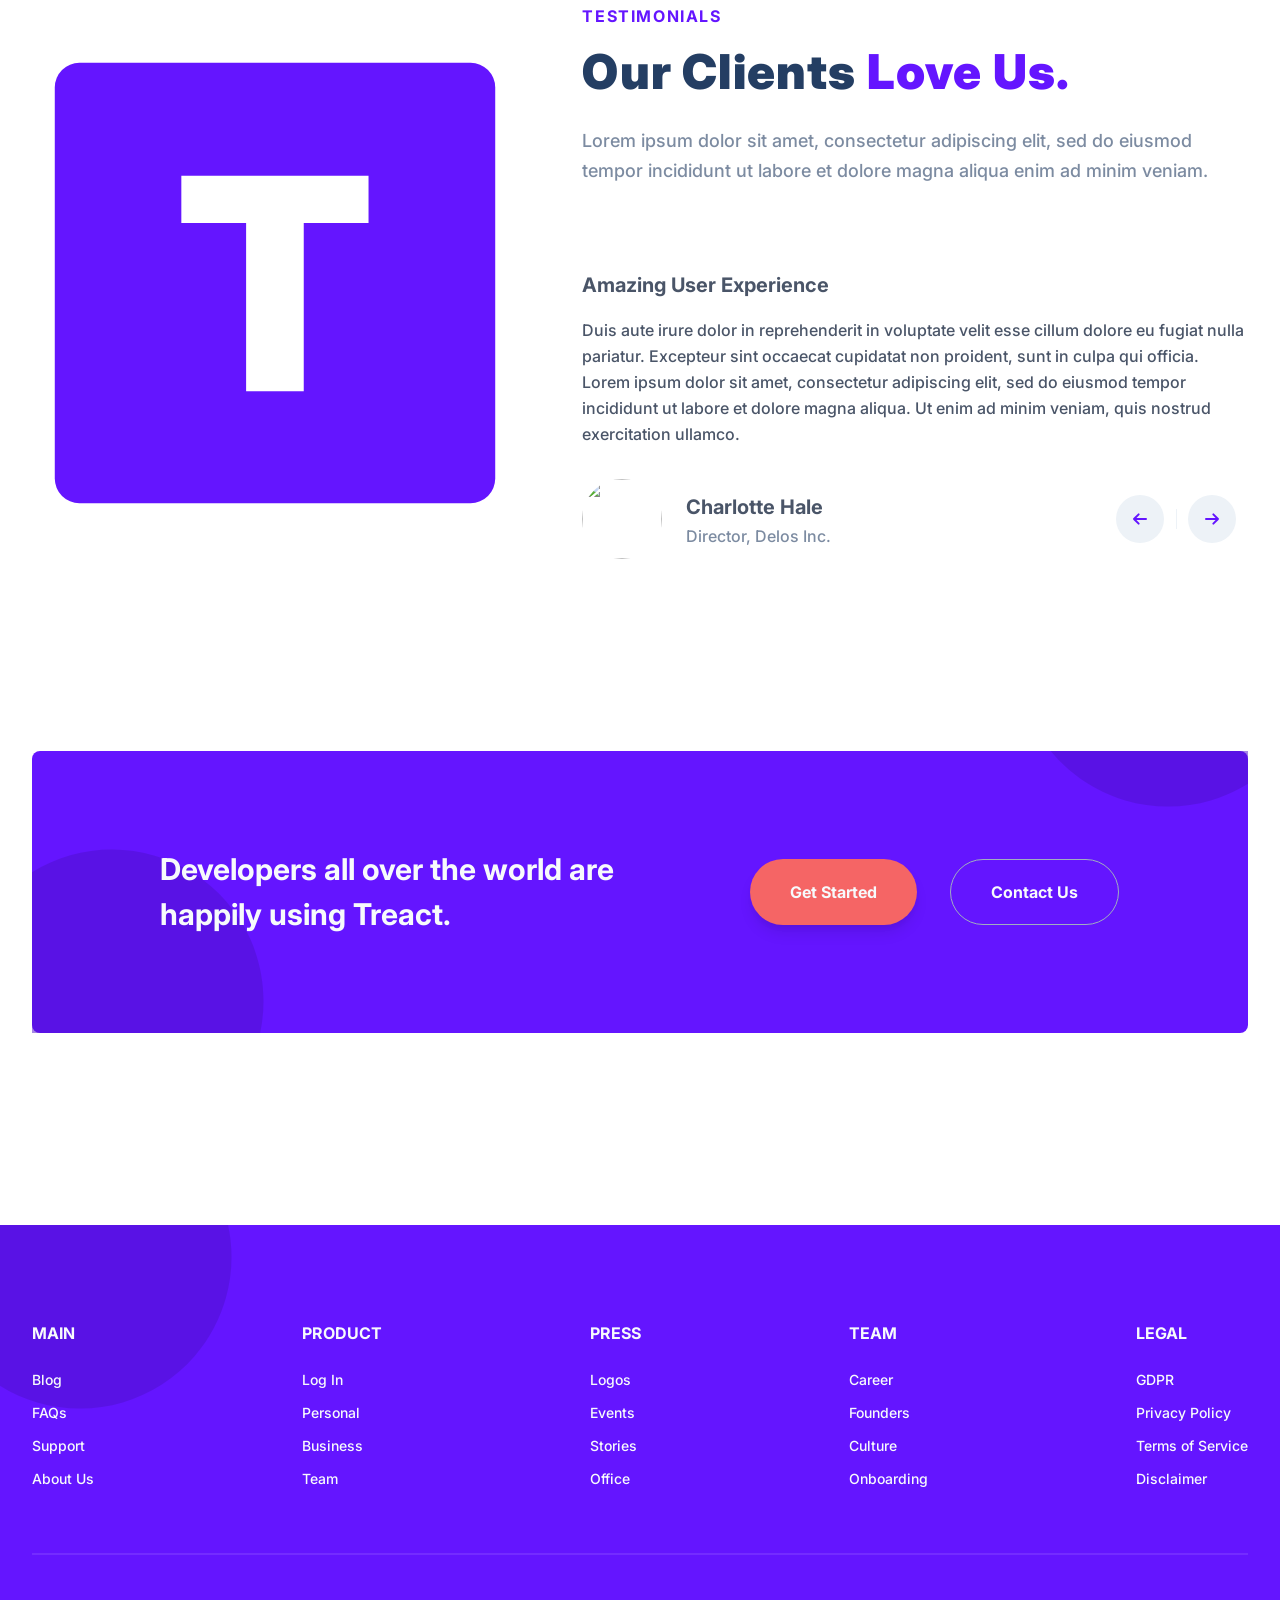
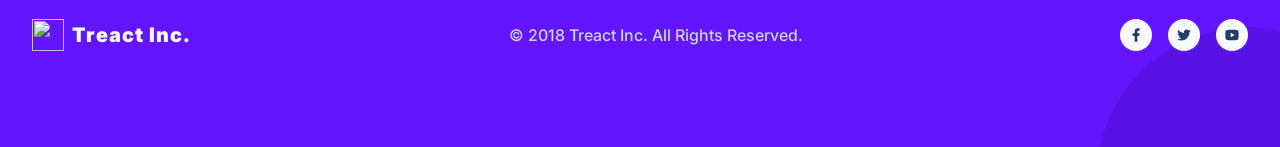
==== commit 7adcae16: "Updating" ====
--- a/index.html
+++ b/index.html
@@ -173,15 +173,14 @@
                 <div class="feature__row">
                   <figure class="feature__img--wrapper">
                     <img
-                      src="./assets/customize-icon.367468c90fd796009b97fbfba67b2c6a.svg"
+                      src="./assets/customize-icon.367468c90fd796009b97fbfba67b2c6a (2).svg"
                       class="feature__img"
                     />
                   </figure>
                   <div class="feature__text">
                     <h2 class="feature__title">Customizable</h2>
                     <p class="feature__para">
-                      Lorem ipsum donor amet siti ceali ut enim ad minim veniam,
-                      quis nostrud.
+                     Lorem ipsum donor amet siti ceali ut enim ad minim veniam, quis nostrud.
                     </p>
                   </div>
                 </div>
@@ -190,7 +189,7 @@
                 <div class="feature__row">
                   <figure class="feature__img--wrapper">
                     <img
-                      src="./assets/reliable-icon.1367510a8f0a1bec76dc425d25f92f43.svg"
+                      src="./assets/reliable-icon.1367510a8f0a1bec76dc425d25f92f43 (2).svg"
                       class="feature__img"
                     />
                   </figure>
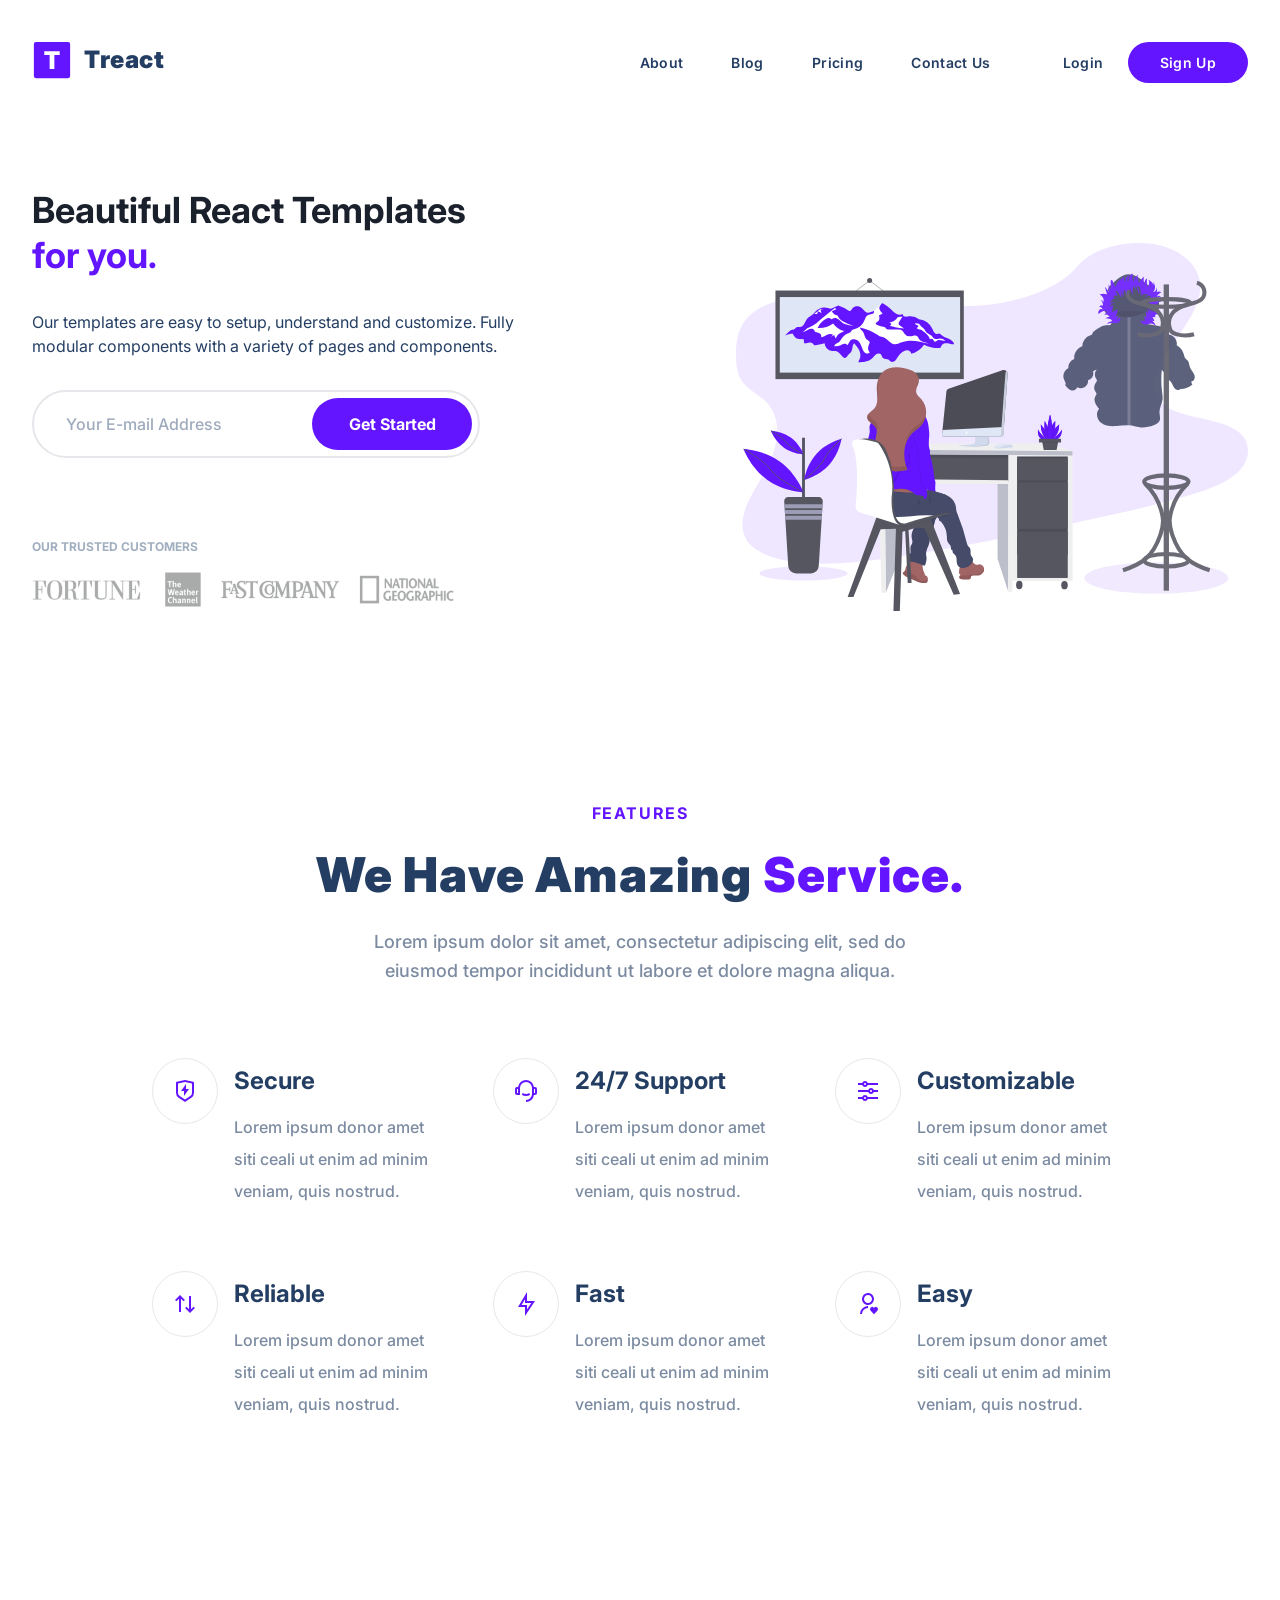
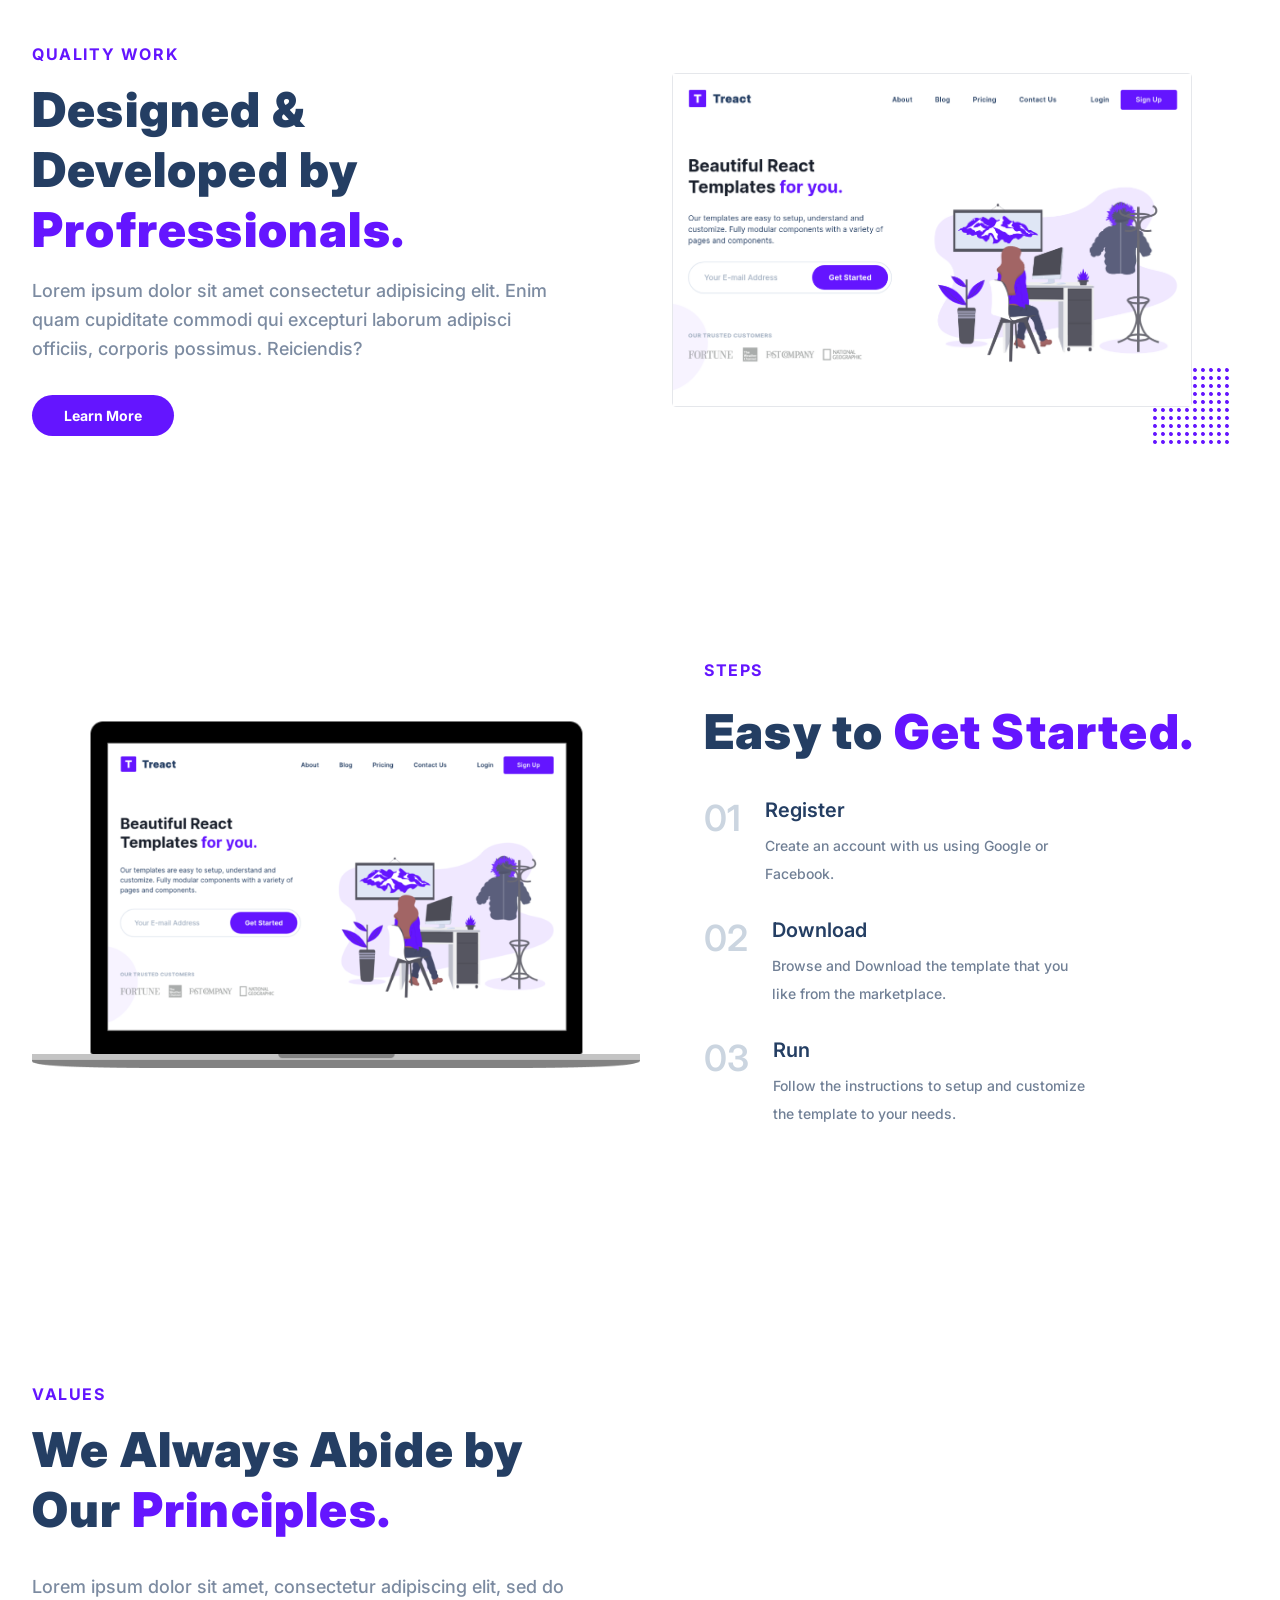
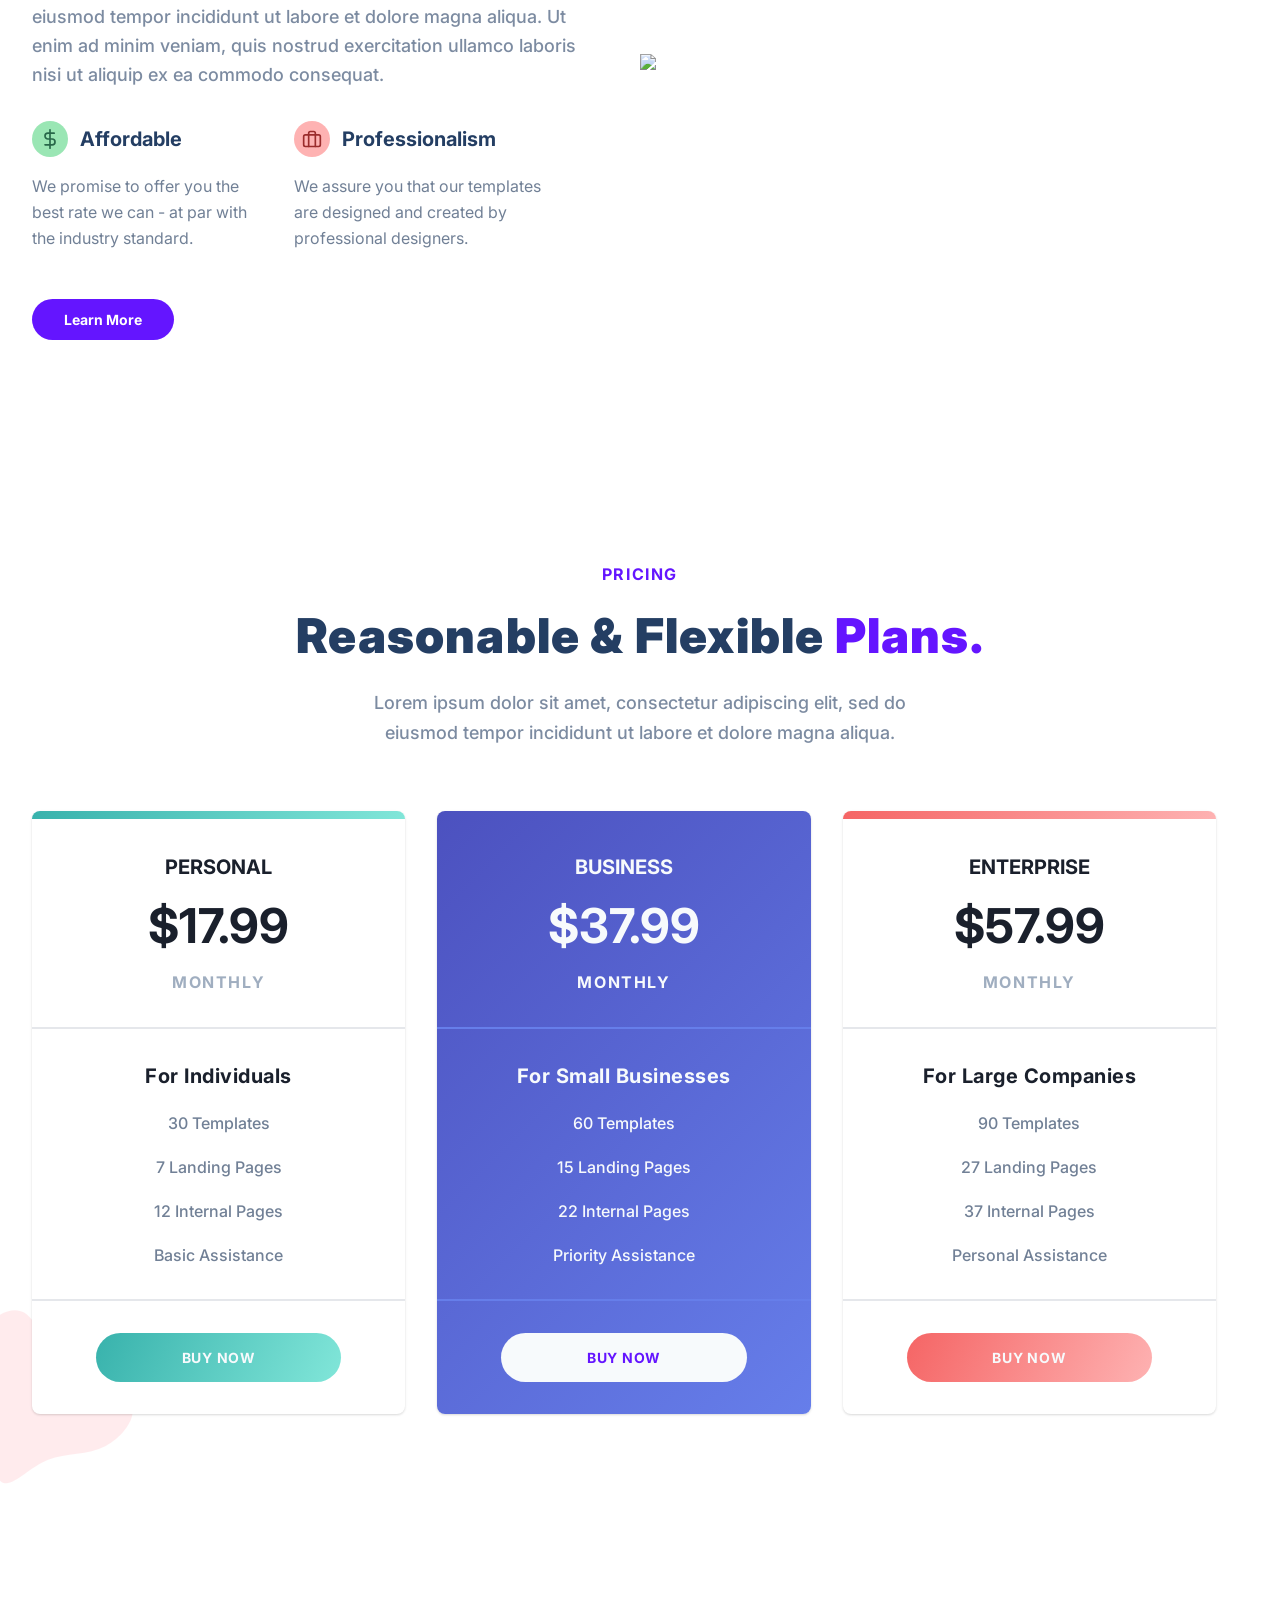
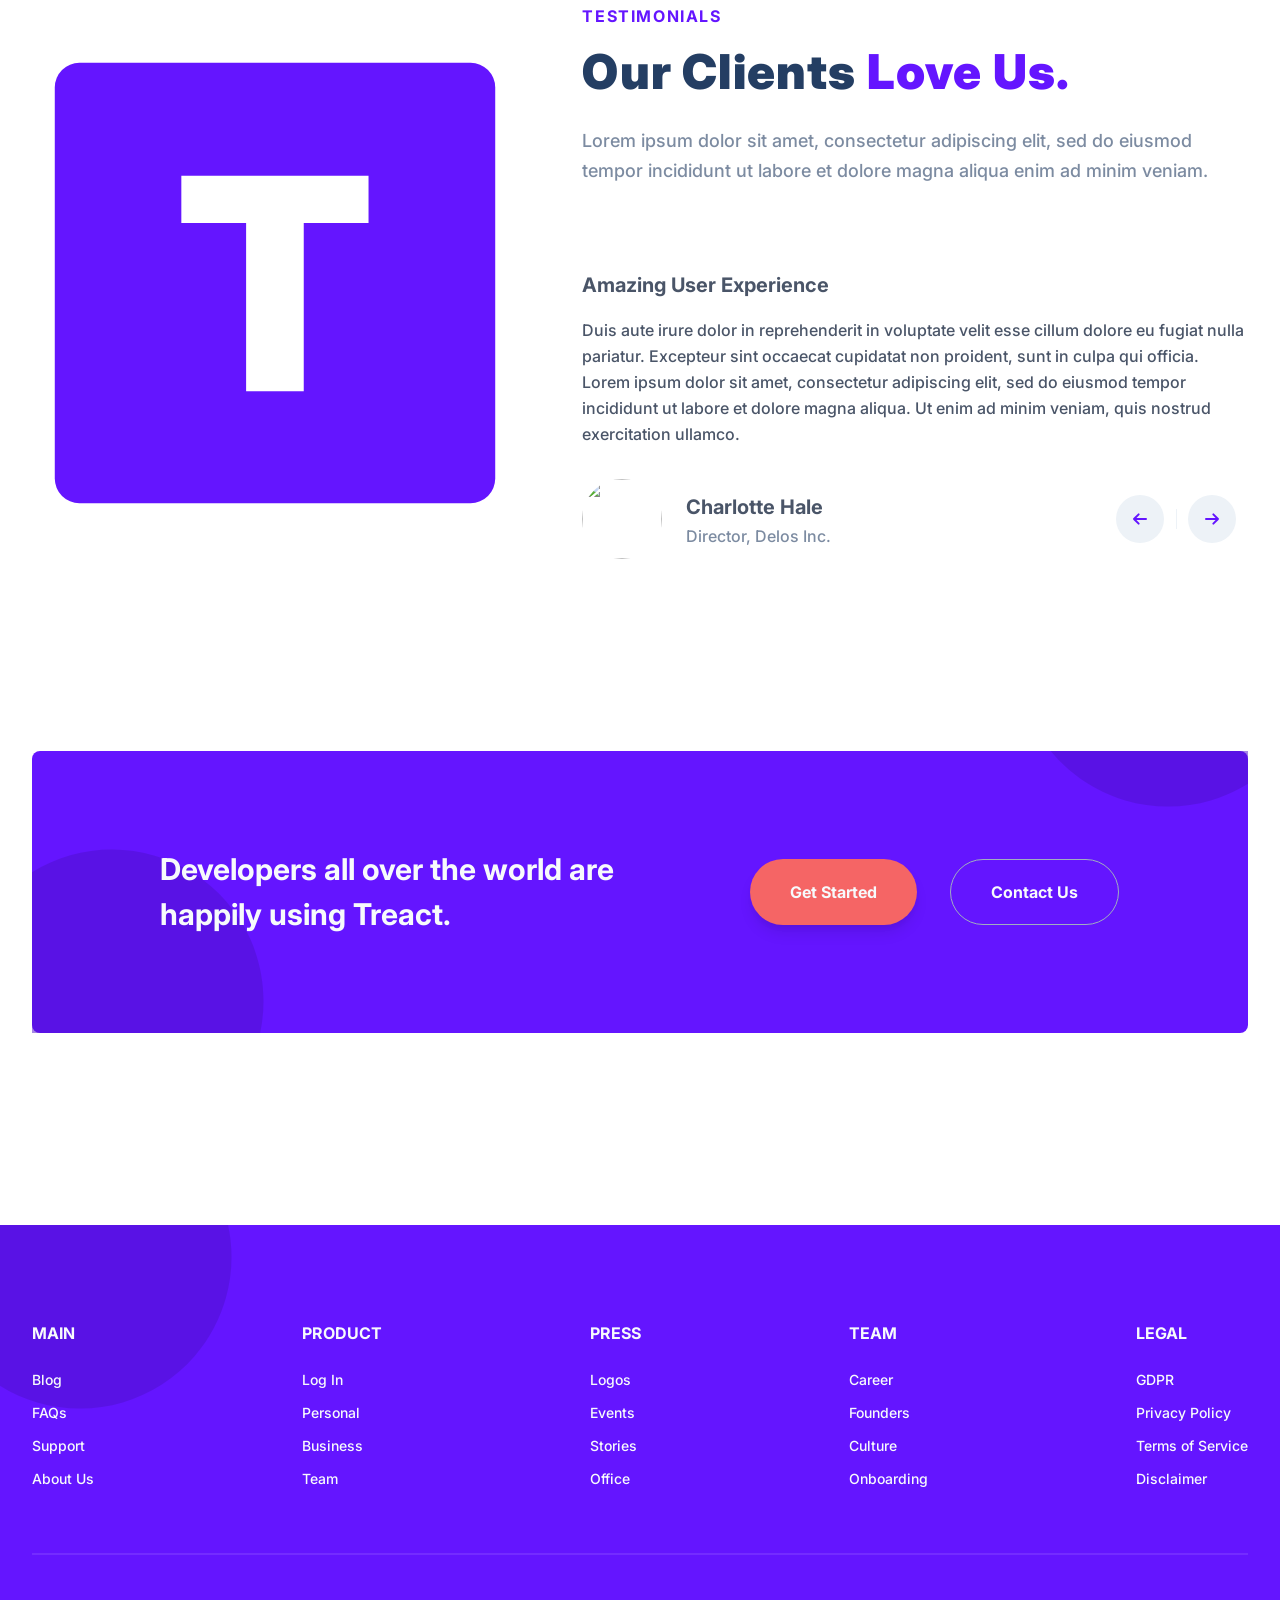
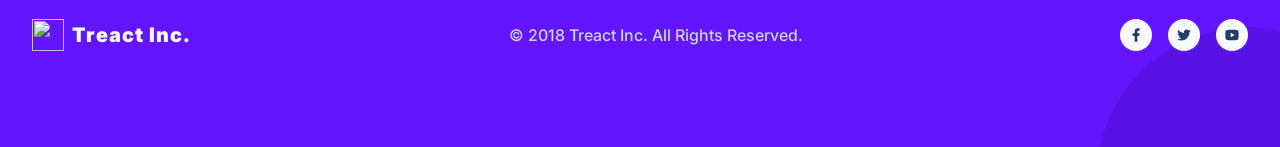
==== commit 373ef275: "Updating" ====
--- a/index.html
+++ b/index.html
@@ -206,7 +206,7 @@
                 <div class="feature__row">
                   <figure class="feature__img--wrapper">
                     <img
-                      src="./assets/fast-icon.dbb971a73d4805d2fc3bcdacdb55beba.svg"
+                      src="./assets/fast-icon.dbb971a73d4805d2fc3bcdacdb55beba (2).svg"
                       class="feature__img"
                     />
                   </figure>
@@ -223,7 +223,7 @@
                 <div class="feature__row">
                   <figure class="feature__img--wrapper">
                     <img
-                      src="./assets/simple-icon.673b7e1750b2a4ef32907fc164828d00.svg"
+                      src="./assets/simple-icon.673b7e1750b2a4ef32907fc164828d00 (2).svg"
                       class="feature__img"
                     />
                   </figure>
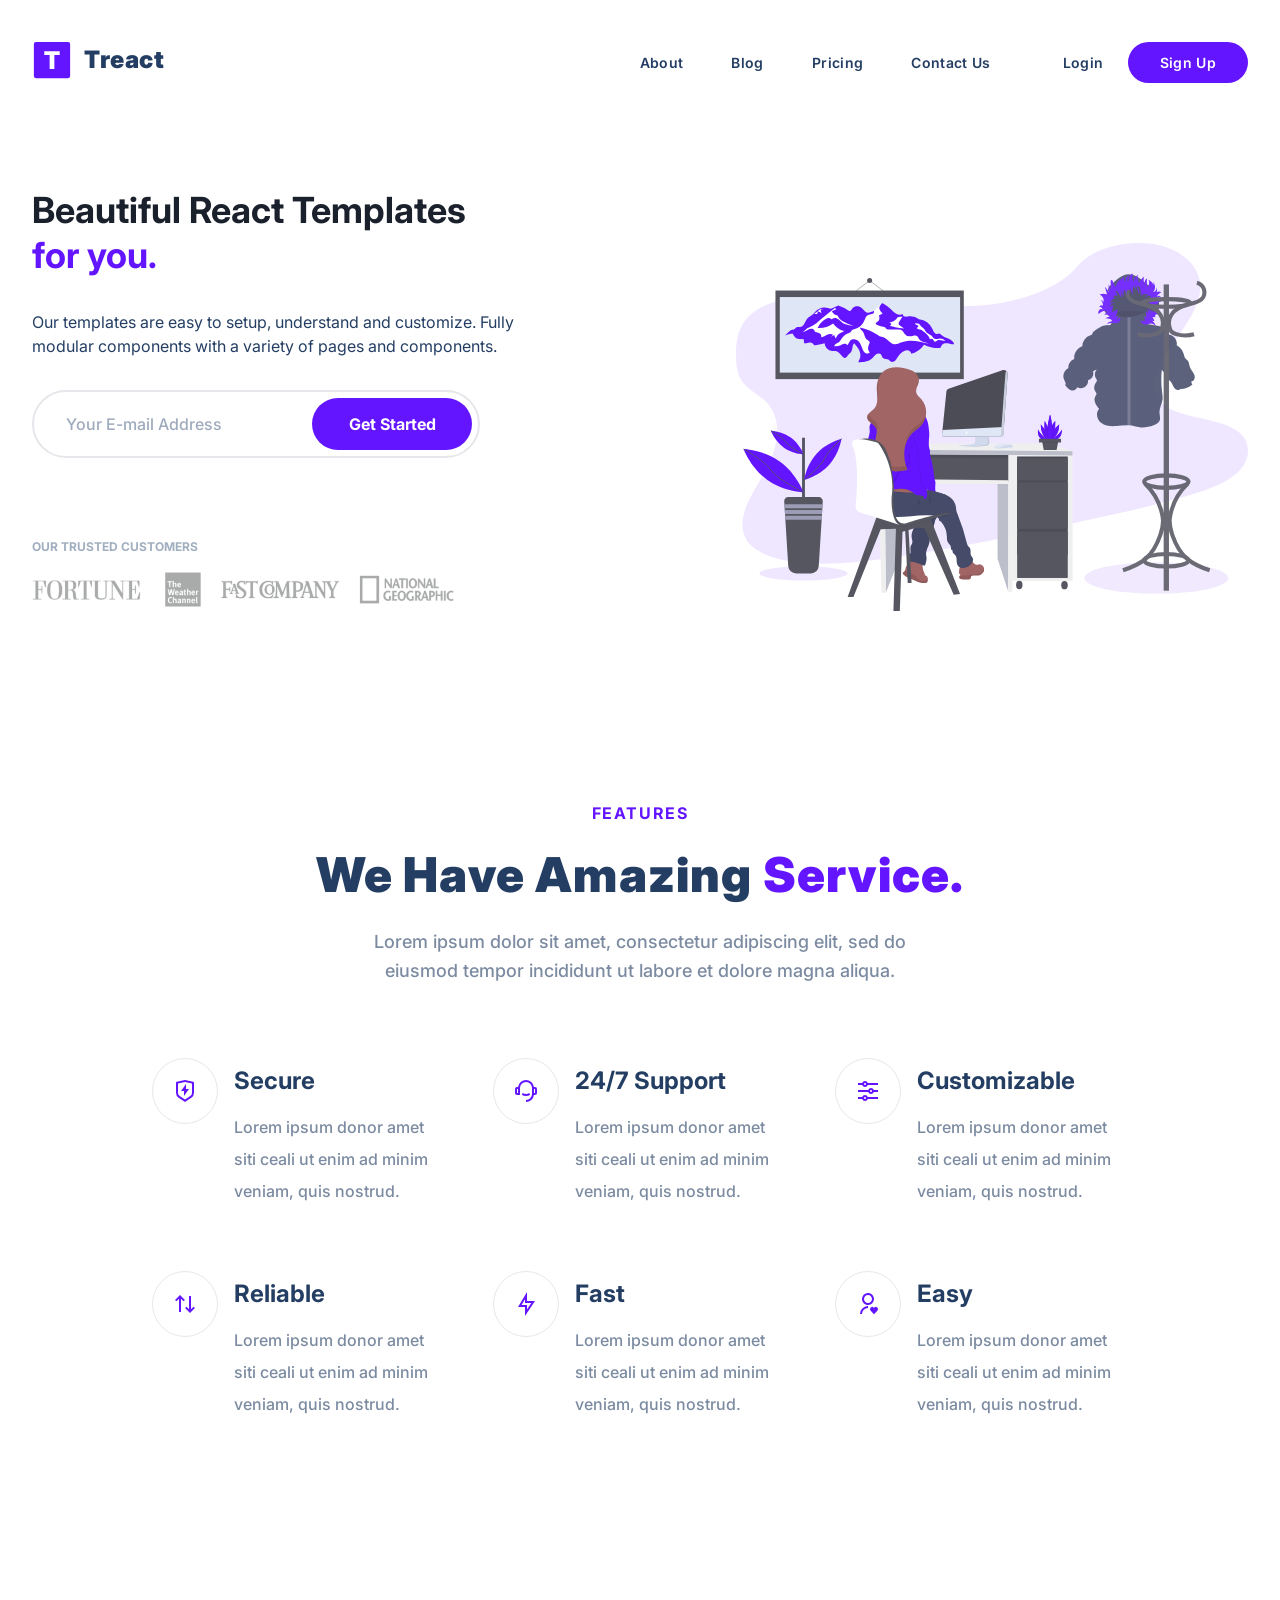
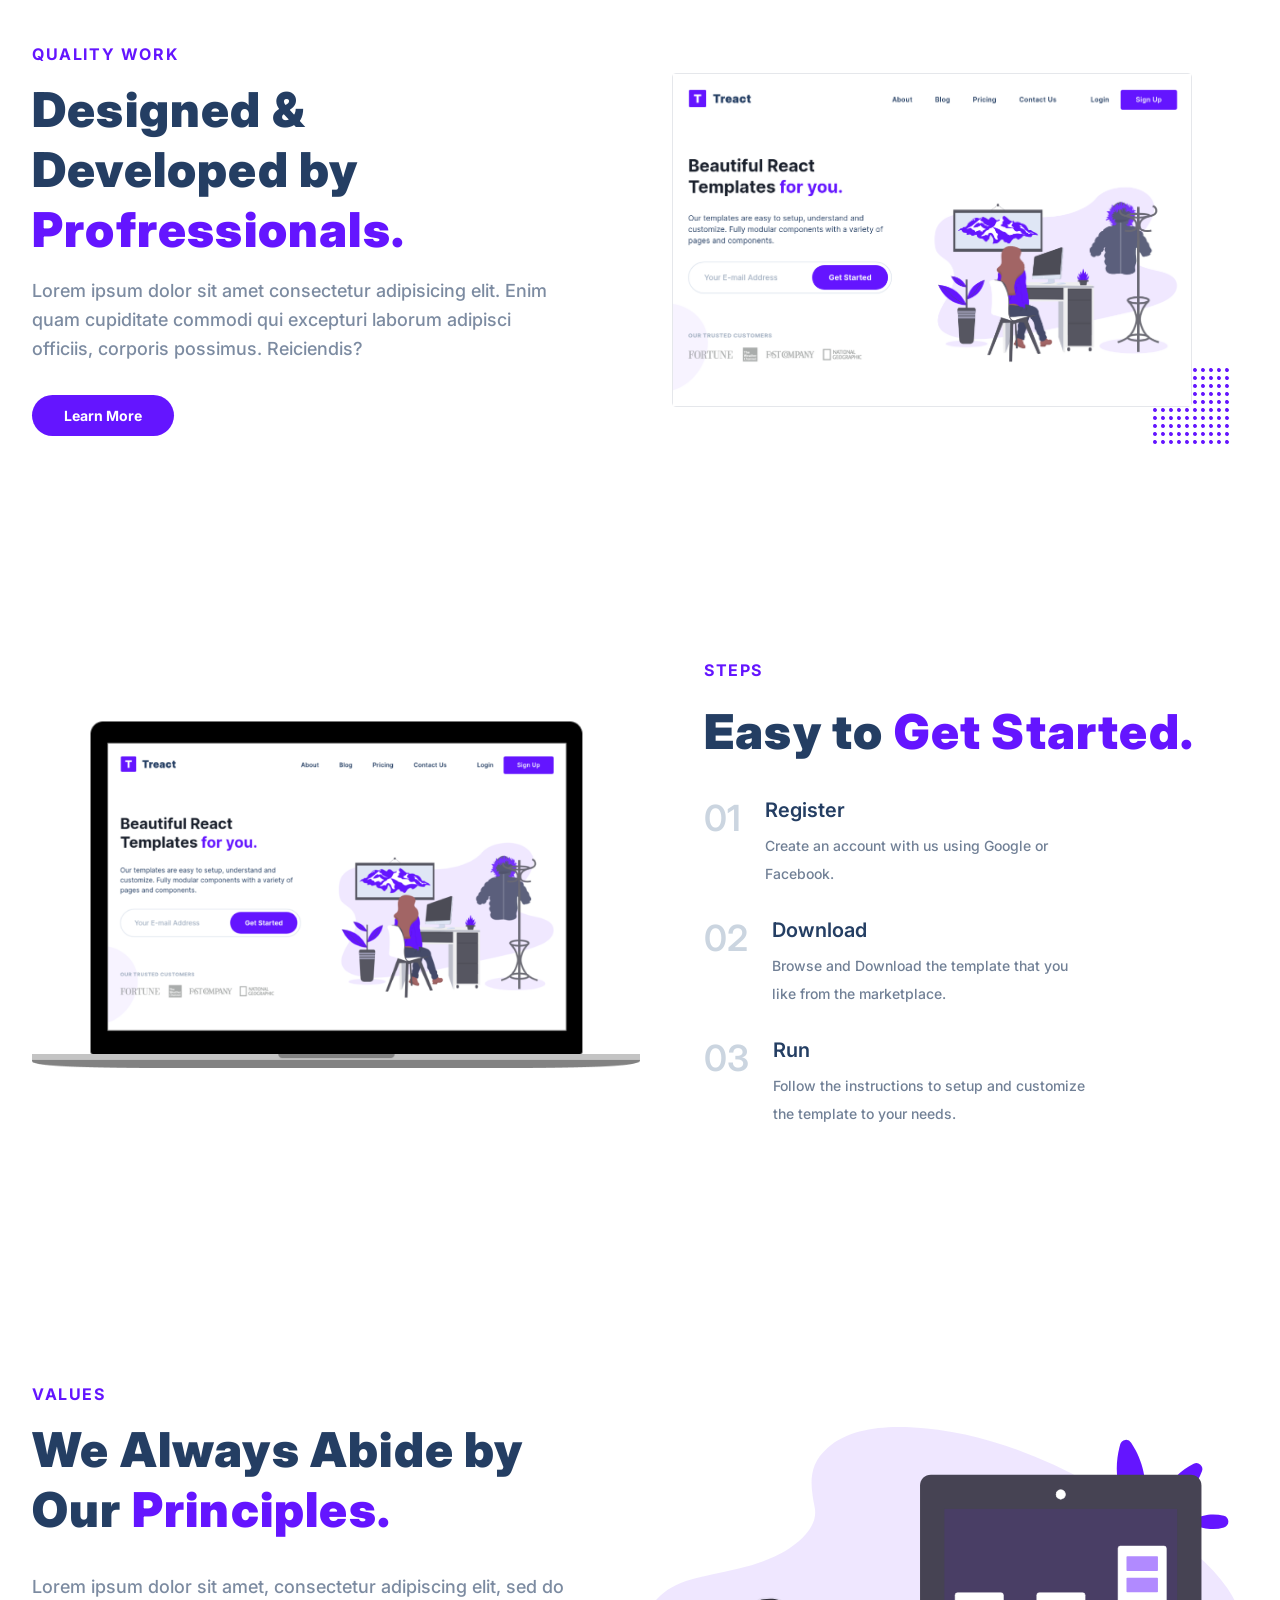
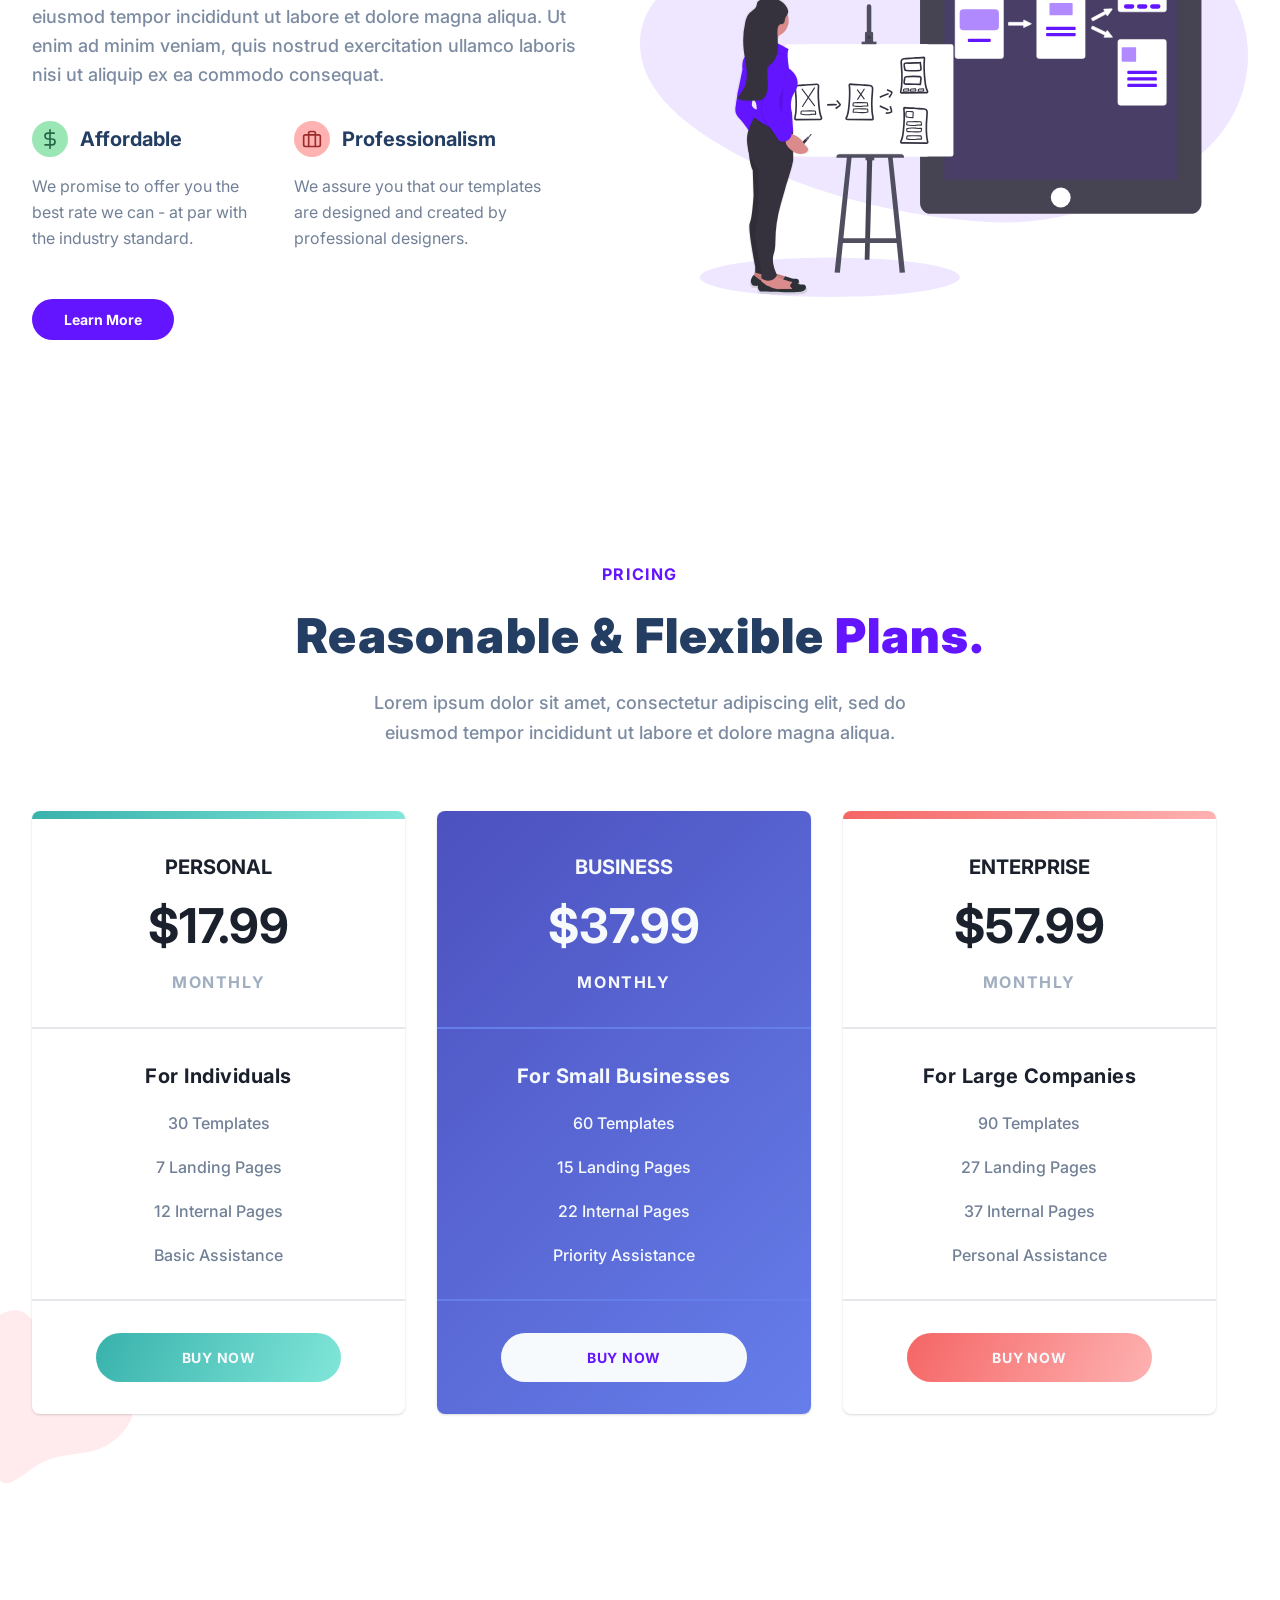
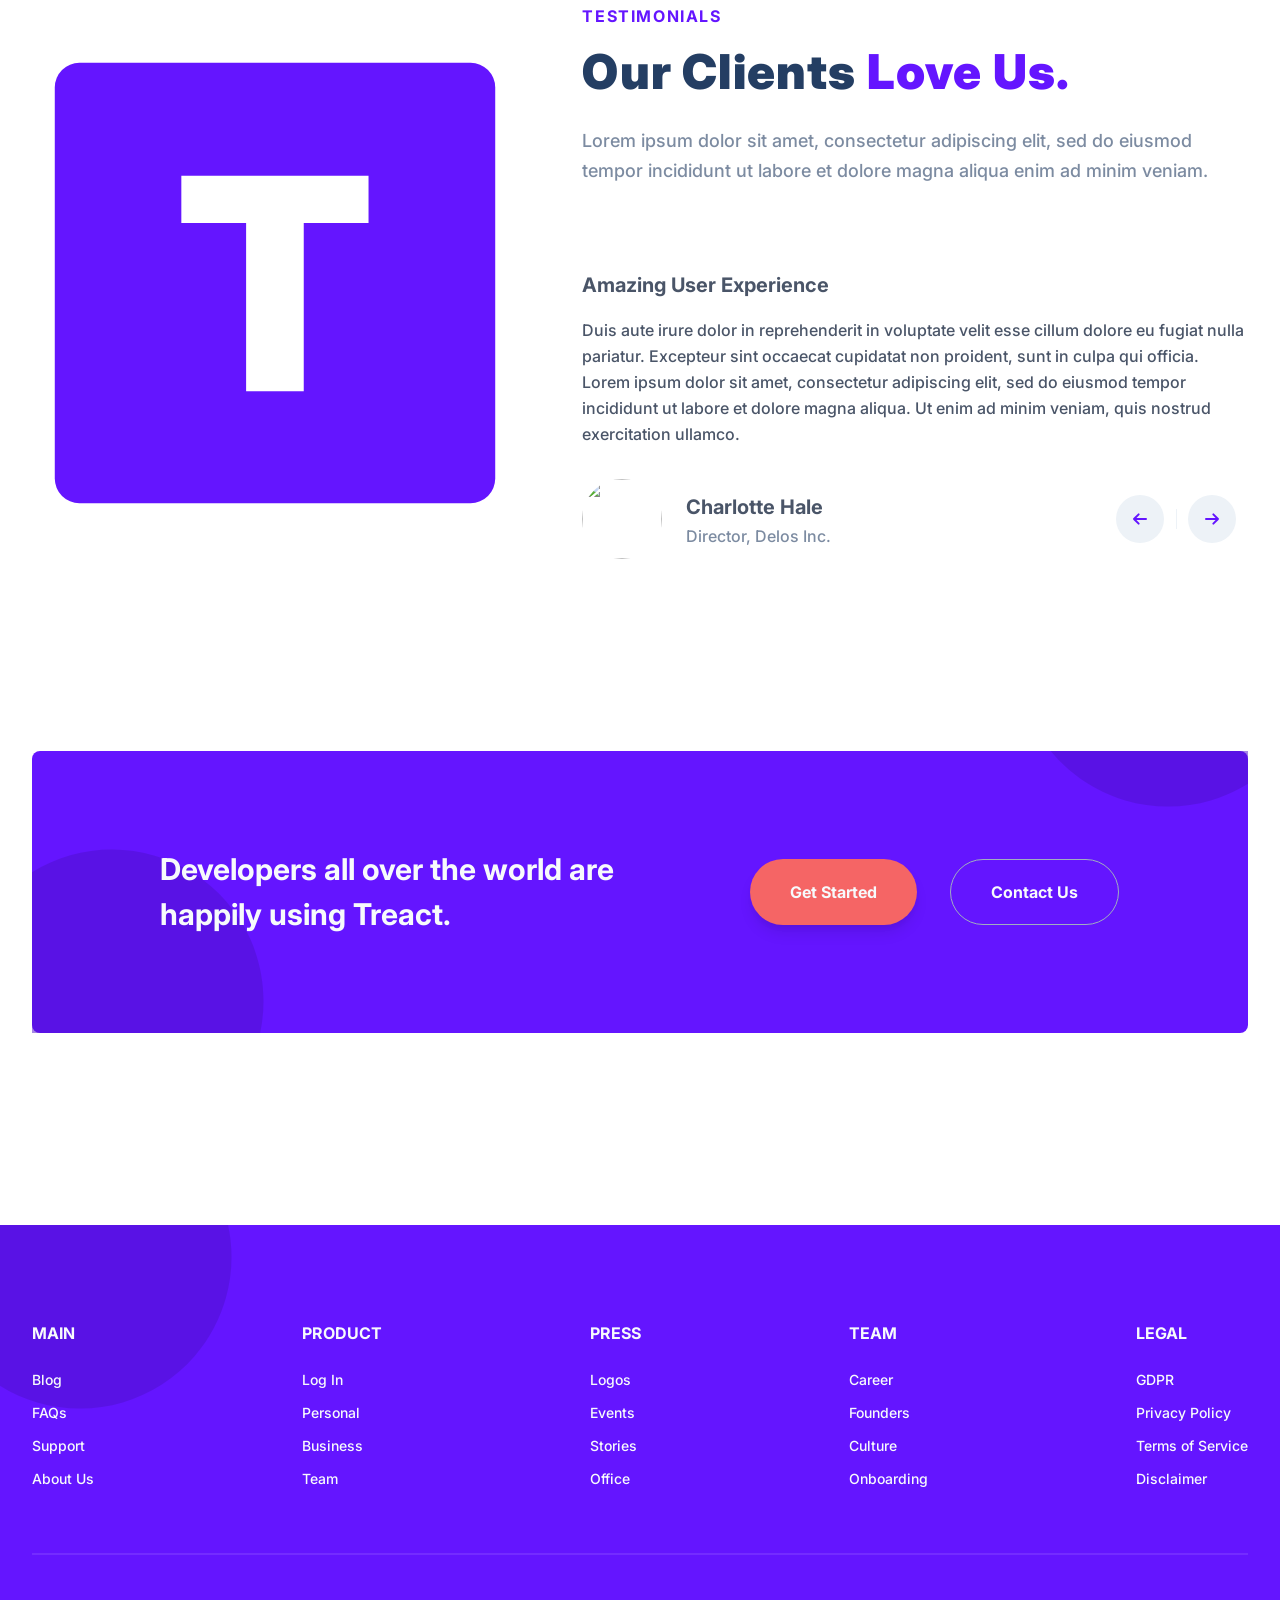
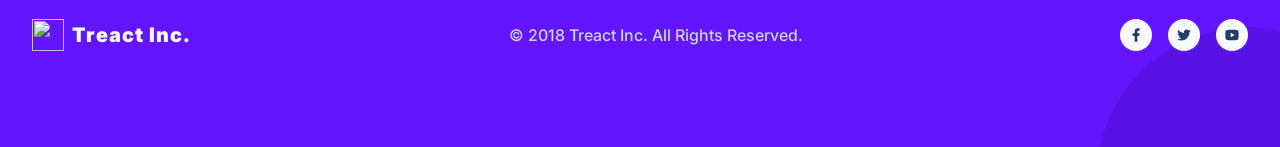
==== commit 37b57bc8: "Updating" ====
--- a/index.html
+++ b/index.html
@@ -429,7 +429,7 @@
             </div>
             <img
               class="values__img"
-              src="./assets/prototype-illustration.21bc4b3f612a2f257c3d361067582485.svg"
+              src="./assets/prototype-illustration.21bc4b3f612a2f257c3d361067582485 (2).svg"
             />
           </div>
         </div>
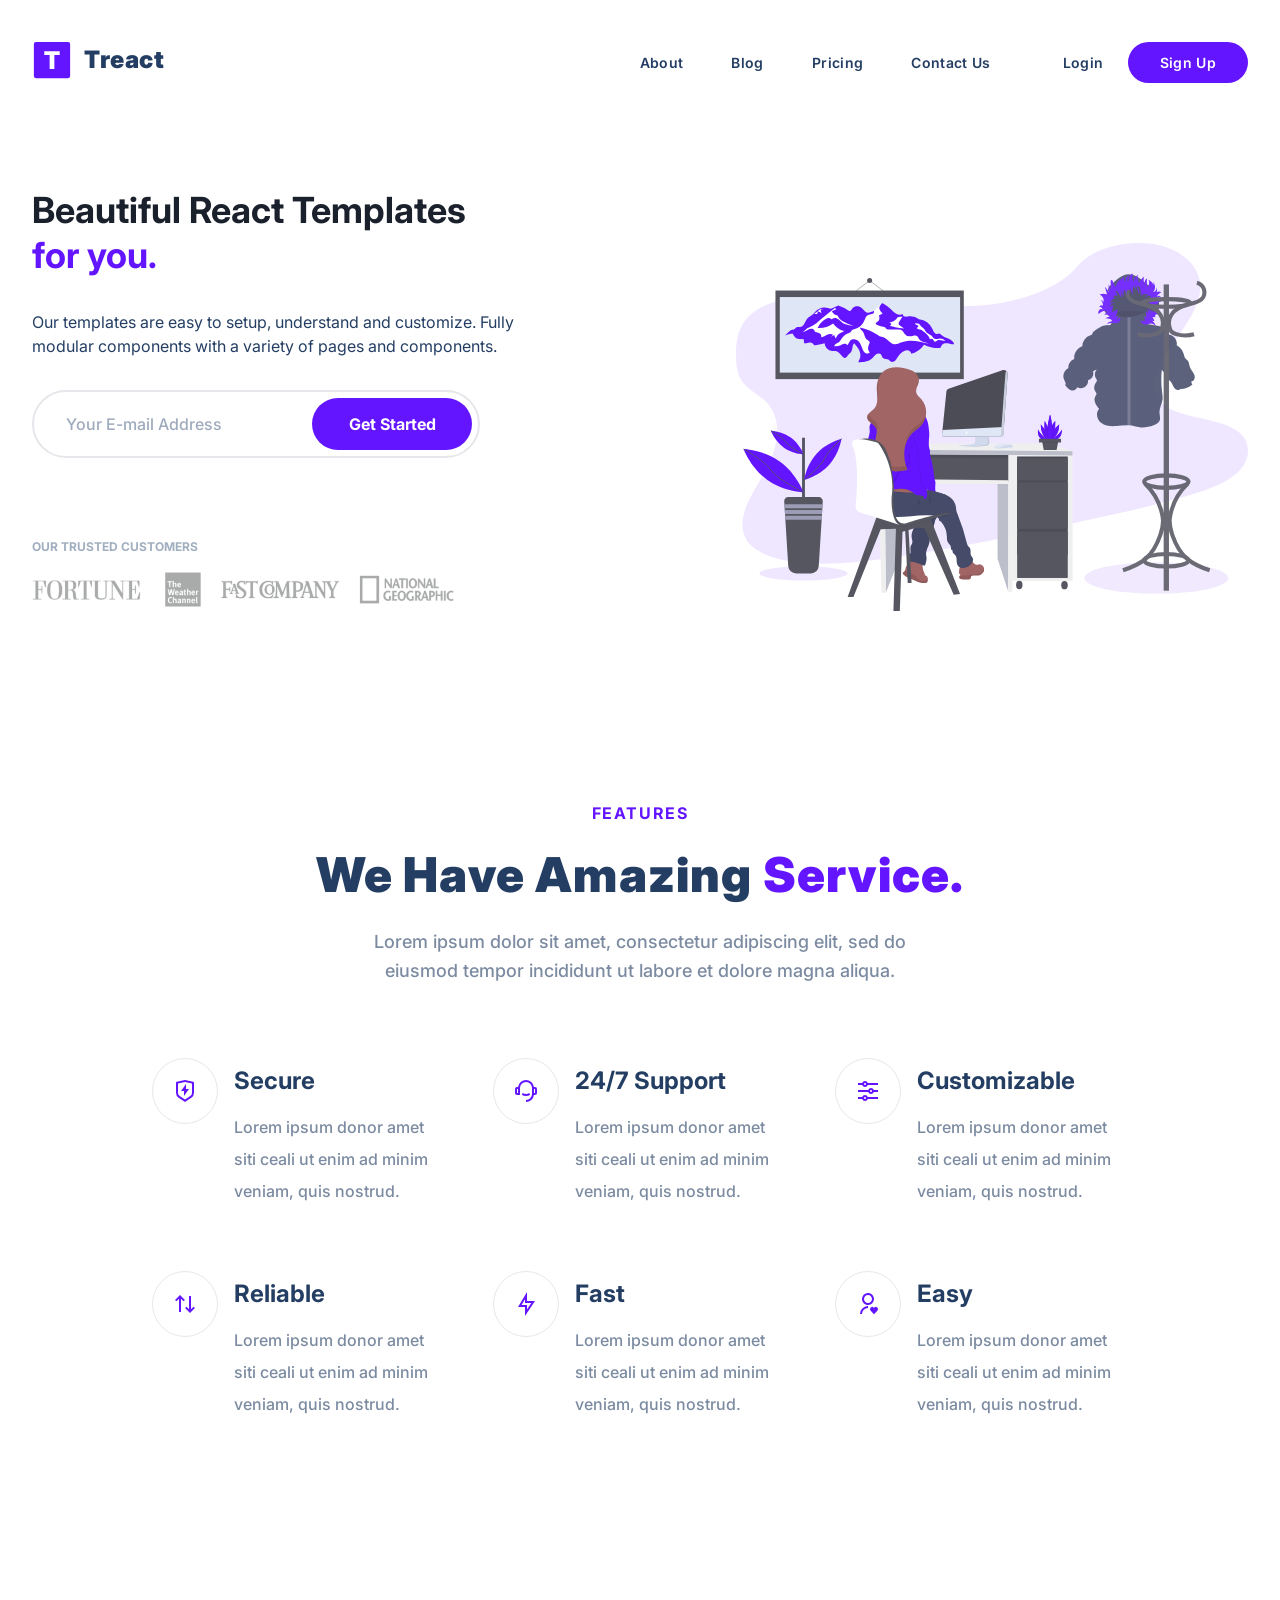
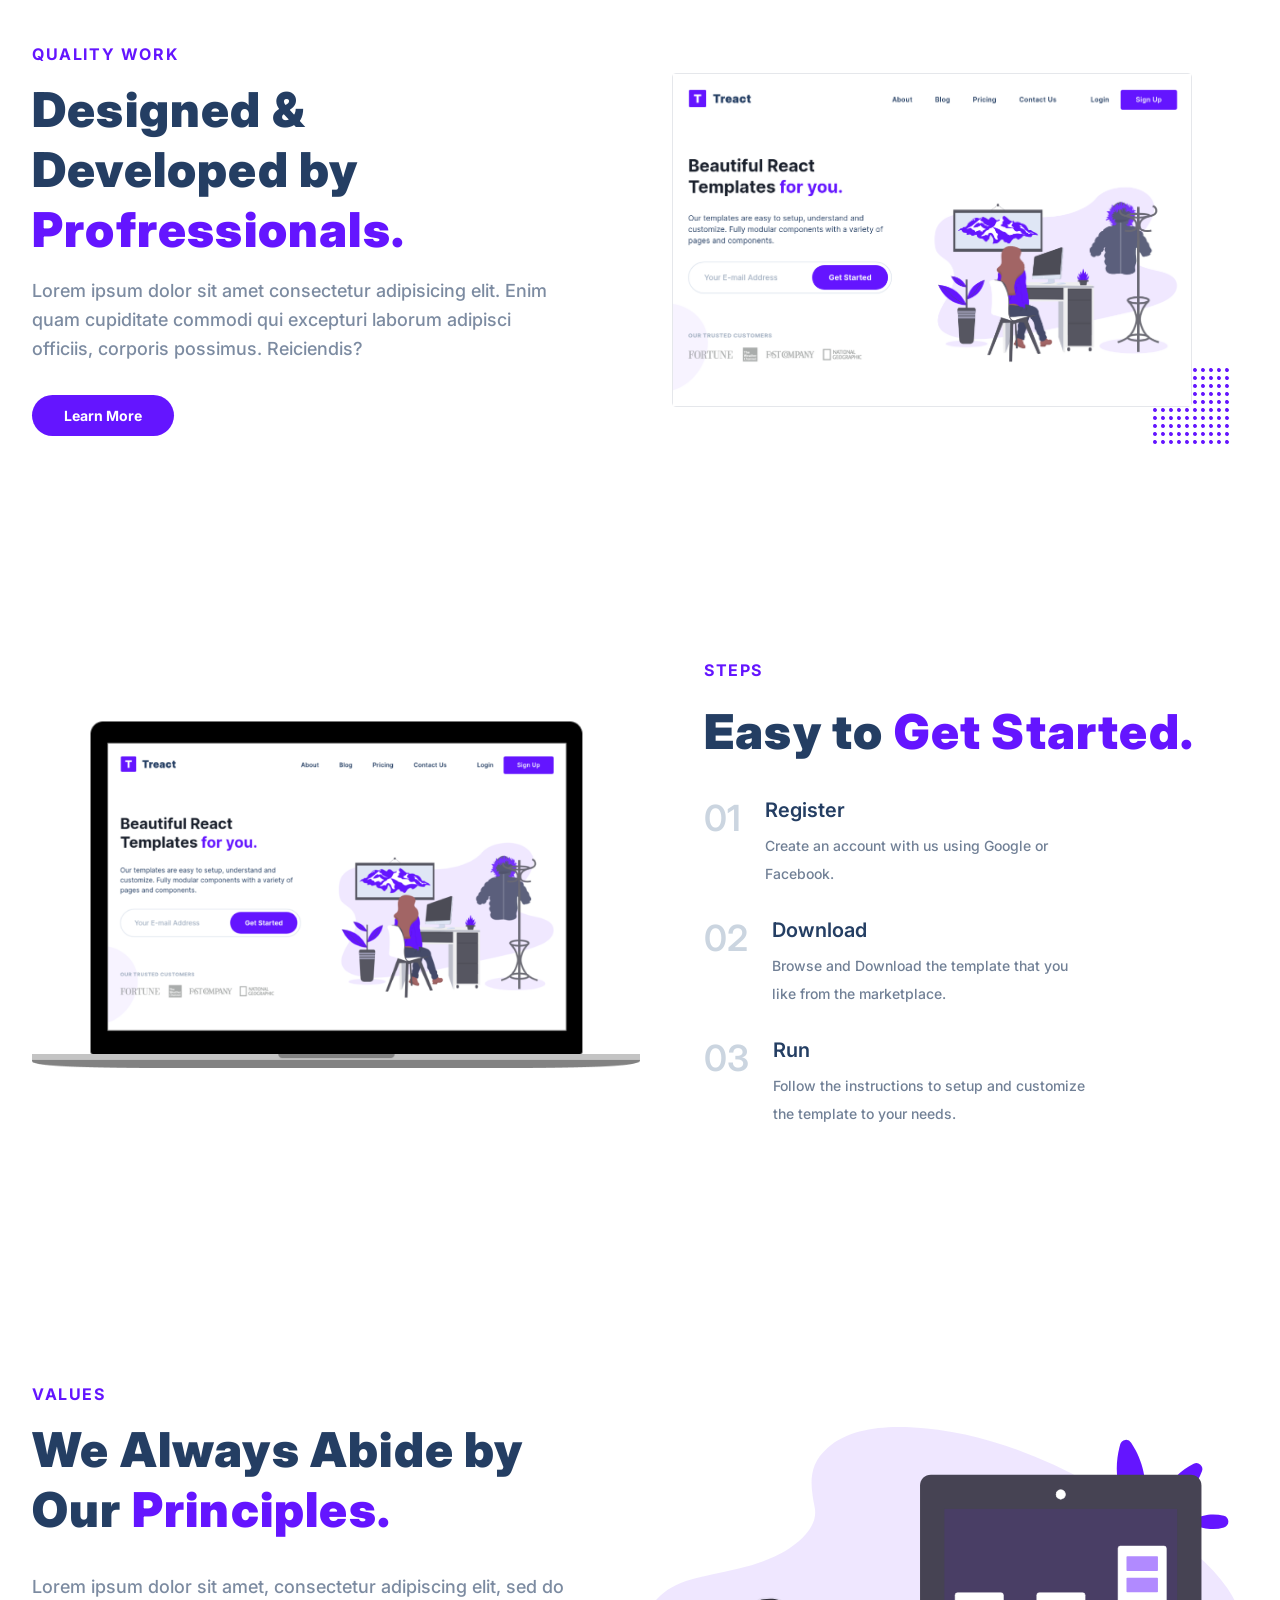
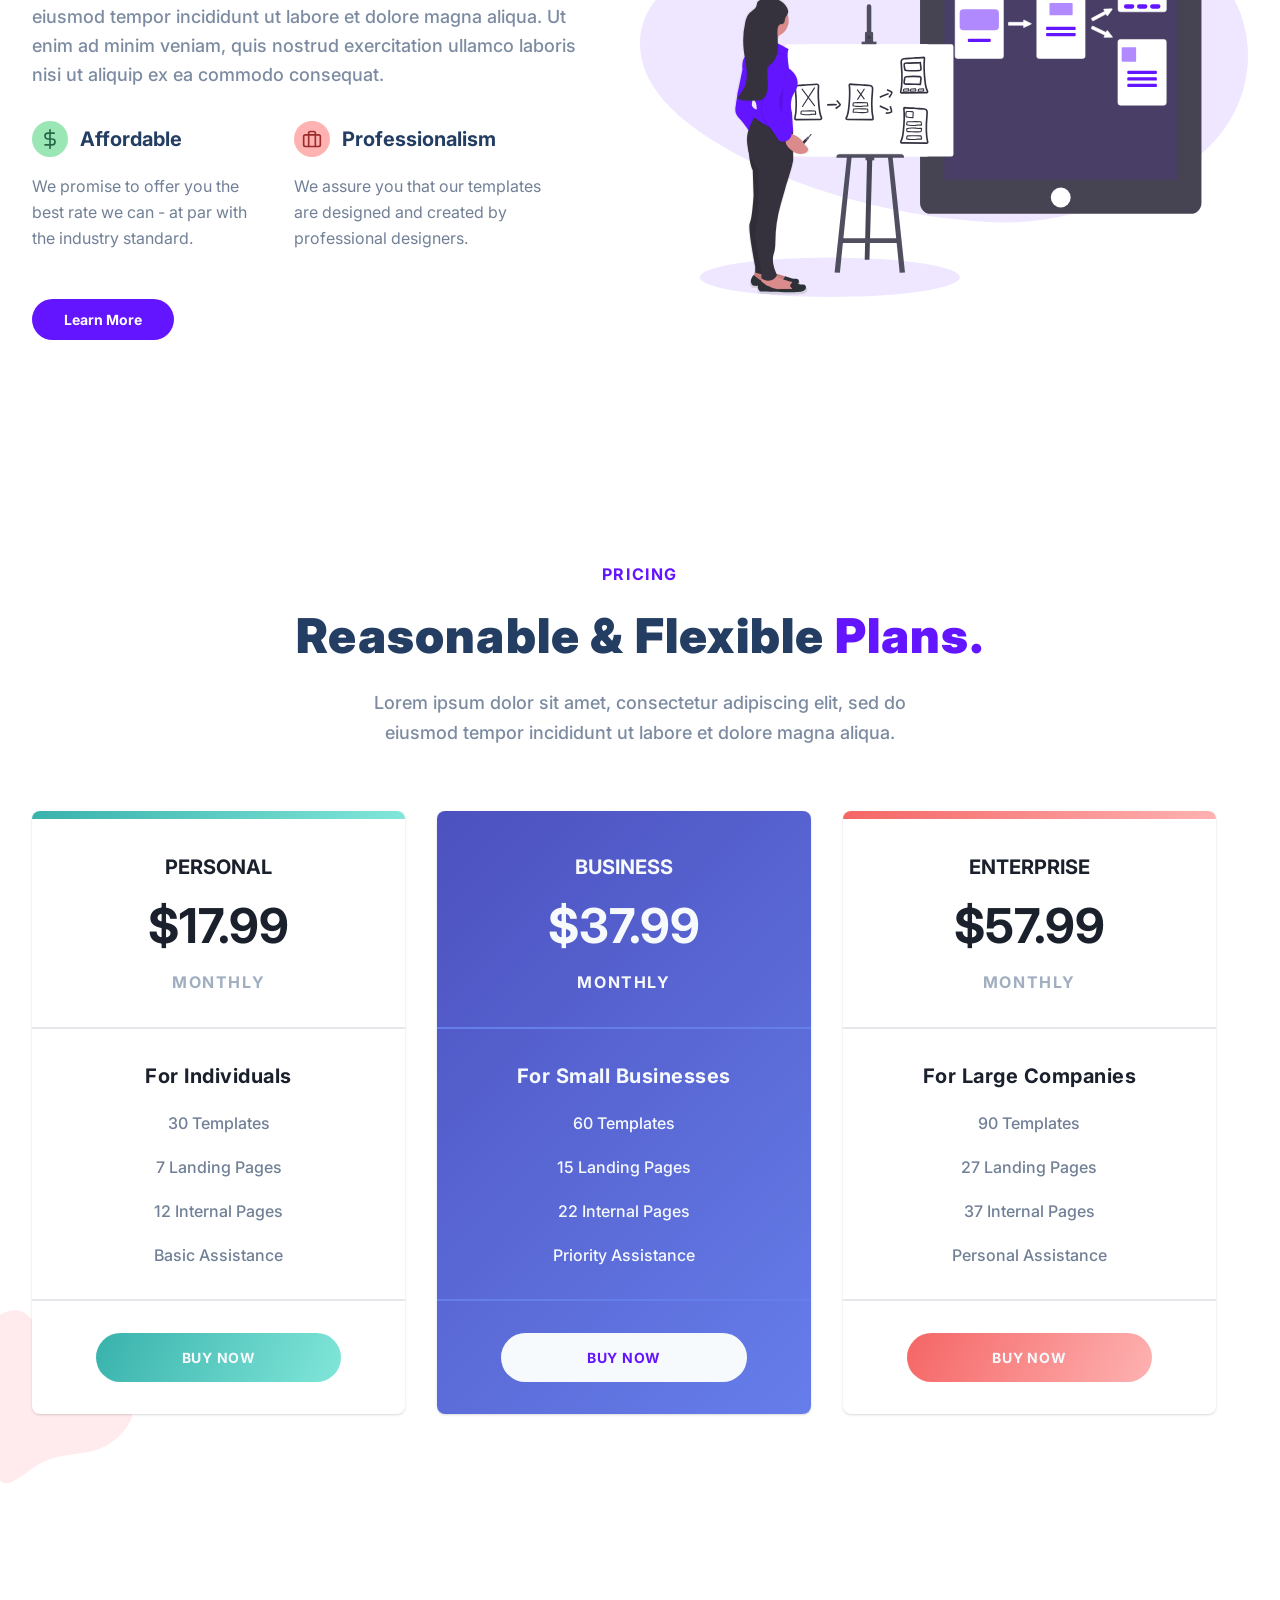
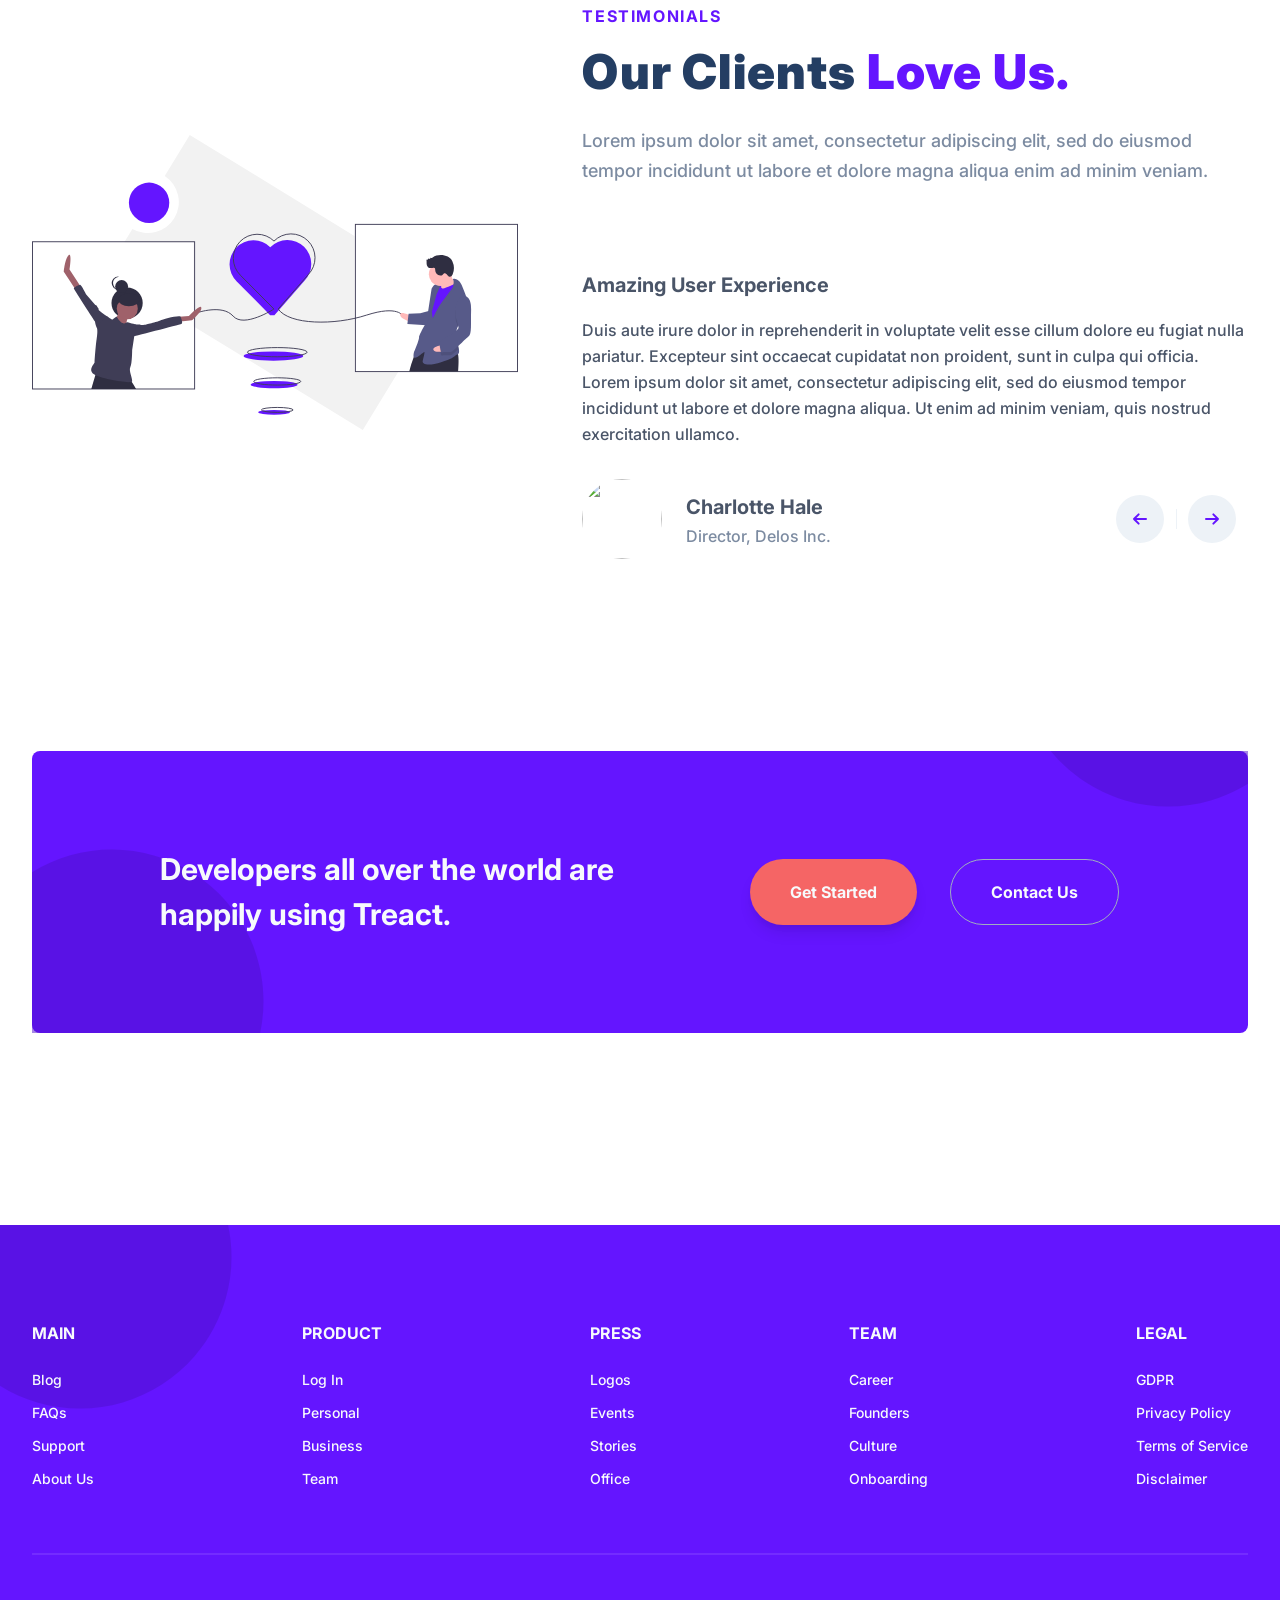
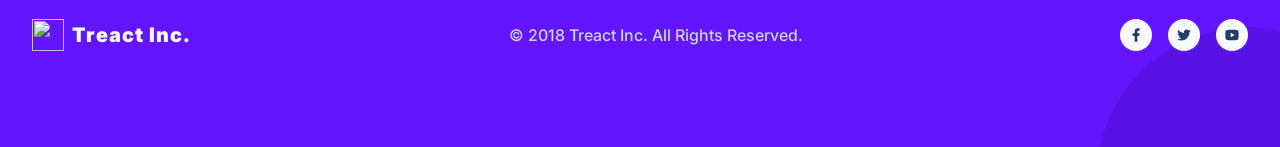
==== commit 964311fe: "Updating" ====
--- a/index.html
+++ b/index.html
@@ -522,7 +522,7 @@
         <div class="container">
           <div class="row">
             <img
-              src="./assets/love-illustration.c759090fa833369ad6ffb6eb19cacb3e.svg"
+              src="./assets/love-illustration.c759090fa833369ad6ffb6eb19cacb3e (2).svg"
               alt=""
               class="testimonials__img"
             />
